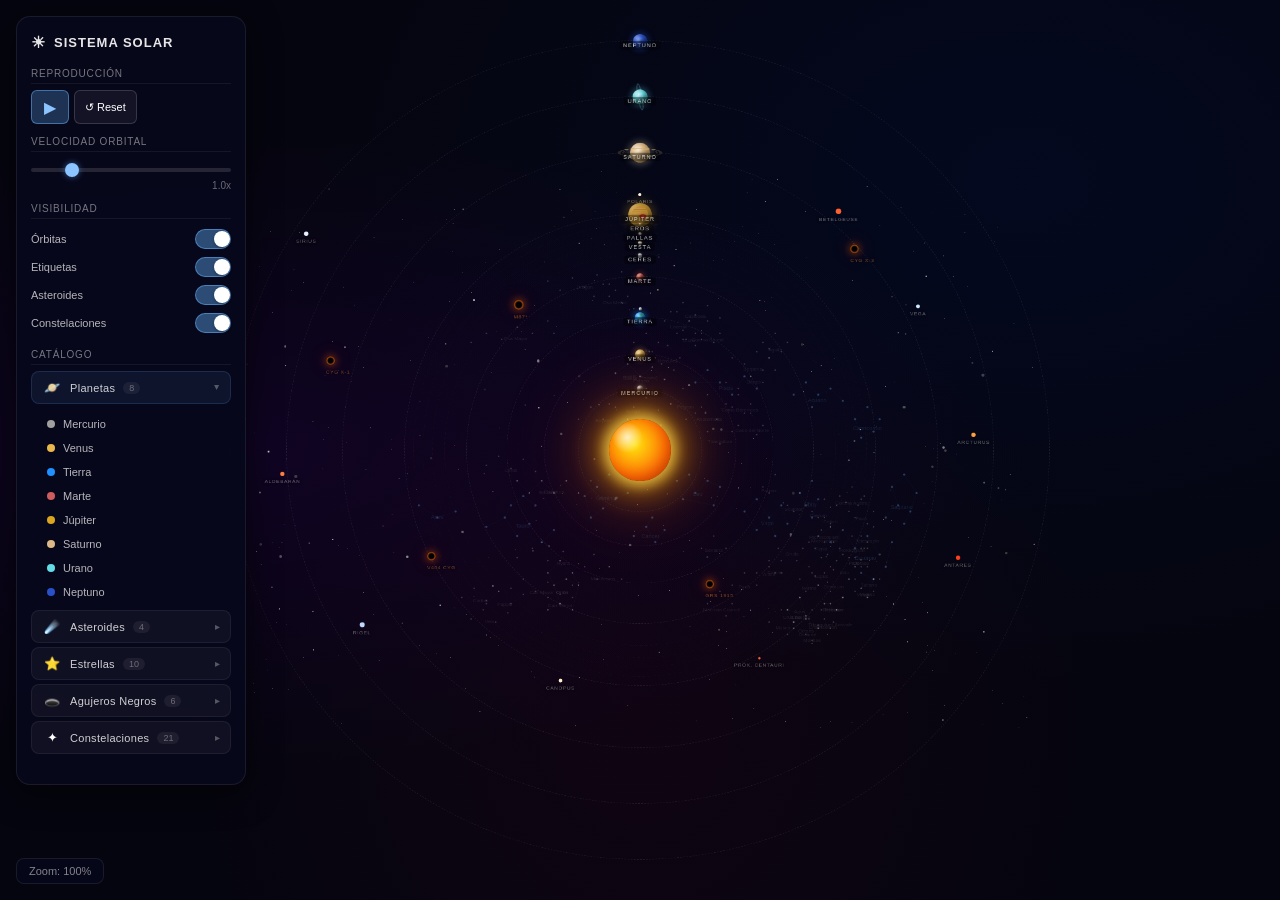
==== solar_system.html @ 1b29a34b "Cerrar menú al tocar el fondo del sistema solar en móvil" ====
<!DOCTYPE html>
<html lang="es">
<head>
<meta charset="UTF-8">
<meta name="viewport" content="width=device-width, initial-scale=1.0, maximum-scale=1.0, user-scalable=no">
<meta name="apple-mobile-web-app-capable" content="yes">
<meta name="apple-mobile-web-app-status-bar-style" content="black-translucent">
<meta name="theme-color" content="#05050f">
<link rel="manifest" href="manifest.json">
<link rel="icon" type="image/svg+xml" href="icon-192.svg">
<link rel="apple-touch-icon" href="icon-192.svg">
<title>Sistema Solar - Simulación Interactiva</title>
<style>
*{margin:0;padding:0;box-sizing:border-box;}
:root{--speed:1;--vh:1vh;}
html,body{width:100%;height:100%;background:#000;color:#fff;font-family:'Segoe UI',Tahoma,sans-serif;overflow:hidden;user-select:none;-webkit-user-select:none;-webkit-tap-highlight-color:transparent;}

/* ========== FONDO ========== */
#solar-system{
  position:relative;width:100vw;height:100vh;
  background:
    radial-gradient(ellipse at 20% 50%, rgba(40,0,80,0.3) 0%, transparent 50%),
    radial-gradient(ellipse at 80% 20%, rgba(0,20,80,0.25) 0%, transparent 50%),
    radial-gradient(ellipse at 50% 80%, rgba(80,0,40,0.15) 0%, transparent 50%),
    #05050f;
  overflow:hidden;
  transform-origin:center center;-webkit-transform-origin:center center;
  will-change:transform;-webkit-backface-visibility:hidden;backface-visibility:hidden;
  touch-action:none;
}
#solar-system .system-content{
  position:absolute;inset:0;
  transform-origin:center center;-webkit-transform-origin:center center;
  will-change:transform;
}

/* ========== ESTRELLAS ========== */
.star-container{position:absolute;width:100%;height:100%;overflow:hidden;z-index:0;}
.star{position:absolute;border-radius:50%;background:#fff;}
.star.twinkle{animation:twinkle linear infinite;}
@keyframes twinkle{0%,100%{opacity:0.3;}50%{opacity:1;}}

/* ========== CONSTELACIONES ========== */
#constellation-canvas{
  position:absolute;inset:0;width:100%;height:100%;z-index:2;
  pointer-events:none;
}
#constellation-canvas.hidden{display:none;}

/* ========== SOL 3D ========== */
.sun{
  position:absolute;width:100px;height:100px;border-radius:50%;z-index:10;
  left:calc(50% - 50px);top:calc(50% - 50px);
  background:
    radial-gradient(circle at 30% 30%, rgba(255,255,255,0.9) 0%, transparent 25%),
    radial-gradient(circle at 40% 40%, #fff700 0%, #ffaa00 30%, #ff6600 60%, #cc3300 85%, #801a00 100%);
  box-shadow:
    0 0 20px 8px rgba(255,220,80,0.7),
    0 0 50px 15px rgba(255,180,0,0.5),
    0 0 90px 30px rgba(255,120,0,0.3),
    0 0 140px 50px rgba(255,80,0,0.15),
    inset -8px -8px 20px rgba(180,50,0,0.4);
  animation:sun-pulse 4s ease-in-out infinite;
  contain:layout style paint;
}
.sun::before{
  content:'';position:absolute;inset:-20px;border-radius:50%;z-index:-1;
  background:radial-gradient(circle,rgba(255,200,50,0.25) 0%,transparent 65%);
  animation:corona 3s ease-in-out infinite alternate;
}
.sun::after{
  content:'';position:absolute;inset:-50px;border-radius:50%;z-index:-2;
  background:radial-gradient(circle,rgba(255,150,0,0.08) 0%,transparent 55%);
}
@keyframes sun-pulse{
  0%,100%{transform:scale(1);}
  50%{transform:scale(1.04);}
}
@keyframes corona{
  0%{transform:scale(1);opacity:0.7;}
  100%{transform:scale(1.25);opacity:0.3;}
}

/* ========== ÓRBITAS ========== */
.orbit{
  position:absolute;border-radius:50%;z-index:1;
  left:calc(50% - var(--radius));top:calc(50% - var(--radius));
  width:calc(var(--radius)*2);height:calc(var(--radius)*2);
  border:1px dashed rgba(255,255,255,0.1);
  animation:spin calc(var(--period) / var(--speed)) linear infinite;
  transform-origin:center center;
  will-change:transform;
  -webkit-transform-origin:center center;
}
.orbit:hover{border-color:rgba(255,255,255,0.25);}
.orbit.paused{animation-play-state:paused;}
@keyframes spin{from{transform:rotate(0deg);}to{transform:rotate(360deg);}}

/* ========== BASE PLANETA 3D ========== */
.planet{
  position:absolute;border-radius:50%;z-index:5;cursor:pointer;
  left:50%;top:calc(-1 * var(--size)/2);
  transform:translateX(-50%);
  will-change:transform;
  contain:layout style;
}
/* Brillo hover sin filter costoso */
.planet:hover{box-shadow:0 0 14px 5px var(--glow);transform:translateX(-50%) scale(1.25);}
.planet.selected{box-shadow:0 0 18px 7px var(--glow);transform:translateX(-50%) scale(1.35);}

/* Etiquetas */
.planet-label{
  position:absolute;z-index:6;pointer-events:none;
  left:50%;transform:translateX(-50%);
  top:calc(var(--size)/2 + 10px);
  font-size:9px;letter-spacing:1.5px;text-transform:uppercase;
  color:rgba(255,255,255,0.75);text-shadow:0 0 6px rgba(0,0,0,0.9);
  white-space:nowrap;
  padding:2px 6px;border-radius:4px;
  background:rgba(0,0,0,0.35);
}
.planet-label.hidden{display:none;}

/* ========== PLANETAS 3D - Iluminación desde el Sol (arriba-izquierda) ========== */

/* --- MERCURIO --- */
.mercury{
  --size:10px;--glow:rgba(180,180,180,0.6);
  width:10px;height:10px;
  background:
    radial-gradient(circle at 25% 25%, rgba(255,255,255,0.35) 0%, transparent 40%),
    radial-gradient(circle at 75% 75%, rgba(0,0,0,0.5) 0%, transparent 55%),
    radial-gradient(circle at 40% 35%, #c8c8c8, #909090 45%, #606060 80%, #3a3a3a);
  box-shadow:
    0 0 6px 2px rgba(180,180,180,0.25),
    inset -2px -2px 4px rgba(0,0,0,0.5),
    inset 1px 1px 2px rgba(255,255,255,0.15);
}

/* --- VENUS --- */
.venus{
  --size:16px;--glow:rgba(230,180,80,0.6);
  width:16px;height:16px;
  background:
    radial-gradient(circle at 25% 25%, rgba(255,255,255,0.3) 0%, transparent 35%),
    radial-gradient(circle at 75% 75%, rgba(0,0,0,0.45) 0%, transparent 50%),
    radial-gradient(circle at 40% 35%, #f0d890, #e0b050 40%, #c49232 75%, #8a6420);
  box-shadow:
    0 0 8px 3px rgba(230,180,80,0.25),
    inset -3px -3px 6px rgba(0,0,0,0.4),
    inset 1px 1px 3px rgba(255,255,255,0.2);
}

/* --- TIERRA --- */
.earth{
  --size:17px;--glow:rgba(30,144,255,0.6);
  width:17px;height:17px;
  background:
    radial-gradient(circle at 25% 25%, rgba(255,255,255,0.3) 0%, transparent 30%),
    radial-gradient(circle at 65% 20%, rgba(45,143,62,0.9) 0%, transparent 28%),
    radial-gradient(circle at 35% 65%, rgba(45,143,62,0.8) 0%, transparent 22%),
    radial-gradient(circle at 80% 55%, rgba(26,107,42,0.7) 0%, transparent 18%),
    radial-gradient(circle at 50% 40%, rgba(255,255,255,0.15) 0%, transparent 50%),
    radial-gradient(circle at 75% 75%, rgba(0,0,30,0.45) 0%, transparent 50%),
    radial-gradient(circle at 40% 35%, #5cc8ff, #1e90ff 40%, #0066cc 75%, #003366);
  box-shadow:
    0 0 10px 3px rgba(30,144,255,0.35),
    inset -3px -3px 6px rgba(0,0,0,0.4),
    inset 1px 1px 3px rgba(255,255,255,0.2);
}
/* Luna */
.earth .moon-orbit{
  position:absolute;width:30px;height:30px;
  left:calc(50% - 15px);top:calc(50% - 15px);
  animation:spin calc(2.5s / var(--speed)) linear infinite;
}
.earth .moon{
  position:absolute;width:5px;height:5px;border-radius:50%;
  background:
    radial-gradient(circle at 25% 25%, rgba(255,255,255,0.4) 0%, transparent 40%),
    radial-gradient(circle at 70% 70%, rgba(0,0,0,0.4) 0%, transparent 50%),
    radial-gradient(circle at 35% 35%, #e8e8e8, #b0b0b0 60%, #808080);
  left:50%;top:-2px;transform:translateX(-50%);
}

/* --- MARTE --- */
.mars{
  --size:12px;--glow:rgba(200,80,50,0.6);
  width:12px;height:12px;
  background:
    radial-gradient(circle at 25% 25%, rgba(255,255,255,0.25) 0%, transparent 35%),
    radial-gradient(circle at 55% 15%, rgba(255,255,255,0.3) 0%, transparent 12%),
    radial-gradient(circle at 75% 75%, rgba(0,0,0,0.5) 0%, transparent 50%),
    radial-gradient(circle at 40% 35%, #e88060, #cd5c5c 40%, #a04030 70%, #6b2a1a);
  box-shadow:
    0 0 8px 3px rgba(200,80,50,0.25),
    inset -2px -2px 5px rgba(0,0,0,0.5),
    inset 1px 1px 2px rgba(255,255,255,0.15);
}

/* --- JÚPITER --- */
.jupiter{
  --size:38px;--glow:rgba(218,165,32,0.6);
  width:38px;height:38px;
  overflow:hidden;
  background:
    radial-gradient(circle at 25% 25%, rgba(255,255,255,0.2) 0%, transparent 35%),
    radial-gradient(circle at 75% 75%, rgba(0,0,0,0.4) 0%, transparent 50%),
    #c49232;
  box-shadow:
    0 0 15px 5px rgba(218,165,32,0.25),
    inset -5px -5px 12px rgba(0,0,0,0.35),
    inset 2px 2px 4px rgba(255,255,255,0.1);
}
/* Bandas de Júpiter */
.jupiter::before{
  content:'';position:absolute;inset:0;border-radius:50%;
  background:repeating-linear-gradient(
    0deg,
    rgba(180,130,50,0.7) 0px, rgba(200,150,60,0.6) 3px,
    rgba(160,110,40,0.8) 3px, rgba(220,170,80,0.5) 6px,
    rgba(190,140,55,0.7) 6px, rgba(170,120,45,0.6) 9px,
    rgba(210,160,70,0.5) 9px, rgba(185,135,50,0.7) 12px
  );
  mask:radial-gradient(circle,black 48%,transparent 52%);
  -webkit-mask:radial-gradient(circle,black 48%,transparent 52%);
}
/* Gran mancha roja */
.jupiter::after{
  content:'';position:absolute;width:11px;height:7px;border-radius:50%;
  background:radial-gradient(ellipse,#d04030,#a02010 60%,#701510);
  bottom:13px;right:9px;opacity:0.85;
  box-shadow:0 0 3px 1px rgba(180,50,30,0.3);
}

/* --- SATURNO --- */
.saturn{
  --size:32px;--glow:rgba(245,222,179,0.5);
  width:32px;height:32px;
  overflow:visible;
  background:
    radial-gradient(circle at 25% 25%, rgba(255,255,255,0.25) 0%, transparent 35%),
    radial-gradient(circle at 75% 75%, rgba(0,0,0,0.35) 0%, transparent 45%),
    radial-gradient(circle at 40% 35%, #f5e6c8, #deb887 35%, #c4a265 70%, #8a7040);
  box-shadow:
    0 0 12px 4px rgba(245,222,179,0.25),
    inset -4px -4px 8px rgba(0,0,0,0.3),
    inset 1px 1px 3px rgba(255,255,255,0.15);
}
/* Anillos de Saturno - 3D */
.saturn-rings{
  position:absolute;z-index:4;pointer-events:none;
  left:50%;top:50%;
  width:64px;height:16px;
  transform:translate(-50%,-50%) rotateX(78deg);
}
.saturn-rings::before{
  content:'';position:absolute;border-radius:50%;border-style:solid;
  left:50%;top:50%;transform:translate(-50%,-50%);
  width:62px;height:62px;
  border-width:5px;
  border-color:rgba(200,170,110,0.55) rgba(200,170,110,0.2) rgba(200,170,110,0.55) rgba(200,170,110,0.2);
}
.saturn-rings::after{
  content:'';position:absolute;border-radius:50%;border-style:solid;
  left:50%;top:50%;transform:translate(-50%,-50%);
  width:52px;height:52px;
  border-width:3px;
  border-color:rgba(220,190,130,0.45) rgba(220,190,130,0.15) rgba(220,190,130,0.45) rgba(220,190,130,0.15);
}

/* --- URANO --- */
.uranus{
  --size:24px;--glow:rgba(100,220,230,0.5);
  width:24px;height:24px;
  background:
    radial-gradient(circle at 25% 25%, rgba(255,255,255,0.3) 0%, transparent 35%),
    radial-gradient(circle at 75% 75%, rgba(0,0,0,0.35) 0%, transparent 45%),
    radial-gradient(circle at 40% 35%, #c8f0f4, #64dce6 40%, #3aa8b0 75%, #1a7080);
  box-shadow:
    0 0 10px 4px rgba(100,220,230,0.25),
    inset -4px -4px 8px rgba(0,0,0,0.3),
    inset 1px 1px 3px rgba(255,255,255,0.2);
}
.uranus::before{
  content:'';position:absolute;
  width:40px;height:5px;border-radius:50%;
  left:50%;top:50%;transform:translate(-50%,-50%) rotateZ(80deg);
  border:2px solid rgba(150,230,240,0.25);
  pointer-events:none;
}

/* --- NEPTUNO --- */
.neptune{
  --size:23px;--glow:rgba(40,80,200,0.6);
  width:23px;height:23px;
  background:
    radial-gradient(circle at 25% 25%, rgba(255,255,255,0.25) 0%, transparent 30%),
    radial-gradient(circle at 60% 55%, rgba(20,20,60,0.3) 0%, transparent 20%),
    radial-gradient(circle at 75% 75%, rgba(0,0,0,0.4) 0%, transparent 45%),
    radial-gradient(circle at 40% 35%, #7090e8, #2850c8 40%, #1a3890 75%, #0a1850);
  box-shadow:
    0 0 10px 4px rgba(40,80,200,0.3),
    inset -4px -4px 8px rgba(0,0,0,0.35),
    inset 1px 1px 3px rgba(255,255,255,0.15);
}

/* ========== CINTURÓN DE ASTEROIDES ========== */
.asteroid-belt{position:absolute;width:100%;height:100%;z-index:0;overflow:hidden;}
.asteroid{
  position:absolute;border-radius:50%;background:#888;
  animation:asteroid-move linear infinite;
}
.asteroid.dark{background:#555;}
.asteroid.bright{background:#aaa;}
@keyframes asteroid-move{
  from{transform:translateX(0) rotate(0deg);}
  to{transform:translateX(100vw) rotate(360deg);}
}
.asteroid-belt.hidden{display:none;}

/* ========== ASTEROIDES FAMOSOS ========== */
.asteroid-orbit{border-style:dotted !important;border-color:rgba(255,200,100,0.06) !important;}
.famous-asteroid{
  position:absolute;border-radius:40% 60% 50% 50%;z-index:5;cursor:pointer;
  left:50%;top:calc(-1 * var(--size)/2);
  transform:translateX(-50%);
  will-change:transform;
  contain:layout style;
}
.famous-asteroid:hover{box-shadow:0 0 12px 4px var(--glow);transform:translateX(-50%) scale(1.4);}
.famous-asteroid.selected{box-shadow:0 0 16px 6px var(--glow);transform:translateX(-50%) scale(1.5);}

.ceres{--size:7px;--glow:rgba(180,180,180,0.5);width:7px;height:7px;background:radial-gradient(circle at 35% 35%,#d0d0d0,#909090 50%,#505050);box-shadow:0 0 4px 1px rgba(180,180,180,0.2);}
.vesta{--size:6px;--glow:rgba(200,180,140,0.5);width:6px;height:6px;background:radial-gradient(circle at 35% 35%,#e8dcc8,#b0a080 50%,#706040);box-shadow:0 0 4px 1px rgba(200,180,140,0.2);}
.pallas{--size:5px;--glow:rgba(170,160,140,0.5);width:5px;height:5px;background:radial-gradient(circle at 35% 35%,#c8c0b0,#908878 50%,#585048);box-shadow:0 0 4px 1px rgba(170,160,140,0.2);}
.eros{--size:4px;--glow:rgba(190,170,150,0.5);width:4px;height:4px;background:radial-gradient(circle at 35% 35%,#d8c8b0,#a09070 50%,#605038);box-shadow:0 0 3px 1px rgba(190,170,150,0.2);}

/* ========== ESTRELLAS FAMOSAS ========== */
.famous-star{
  position:absolute;z-index:3;cursor:pointer;
  display:flex;flex-direction:column;align-items:center;gap:4px;
  transform:translate(-50%,-50%);
  transition:filter 0.3s;
}
.famous-star.selected .star-dot{width:12px;height:12px;box-shadow:0 0 16px 6px currentColor;animation:none;}
.star-dot{
  width:6px;height:6px;border-radius:50%;
  animation:star-glow 3s ease-in-out infinite alternate;
}
.star-label{
  font-size:8px;letter-spacing:1px;text-transform:uppercase;
  color:rgba(255,255,255,0.4);white-space:nowrap;
  text-shadow:0 0 4px rgba(0,0,0,0.8);
  pointer-events:none;
}
.famous-star:hover .star-label{color:rgba(255,255,255,0.8);}
@keyframes star-glow{0%{box-shadow:0 0 4px 1px currentColor;}100%{box-shadow:0 0 10px 3px currentColor;}}

.sirius{background:#e8f0ff;color:#e8f0ff;width:7px;height:7px;}
.betelgeuse{background:#ff6030;color:#ff6030;width:9px;height:9px;}
.polaris{background:#fff8e0;color:#fff8e0;width:5px;height:5px;}
.vega{background:#d0e8ff;color:#d0e8ff;width:6px;height:6px;}
.rigel{background:#c0d8ff;color:#c0d8ff;width:8px;height:8px;}
.antares{background:#ff4020;color:#ff4020;width:7px;height:7px;}
.aldebaran{background:#ff8040;color:#ff8040;width:7px;height:7px;}
.proxima{background:#ff6040;color:#ff6040;width:4px;height:4px;}
.canopus{background:#fff0d0;color:#fff0d0;width:6px;height:6px;}
.arcturus{background:#ffa040;color:#ffa040;width:7px;height:7px;}

/* ========== AGUJEROS NEGROS ========== */
.blackhole-marker{
  position:absolute;z-index:4;cursor:pointer;
  transform:translate(-50%,-50%);
  transition:filter 0.3s;
}
.blackhole-marker.selected .blackhole-dot{box-shadow:0 0 24px 8px rgba(255,120,0,0.6),0 0 50px 15px rgba(255,80,0,0.3);animation:none;}
.blackhole-dot{
  width:14px;height:14px;border-radius:50%;
  background:radial-gradient(circle,#000 40%,rgba(255,120,0,0.6) 60%,rgba(255,60,0,0.2) 80%,transparent 100%);
  box-shadow:0 0 12px 3px rgba(255,100,0,0.3),0 0 30px 6px rgba(255,60,0,0.1);
  animation:accretion 4s linear infinite;
}
.blackhole-dot.sagittarius{width:18px;height:18px;}
.blackhole-dot.m87{width:16px;height:16px;}
@keyframes accretion{
  0%{box-shadow:0 0 12px 3px rgba(255,100,0,0.3),0 0 30px 6px rgba(255,60,0,0.1);}
  50%{box-shadow:0 0 18px 5px rgba(255,120,0,0.5),0 0 40px 10px rgba(255,80,0,0.2);}
  100%{box-shadow:0 0 12px 3px rgba(255,100,0,0.3),0 0 30px 6px rgba(255,60,0,0.1);}
}
.blackhole-label{
  font-size:8px;letter-spacing:1px;text-transform:uppercase;
  color:rgba(255,140,60,0.5);white-space:nowrap;margin-top:4px;
  text-shadow:0 0 4px rgba(0,0,0,0.9);pointer-events:none;
  text-align:center;
}
.blackhole-marker:hover .blackhole-label{color:rgba(255,160,80,0.9);}

/* ========== PANEL DE CONTROLES ========== */
#controls{
  position:fixed;top:16px;left:16px;z-index:100;
  background:rgba(8,8,28,0.95);
  border:1px solid rgba(255,255,255,0.08);
  border-radius:14px;padding:16px 14px;
  width:230px;
  box-shadow:0 8px 32px rgba(0,0,0,0.6);
  max-height:calc(100vh - 32px);
  overflow-y:auto;
  scrollbar-width:thin;scrollbar-color:rgba(255,255,255,0.12) transparent;
  -webkit-overflow-scrolling:touch;
}
#controls h2{
  font-size:13px;font-weight:600;margin-bottom:16px;
  letter-spacing:1px;text-transform:uppercase;
  color:rgba(255,255,255,0.9);
  display:flex;align-items:center;gap:8px;
}
#controls h2 span{font-size:16px;}
.ctrl-section{margin-bottom:12px;}
.ctrl-section > label{
  display:block;font-size:10px;color:rgba(255,255,255,0.45);
  text-transform:uppercase;letter-spacing:0.8px;margin-bottom:6px;
  padding-bottom:4px;border-bottom:1px solid rgba(255,255,255,0.06);
}
.btn-group{display:flex;gap:5px;flex-wrap:wrap;}
.btn{
  padding:6px 10px;border:1px solid rgba(255,255,255,0.15);
  background:rgba(255,255,255,0.05);color:#fff;border-radius:6px;
  font-size:11px;cursor:pointer;transition:background 0.2s, border-color 0.2s;
  font-family:inherit;
}
.btn:hover{background:rgba(255,255,255,0.15);border-color:rgba(255,255,255,0.3);}
.btn.active{background:rgba(100,180,255,0.25);border-color:rgba(100,180,255,0.5);color:#8cc4ff;}
.btn-play{font-size:16px;width:38px;height:34px;}
.toggle-row{display:flex;align-items:center;justify-content:space-between;padding:4px 0;}
.toggle-row span{font-size:11px;color:rgba(255,255,255,0.7);}
.toggle{
  position:relative;width:36px;height:20px;
  background:rgba(255,255,255,0.1);border-radius:10px;cursor:pointer;
  transition:background 0.3s;border:1px solid rgba(255,255,255,0.1);
}
.toggle.on{background:rgba(100,180,255,0.4);border-color:rgba(100,180,255,0.5);}
.toggle::after{
  content:'';position:absolute;width:16px;height:16px;border-radius:50%;
  background:#fff;top:1px;left:2px;transition:transform 0.3s;
  box-shadow:0 1px 3px rgba(0,0,0,0.3);
}
.toggle.on::after{transform:translateX(16px);}
input[type=range]{
  -webkit-appearance:none;width:100%;height:4px;
  background:rgba(255,255,255,0.12);border-radius:2px;outline:none;margin:6px 0;
}
input[type=range]::-webkit-slider-thumb{
  -webkit-appearance:none;width:14px;height:14px;border-radius:50%;
  background:#8cc4ff;cursor:pointer;box-shadow:0 0 6px rgba(100,180,255,0.5);
}
.speed-val{font-size:10px;color:rgba(255,255,255,0.4);text-align:right;margin-top:2px;}

/* Categorías colapsables */
.cat-header{
  display:flex;align-items:center;justify-content:space-between;
  padding:8px 10px;margin:2px 0;border-radius:8px;
  background:rgba(255,255,255,0.04);border:1px solid rgba(255,255,255,0.06);
  cursor:pointer;transition:background 0.2s;
  user-select:none;-webkit-user-select:none;
}
.cat-header:hover{background:rgba(255,255,255,0.08);}
.cat-header.open{background:rgba(100,180,255,0.08);border-color:rgba(100,180,255,0.15);}
.cat-header-left{display:flex;align-items:center;gap:8px;}
.cat-icon{font-size:13px;width:20px;text-align:center;}
.cat-name{font-size:11px;font-weight:500;color:rgba(255,255,255,0.8);letter-spacing:0.3px;}
.cat-count{
  font-size:9px;color:rgba(255,255,255,0.35);
  background:rgba(255,255,255,0.06);padding:1px 6px;border-radius:8px;
}
.cat-arrow{
  font-size:10px;color:rgba(255,255,255,0.3);
  transition:transform 0.25s;
}
.cat-header.open .cat-arrow{transform:rotate(90deg);}
.cat-list{
  max-height:0;overflow:hidden;transition:max-height 0.3s ease;
}
.cat-list.open{max-height:800px;}
.cat-list-inner{padding:6px 0 4px 8px;}
.cat-item{
  display:flex;align-items:center;gap:8px;
  padding:6px 8px;border-radius:6px;
  cursor:pointer;transition:background 0.15s;
  font-size:11px;color:rgba(255,255,255,0.7);
}
.cat-item:hover{background:rgba(255,255,255,0.08);color:rgba(255,255,255,0.95);}
.cat-item.focused{background:rgba(100,180,255,0.15);color:#8cc4ff;}
.cat-item-dot{
  width:8px;height:8px;border-radius:50%;flex-shrink:0;
}
.cat-item-name{flex:1;white-space:nowrap;overflow:hidden;text-overflow:ellipsis;}

/* ========== PANEL DE INFO ========== */
#info-panel{
  position:fixed;bottom:16px;right:16px;z-index:100;
  background:rgba(8,8,28,0.94);
  border:1px solid rgba(255,255,255,0.1);
  border-radius:12px;padding:20px;
  width:280px;
  box-shadow:0 8px 32px rgba(0,0,0,0.5);
  transform:translateY(120%);opacity:0;
  transition:transform 0.4s ease, opacity 0.4s ease;
  contain:layout style;
}
#info-panel.visible{transform:translateY(0);opacity:1;}
/* Drag handle para móvil */
.info-handle{
  display:none;width:40px;height:4px;border-radius:2px;
  background:rgba(255,255,255,0.25);margin:0 auto 12px;cursor:grab;
}
#info-panel .close-btn{
  position:absolute;top:10px;right:14px;background:none;border:none;
  color:rgba(255,255,255,0.5);font-size:18px;cursor:pointer;
  transition:color 0.2s;
}
#info-panel .close-btn:hover{color:#fff;}
#info-panel h3{
  font-size:18px;margin-bottom:4px;
  display:flex;align-items:center;gap:8px;
}
#info-panel .planet-dot{
  display:inline-block;width:12px;height:12px;border-radius:50%;
}
#info-panel .subtitle{font-size:11px;color:rgba(255,255,255,0.4);margin-bottom:14px;}
#info-panel .data-grid{display:grid;grid-template-columns:1fr 1fr;gap:8px 12px;}
#info-panel .data-item{
  background:rgba(255,255,255,0.05);border-radius:6px;padding:8px 10px;
}
#info-panel .data-item .data-label{
  font-size:9px;text-transform:uppercase;letter-spacing:0.5px;
  color:rgba(255,255,255,0.4);margin-bottom:2px;
}
#info-panel .data-item .data-value{
  font-size:13px;font-weight:600;color:rgba(255,255,255,0.9);
}
#info-panel .fun-fact{
  margin-top:12px;padding:10px;
  background:rgba(100,180,255,0.08);border-radius:8px;
  border-left:3px solid rgba(100,180,255,0.4);
  font-size:11px;line-height:1.5;color:rgba(255,255,255,0.7);
}
#info-panel .fun-fact strong{color:rgba(255,255,255,0.9);}

/* ========== ZOOM INDICATOR ========== */
#zoom-indicator{
  position:fixed;bottom:16px;left:16px;z-index:90;
  background:rgba(8,8,28,0.85);
  border:1px solid rgba(255,255,255,0.08);border-radius:8px;
  padding:6px 12px;font-size:11px;color:rgba(255,255,255,0.5);
}

/* ========== HAMBURGUESA ========== */
#menu-toggle{
  display:none;position:fixed;top:16px;left:16px;z-index:110;
  width:44px;height:44px;border-radius:10px;border:1px solid rgba(255,255,255,0.15);
  background:rgba(8,8,28,0.94);
  cursor:pointer;flex-direction:column;align-items:center;justify-content:center;gap:5px;
  box-shadow:0 4px 16px rgba(0,0,0,0.4);
}
#menu-toggle span{
  display:block;width:20px;height:2px;background:#fff;border-radius:2px;
  transition:transform 0.3s, opacity 0.3s;
}
#menu-toggle.open span:nth-child(1){transform:rotate(45deg) translate(5px,5px);}
#menu-toggle.open span:nth-child(2){opacity:0;}
#menu-toggle.open span:nth-child(3){transform:rotate(-45deg) translate(5px,-5px);}
#menu-overlay{
  display:none;position:fixed;inset:0;z-index:99;
  background:rgba(0,0,0,0.5);
}
#menu-overlay.visible{display:block;}

/* ========== RESPONSIVE ========== */
@supports(height:100dvh){
  #solar-system{height:100dvh;}
}
@media(max-width:768px){
  #menu-toggle{display:flex;}
  #controls{
    position:fixed;top:0;left:0;z-index:105;
    height:100vh;height:100dvh;max-height:none;
    width:270px;border-radius:0 14px 14px 0;
    padding:65px 14px 24px;
    background:rgba(8,8,28,0.97);
    border:1px solid rgba(255,255,255,0.1);border-right:none;
    overflow-y:auto;-webkit-overflow-scrolling:touch;
    touch-action:pan-y;overscroll-behavior:contain;
    transform:translateX(-110%);-webkit-transform:translateX(-110%);
    transition:transform 0.3s cubic-bezier(0.4,0,0.2,1);-webkit-transition:-webkit-transform 0.3s cubic-bezier(0.4,0,0.2,1);
    scrollbar-width:thin;scrollbar-color:rgba(255,255,255,0.12) transparent;
  }
  #controls.open{transform:translateX(0);-webkit-transform:translateX(0);}
  #controls h2{font-size:13px;margin-bottom:14px;}
  #controls h2 span{font-size:15px;}
  .ctrl-section{margin-bottom:12px;}
  .ctrl-section > label{font-size:9px;margin-bottom:4px;}
  .toggle-row{padding:4px 0;}
  .toggle{width:34px;height:19px;}
  .toggle::after{width:15px;height:15px;top:1px;left:1px;}
  .toggle.on::after{transform:translateX(15px);}
  .btn{padding:5px 9px;font-size:11px;}
  .btn-play{width:36px;height:32px;font-size:15px;}
  input[type=range]{height:3px;}
  input[type=range]::-webkit-slider-thumb{width:12px;height:12px;}
  .cat-header{padding:7px 9px;}
  .cat-item{padding:6px 8px;font-size:11px;}

  /* Panel info móvil */
  #info-panel{
    bottom:0;right:0;left:0;
    width:100%;border-radius:16px 16px 0 0;
    max-height:50vh;overflow-y:auto;
    padding:12px 16px calc(12px + env(safe-area-inset-bottom));
    transform:translateY(100%);
    scrollbar-width:thin;scrollbar-color:rgba(255,255,255,0.15) transparent;
    touch-action:pan-y;
  }
  #info-panel.visible{transform:translateY(0);}
  .info-handle{display:block;}
  #info-panel h3{font-size:18px;margin-bottom:2px;}
  #info-panel .subtitle{margin-bottom:10px;}
  #info-panel .data-grid{grid-template-columns:1fr 1fr 1fr;gap:6px 8px;}
  #info-panel .data-item{padding:8px 8px;}
  #info-panel .data-item .data-label{font-size:8px;}
  #info-panel .data-item .data-value{font-size:12px;}
  #info-panel .fun-fact{font-size:11px;margin-top:8px;padding:8px;}

  #zoom-indicator{
    bottom:8px;left:8px;
    font-size:9px;padding:4px 7px;
  }
}
@media(max-width:380px){
  #controls{width:230px;}
}
@supports(padding:env(safe-area-inset-bottom)){
  #info-panel{padding-bottom:calc(12px + env(safe-area-inset-bottom));}
}
</style>
</head>
<body>

<div id="solar-system">
<div class="system-content">
  <div class="sun"></div>
  <div class="orbit" style="--radius:100px;--period:4s;" data-planet="mercury">
    <div class="planet mercury" onclick="onPlanetClick('mercury')"></div>
    <span class="planet-label">Mercurio</span>
  </div>
  <div class="orbit" style="--radius:155px;--period:7s;" data-planet="venus">
    <div class="planet venus" onclick="onPlanetClick('venus')"></div>
    <span class="planet-label">Venus</span>
  </div>
  <div class="orbit" style="--radius:215px;--period:10s;" data-planet="earth">
    <div class="planet earth" onclick="onPlanetClick('earth')">
      <div class="moon-orbit"><div class="moon"></div></div>
    </div>
    <span class="planet-label">Tierra</span>
  </div>
  <div class="orbit" style="--radius:280px;--period:14s;" data-planet="mars">
    <div class="planet mars" onclick="onPlanetClick('mars')"></div>
    <span class="planet-label">Marte</span>
  </div>
  <div class="orbit" style="--radius:380px;--period:22s;" data-planet="jupiter">
    <div class="planet jupiter" onclick="onPlanetClick('jupiter')"></div>
    <span class="planet-label">Júpiter</span>
  </div>
  <div class="orbit" style="--radius:480px;--period:30s;" data-planet="saturn">
    <div class="planet saturn" onclick="onPlanetClick('saturn')">
      <div class="saturn-rings"></div>
    </div>
    <span class="planet-label">Saturno</span>
  </div>
  <div class="orbit" style="--radius:570px;--period:40s;" data-planet="uranus">
    <div class="planet uranus" onclick="onPlanetClick('uranus')"></div>
    <span class="planet-label">Urano</span>
  </div>
  <div class="orbit" style="--radius:660px;--period:50s;" data-planet="neptune">
    <div class="planet neptune" onclick="onPlanetClick('neptune')"></div>
    <span class="planet-label">Neptuno</span>
  </div>
  <!-- ASTEROIDES FAMOSOS -->
  <div class="orbit asteroid-orbit" style="--radius:315px;--period:16s;" data-planet="ceres">
    <div class="famous-asteroid ceres" onclick="onAsteroidClick('ceres')"></div>
    <span class="planet-label">Ceres</span>
  </div>
  <div class="orbit asteroid-orbit" style="--radius:335px;--period:19s;" data-planet="vesta">
    <div class="famous-asteroid vesta" onclick="onAsteroidClick('vesta')"></div>
    <span class="planet-label">Vesta</span>
  </div>
  <div class="orbit asteroid-orbit" style="--radius:350px;--period:21s;" data-planet="pallas">
    <div class="famous-asteroid pallas" onclick="onAsteroidClick('pallas')"></div>
    <span class="planet-label">Pallas</span>
  </div>
  <div class="orbit asteroid-orbit" style="--radius:365px;--period:24s;" data-planet="eros">
    <div class="famous-asteroid eros" onclick="onAsteroidClick('eros')"></div>
    <span class="planet-label">Eros</span>
  </div>
  <!-- ESTRELLAS FAMOSAS (fijas en fondo) -->
  <div class="famous-star" style="left:8%;top:12%;" onclick="onStarClick('sirius')">
    <div class="star-dot sirius"></div><span class="star-label">Sirius</span>
  </div>
  <div class="famous-star" style="left:75%;top:8%;" onclick="onStarClick('betelgeuse')">
    <div class="star-dot betelgeuse"></div><span class="star-label">Betelgeuse</span>
  </div>
  <div class="famous-star" style="left:50%;top:5%;" onclick="onStarClick('polaris')">
    <div class="star-dot polaris"></div><span class="star-label">Polaris</span>
  </div>
  <div class="famous-star" style="left:85%;top:25%;" onclick="onStarClick('vega')">
    <div class="star-dot vega"></div><span class="star-label">Vega</span>
  </div>
  <div class="famous-star" style="left:15%;top:82%;" onclick="onStarClick('rigel')">
    <div class="star-dot rigel"></div><span class="star-label">Rigel</span>
  </div>
  <div class="famous-star" style="left:90%;top:70%;" onclick="onStarClick('antares')">
    <div class="star-dot antares"></div><span class="star-label">Antares</span>
  </div>
  <div class="famous-star" style="left:5%;top:55%;" onclick="onStarClick('aldebaran')">
    <div class="star-dot aldebaran"></div><span class="star-label">Aldebarán</span>
  </div>
  <div class="famous-star" style="left:65%;top:88%;" onclick="onStarClick('proxima')">
    <div class="star-dot proxima"></div><span class="star-label">Próx. Centauri</span>
  </div>
  <div class="famous-star" style="left:40%;top:92%;" onclick="onStarClick('canopus')">
    <div class="star-dot canopus"></div><span class="star-label">Canopus</span>
  </div>
  <div class="famous-star" style="left:92%;top:48%;" onclick="onStarClick('arcturus')">
    <div class="star-dot arcturus"></div><span class="star-label">Arcturus</span>
  </div>
  <!-- AGUJEROS NEGROS -->
  <div class="blackhole-marker" style="left:50%;top:50%;transform:translate(-50%,-50%);" onclick="onBlackholeClick('sagittarius')">
    <div class="blackhole-dot sagittarius"></div><span class="blackhole-label">Sgr A*</span>
  </div>
  <div class="blackhole-marker" style="left:35%;top:25%;" onclick="onBlackholeClick('m87')">
    <div class="blackhole-dot m87"></div><span class="blackhole-label">M87*</span>
  </div>
  <div class="blackhole-marker" style="left:12%;top:35%;" onclick="onBlackholeClick('cygnus')">
    <div class="blackhole-dot"></div><span class="blackhole-label">Cyg X-1</span>
  </div>
  <div class="blackhole-marker" style="left:78%;top:15%;" onclick="onBlackholeClick('cygnusx3')">
    <div class="blackhole-dot"></div><span class="blackhole-label">Cyg X-3</span>
  </div>
  <div class="blackhole-marker" style="left:60%;top:75%;" onclick="onBlackholeClick('grs')">
    <div class="blackhole-dot"></div><span class="blackhole-label">GRS 1915</span>
  </div>
  <div class="blackhole-marker" style="left:25%;top:70%;" onclick="onBlackholeClick('v404')">
    <div class="blackhole-dot"></div><span class="blackhole-label">V404 Cyg</span>
  </div>
  <canvas id="constellation-canvas"></canvas>
  <div class="star-container"></div>
  <div class="asteroid-belt" id="asteroid-belt"></div>
</div>
</div>

<button id="menu-toggle" onclick="toggleMenu()" aria-label="Abrir menú">
  <span></span><span></span><span></span>
</button>
<div id="menu-overlay" onclick="toggleMenu()"></div>

<div id="controls">
  <h2><span>☀</span> Sistema Solar</h2>
  <div class="ctrl-section">
    <label>Reproducción</label>
    <div class="btn-group">
      <button class="btn btn-play active" id="btn-play" onclick="togglePlay()" title="Play / Pause">▶</button>
      <button class="btn" onclick="resetView()" title="Restablecer vista">↺ Reset</button>
    </div>
  </div>
  <div class="ctrl-section">
    <label>Velocidad orbital</label>
    <input type="range" id="speed-slider" min="0.1" max="5" step="0.1" value="1" oninput="changeSpeed(this.value)">
    <div class="speed-val" id="speed-val">1.0x</div>
  </div>
  <div class="ctrl-section">
    <label>Visibilidad</label>
    <div class="toggle-row"><span>Órbitas</span><div class="toggle on" id="toggle-orbits" onclick="toggleOption('orbits')"></div></div>
    <div class="toggle-row"><span>Etiquetas</span><div class="toggle on" id="toggle-labels" onclick="toggleOption('labels')"></div></div>
    <div class="toggle-row"><span>Asteroides</span><div class="toggle on" id="toggle-asteroids" onclick="toggleOption('asteroids')"></div></div>
    <div class="toggle-row"><span>Constelaciones</span><div class="toggle on" id="toggle-constellations" onclick="toggleOption('constellations')"></div></div>
  </div>
  <div class="ctrl-section">
    <label>Catálogo</label>
    <div class="cat-header open" onclick="toggleCat(this,'planets')">
      <div class="cat-header-left"><span class="cat-icon">🪐</span><span class="cat-name">Planetas</span><span class="cat-count">8</span></div>
      <span class="cat-arrow">▸</span>
    </div>
    <div class="cat-list open" id="cat-planets"><div class="cat-list-inner" id="planet-buttons"></div></div>

    <div class="cat-header" onclick="toggleCat(this,'asteroids')">
      <div class="cat-header-left"><span class="cat-icon">☄️</span><span class="cat-name">Asteroides</span><span class="cat-count">4</span></div>
      <span class="cat-arrow">▸</span>
    </div>
    <div class="cat-list" id="cat-asteroids"><div class="cat-list-inner" id="asteroid-buttons"></div></div>

    <div class="cat-header" onclick="toggleCat(this,'stars')">
      <div class="cat-header-left"><span class="cat-icon">⭐</span><span class="cat-name">Estrellas</span><span class="cat-count">10</span></div>
      <span class="cat-arrow">▸</span>
    </div>
    <div class="cat-list" id="cat-stars"><div class="cat-list-inner" id="star-buttons"></div></div>

    <div class="cat-header" onclick="toggleCat(this,'blackholes')">
      <div class="cat-header-left"><span class="cat-icon">🕳️</span><span class="cat-name">Agujeros Negros</span><span class="cat-count">6</span></div>
      <span class="cat-arrow">▸</span>
    </div>
    <div class="cat-list" id="cat-blackholes"><div class="cat-list-inner" id="blackhole-buttons"></div></div>

    <div class="cat-header" onclick="toggleCat(this,'constellations')">
      <div class="cat-header-left"><span class="cat-icon">✦</span><span class="cat-name">Constelaciones</span><span class="cat-count">21</span></div>
      <span class="cat-arrow">▸</span>
    </div>
    <div class="cat-list" id="cat-constellations"><div class="cat-list-inner" id="constellation-buttons"></div></div>
  </div>
</div>

<div id="info-panel">
  <div class="info-handle"></div>
  <button class="close-btn" onclick="closeInfo()">✕</button>
  <h3 id="info-name"><span class="planet-dot" id="info-dot"></span> <span id="info-title"></span></h3>
  <div class="subtitle" id="info-type"></div>
  <div class="data-grid" id="info-data"></div>
  <div class="fun-fact" id="info-fact"></div>
</div>

<div id="zoom-indicator">Zoom: 100%</div>

<script>
// ============ CACHE DE DOM ============
const $ = id => document.getElementById(id);
const els = {
  solarSystem: $('solar-system'),
  systemContent: document.querySelector('.system-content'),
  starContainer: document.querySelector('.star-container'),
  asteroidBelt: $('asteroid-belt'),
  btnPlay: $('btn-play'),
  speedVal: $('speed-val'),
  speedSlider: $('speed-slider'),
  zoomIndicator: $('zoom-indicator'),
  infoPanel: $('info-panel'),
  infoTitle: $('info-title'),
  infoDot: $('info-dot'),
  infoType: $('info-type'),
  infoData: $('info-data'),
  infoFact: $('info-fact'),
  controls: $('controls'),
  menuToggle: $('menu-toggle'),
  menuOverlay: $('menu-overlay'),
  planetButtons: $('planet-buttons')
};
const allOrbits = document.querySelectorAll('.orbit');
const allLabels = document.querySelectorAll('.planet-label');
const allPlanets = document.querySelectorAll('.planet');
const moonOrbits = document.querySelectorAll('.earth .moon-orbit');

// ============ DATOS ============
const planetData = {
  mercury:{name:'Mercurio',type:'Planeta rocoso',color:'#a0a0a0',diameter:'4,879 km',distance:'57.9 M km',period:'88 días',temp:'167°C',moons:'0',gravity:'3.7 m/s²',fact:'<strong>Dato curioso:</strong> Mercurio es el planeta más pequeño del sistema solar. Un día dura 59 días terrestres, pero un año solo 88 días.'},
  venus:{name:'Venus',type:'Planeta rocoso',color:'#e8b84d',diameter:'12,104 km',distance:'108.2 M km',period:'225 días',temp:'465°C',moons:'0',gravity:'8.87 m/s²',fact:'<strong>Dato curioso:</strong> Venus gira al revés y es el más caliente del sistema solar debido a su densa atmósfera de CO₂.'},
  earth:{name:'Tierra',type:'Planeta rocoso',color:'#1e90ff',diameter:'12,756 km',distance:'149.6 M km',period:'365.25 días',temp:'15°C',moons:'1',gravity:'9.81 m/s²',fact:'<strong>Dato curioso:</strong> La Tierra es el único planeta conocido con vida. Su superficie está cubierta un 71% por agua líquida.'},
  mars:{name:'Marte',type:'Planeta rocoso',color:'#cd5c5c',diameter:'6,792 km',distance:'227.9 M km',period:'687 días',temp:'-65°C',moons:'2',gravity:'3.72 m/s²',fact:'<strong>Dato curioso:</strong> Marte alberga el volcán más grande del sistema solar: el Monte Olimpo, con 21.9 km de altura.'},
  jupiter:{name:'Júpiter',type:'Gigante gaseoso',color:'#daa520',diameter:'142,984 km',distance:'778.6 M km',period:'11.86 años',temp:'-110°C',moons:'95',gravity:'24.79 m/s²',fact:'<strong>Dato curioso:</strong> Júpiter es tan masivo que podría contener todos los demás planetas juntos. Su Gran Mancha Roja lleva activa al menos 350 años.'},
  saturn:{name:'Saturno',type:'Gigante gaseoso',color:'#deb887',diameter:'120,536 km',distance:'1,433.5 M km',period:'29.46 años',temp:'-140°C',moons:'146',gravity:'10.44 m/s²',fact:'<strong>Dato curioso:</strong> Los anillos de Saturno están compuestos de hielo y roca. Es tan poco denso que flotaría en agua.'},
  uranus:{name:'Urano',type:'Gigante de hielo',color:'#64dce6',diameter:'51,118 km',distance:'2,872.5 M km',period:'84 años',temp:'-195°C',moons:'28',gravity:'8.87 m/s²',fact:'<strong>Dato curioso:</strong> Urano rota de lado con un eje inclinado 98°. Fue el primer planeta descubierto con telescopio en 1781.'},
  neptune:{name:'Neptuno',type:'Gigante de hielo',color:'#2850c8',diameter:'49,528 km',distance:'4,495.1 M km',period:'165 años',temp:'-200°C',moons:'16',gravity:'11.15 m/s²',fact:'<strong>Dato curioso:</strong> Neptuno tiene los vientos más rápidos del sistema solar, alcanzando 2,100 km/h.'}
};

const asteroidData = {
  ceres:{name:'Ceres',type:'Enana menor',color:'#b0b0b0',diameter:'939 km',distance:'414 M km (cinturón)',period:'4.6 años',temp:'-106°C',moons:'0',gravity:'0.28 m/s²',fact:'<strong>Dato curioso:</strong> Ceres es el objeto más grande del cinturón de asteroides y fue reclasificado como planeta enano en 2006. Contiene agua helada y podría tener un océano subsuperficial.'},
  vesta:{name:'Vesta',type:'Asteroide',color:'#c8b888',diameter:'525 km',distance:'353 M km (cinturón)',period:'3.6 años',temp:'-20°C',moons:'0',gravity:'0.25 m/s²',fact:'<strong>Dato curioso:</strong> Vesta es el segundo asteroide más grande del cinturón. Tiene un cráter de impacto gigante en su polo sur de 500 km de diámetro, tan profundo que expone el manto rocoso interior.'},
  pallas:{name:'Pallas',type:'Asteroide',color:'#a09888',diameter:'512 km',distance:'415 M km (cinturón)',period:'4.6 años',temp:'-150°C',moons:'0',gravity:'0.22 m/s²',fact:'<strong>Dato curioso:</strong> Pallas fue el segundo asteroide descubierto (1802) y tiene una órbita muy inclinada respecto al plano eclíptico, con 34° de inclinación.'},
  eros:{name:'Eros',type:'Asteroide NEA',color:'#b8a898',diameter:'16.8 km',distance:'1.66 M km (perihelio)',period:'1.76 años',temp:'-73°C',moons:'0',gravity:'0.005 m/s²',fact:'<strong>Dato curioso:</strong> Eros fue el primer asteroide visitado por una sonda espacial (NEAR Shoemaker, 2001). Tiene forma de cacahuete y es un asteroide Amor que se aproxima a la Tierra.'}
};

const starData = {
  sirius:{name:'Sirius (Sirio)',type:'Estrella binaria',color:'#e8f0ff',magnitude:'-1.46',constellation:'Can Mayor',distance:'8.6 años luz',temp:'9,940 K',luminosity:'25.4 L☉',fact:'<strong>Dato curioso:</strong> Sirius es la estrella más brillante del cielo nocturno. Su nombre proviene del griego "seirios" (ardiente). Acompañada por Sirio B, una enana blanca.'},
  betelgeuse:{name:'Betelgeuse',type:'Supergigante roja',color:'#ff6030',magnitude:'0.42',constellation:'Orión',distance:'700 años luz',temp:'3,500 K',luminosity:'126,000 L☉',fact:'<strong>Dato curioso:</strong> Betelgeuse es una de las estrellas más grandes visibles a simple vista. Si estuviera en el centro del sistema solar, su superficie se extendería más allá de la órbita de Júpiter.'},
  polaris:{name:'Polaris (Estrella del Norte)',type:'Cefeida',color:'#fff8e0',magnitude:'1.98',constellation:'Osa Menor',distance:'433 años luz',temp:'6,015 K',luminosity:'1,260 L☉',fact:'<strong>Dato curioso:</strong> Polaris ha sido utilizada para navegar durante siglos. Es una variable cefeida que pulsa con un período de 4 días, cambiando su brillo un 15%.'},
  vega:{name:'Vega',type:'Estrella de secuencia A',color:'#d0e8ff',magnitude:'0.03',constellation:'Lira',distance:'25 años luz',temp:'9,602 K',luminosity:'40.12 L☉',fact:'<strong>Dato curioso:</strong> Vega fue la primera estrella (después del Sol) en ser fotografiada (1850) y la primera en tener un espectro registrado. Era la estrella polar hacia el año 12,000 a.C.'},
  rigel:{name:'Rigel',type:'Supergigante azul',color:'#c0d8ff',magnitude:'0.13',constellation:'Orión',distance:'860 años luz',temp:'12,100 K',luminosity:'120,000 L☉',fact:'<strong>Dato curioso:</strong> Rigel es la estrella más brillante de Orión. Su nombre proviene del árabe "Rijl Jauzā al Yūsrá" (el pie del central). Es 120,000 veces más luminosa que el Sol.'},
  antares:{name:'Antares',type:'Supergigante roja',color:'#ff4020',magnitude:'1.06',constellation:'Escorpio',distance:'550 años luz',temp:'3,660 K',luminosity:'75,000 L☉',fact:'<strong>Dato curioso:</strong> Antares significa "rival de Marte" (Anti-Ares) por su color rojizo similar. Es tan grande que si reemplazara al Sol, engulliría hasta la órbita de Marte.'},
  aldebaran:{name:'Aldebarán',type:'Gigante naranja',color:'#ff8040',magnitude:'0.85',constellation:'Tauro',distance:'65 años luz',temp:'3,910 K',luminosity:'518 L☉',fact:'<strong>Dato curioso:</strong> Aldebarán significa "el seguidor" en árabe, porque parece seguir a las Pléyades. Es una gigante naranja que ha agotado su hidrógeno nuclear y se ha expandido.'},
  proxima:{name:'Próxima Centauri',type:'Enana roja',color:'#ff6040',magnitude:'11.13',constellation:'Centauro',distance:'4.24 años luz',temp:'3,042 K',luminosity:'0.0017 L☉',fact:'<strong>Dato curioso:</strong> Próxima Centauri es la estrella más cercana al Sol a 4.24 años luz. Tiene dos exoplanetas confirmados: Próxima b (en zona habitable) y Próxima d.'},
  canopus:{name:'Canopus',type:'Supergigante',color:'#fff0d0',magnitude:'-0.74',constellation:'Quilla',distance:'310 años luz',temp:'7,400 K',luminosity:'10,700 L☉',fact:'<strong>Dato curioso:</strong> Canopus es la segunda estrella más brillante del cielo. Los navegantes la usaban como referencia. Su nombre proviene de un héroe mitológico griego.'},
  arcturus:{name:'Arcturus',type:'Gigante naranja',color:'#ffa040',magnitude:'-0.05',constellation:'Boyero',distance:'37 años luz',temp:'4,286 K',luminosity:'170 L☉',fact:'<strong>Dato curioso:</strong> Arcturus es la estrella más brillante del hemisferio norte. Se acerca al Sol a 5 km/s y en unos 4,000 años será la estrella más brillante del cielo.'}
};

const blackholeData = {
  sagittarius:{name:'Sagittarius A*',type:'Agujero negro supermasivo',color:'#ff8000',mass:'4 millones de masas solares',distance:'26,000 años luz',constellation:'Sagitario',radius:'12 millones de km',temp:'>1,000,000,000 K (acreción)',velocity:'230 km/s (órbita galáctica)',fact:'<strong>Dato curioso:</strong> Sagittarius A* es el agujero negro supermasivo en el centro de la Vía Láctea. En 2022, el Event Horizon Telescope capturó la primera imagen de su sombra, confirmando las predicciones de la Relatividad General.'},
  m87:{name:'M87*',type:'Agujero negro supermasivo',color:'#ff6600',mass:'6,500 millones de masas solares',distance:'55 millones de años luz',constellation:'Virgo',radius:'19,000 millones de km',temp:'>1,000,000,000 K (acreción)',velocity:'Circular (inestable)',fact:'<strong>Dato curioso:</strong> M87* fue el primer agujero negro en ser fotografiado directamente por el Event Horizon Telescope en 2019. Su imagen reveló un anillo brillante de gas a miles de millones de grados alrededor de la sombra central.'},
  cygnus:{name:'Cygnus X-1',type:'Agujero negro estelar',color:'#4488ff',mass:'21 masas solares',distance:'6,070 años luz',constellation:'Cisne',radius:'~30 km (horizonte)',temp:'>1,00,000,000 K (acreción)',velocity:'1,350 km/s (rotación)',fact:'<strong>Dato curioso:</strong> Cygnus X-1 fue el primer candidato a agujero negro identificado (1964). Es una fuente de rayos X potente en una binaria de rayos X, absorbiendo materia de su compañera azul supergigante HDE 226868.'},
  ross:{name:'Ross 154',type:'Agujero negro estelar candidato',color:'#ff4444',mass:'~7 masas solares (estimada)',distance:'9.8 años luz',constellation:'Sagitario',radius:'~20 km',temp:'Desconocida',velocity:'118 km/s (movimiento propio)',fact:'<strong>Dato curioso:</strong> Ross 154 (V1216 Sgr) es una enana roja cercana que muestra variabilidad irregular. Aunque no es un agujero negro confirmado, su estudio ayuda a comprender los remanentes estelares compactos cercanos al Sol.'},
  cygnusx3:{name:'Cyg X-3',type:'Microquasar / agujero negro',color:'#aa66ff',mass:'~7-23 masas solares',distance:'30,000 años luz',constellation:'Cisne',radius:'~30 km',temp:'>10,000,000 K',velocity:'Relativístico (jets)',fact:'<strong>Dato curioso:</strong> Cygnus X-3 es un microquasar que emite jets relativísticos. Fue uno de los primeros objetos galácticos detectados en ondas de radio y rayos gamma, y fue candidate a explosionar como gamma-ray burst.'},
  grs:{name:'GRS 1915+105',type:'Microquasar',color:'#ff8844',mass:'~14 masas solares',distance:'35,000 años luz',constellation:'Sagitario',radius:'~30 km',temp:'>100,000,000 K',velocity:'>95% velocidad de la luz (jets)',fact:'<strong>Dato curioso:</strong> GRS 1915+105 fue el primer objeto galáctico observado expulsando material a velocidades superiores al 95% de la velocidad de la luz. Sus erupciones de rayos X son las más energéticas conocidas en la Vía Láctea.'},
  v404:{name:'V404 Cygni',type:'Agujero negro estelar',color:'#66aaff',mass:'9 masas solares',distance:'7,800 años luz',constellation:'Cisne',radius:'~27 km',temp:'>10,000,000 K (acreción)',velocity:'300 km/s (orbital)',fact:'<strong>Dato curioso:</strong> V404 Cygni contuvo el primer agujero negro confirmado con una compañera estelar visible (1989). Sus erupciones en 2015 mostraron variaciones de rayos X cada 8 horas, revelando la dinámica del disco de acreción.'}
};

const constellationInfo = {
  'Orión':{color:'#4488ff',type:'Constelación equinoccial',stars:'7 principales',bestMonth:'Enero',area:'594 grados²',fact:'<strong>Dato curioso:</strong> Orión es reconocible mundialmente. Contiene las estrellas Betelgeuse y Rigel, y la Nebulosa de Orión (M42), una de las regiones de formación estelar más cercanas.'},
  'Tauro':{color:'#ff8040',type:'Constelación zodiacal',stars:'7 principales',bestMonth:'Enero',area:'797 grados²',fact:'<strong>Dato curioso:</strong> Tauro alberga las Pléyades (M45), un cúmulo estelar abierto visible a simple vista con más de 1,000 estrellas. Aldebarán es su estrella más brillante.'},
  'Géminis':{color:'#88aaff',type:'Constelación zodiacal',stars:'8 principales',bestMonth:'Febrero',area:'514 grados²',fact:'<strong>Dato curioso:</strong> Géminis alberga los Gemínidas, una de las lluvias de meteoros más activas del año, con hasta 150 meteoros por hora en diciembre.'},
  'Escorpio':{color:'#ff4040',type:'Constelación zodiacal',stars:'18 principales',bestMonth:'Julio',area:'497 grados²',fact:'<strong>Dato curioso:</strong> Escorpio contiene Antares, una supergigante roja que rivaliza en color con Marte. El escorpión mitológico fue enviado para cazar a Orión.'},
  'Cáncer':{color:'#88ccff',type:'Constelación zodiacal',stars:'5 principales',bestMonth:'Febrero',area:'506 grados²',fact:'<strong>Dato curioso:</strong> Cáncer es la constelación zodiacal más débil pero alberga el Cúmulo del Pesebre (M44), visible a simple vista como una mancha borrosa.'},
  'Leo':{color:'#ffcc44',type:'Constelación zodiacal',stars:'9 principales',bestMonth:'Abril',area:'947 grados²',fact:'<strong>Dato curioso:</strong> Leo es fácilmente identificable por su forma de león. Contiene el Cúmulo de Leo (M96) y el Cuásar 3C 273, el primero en ser identificado.'},
  'Libra':{color:'#aa88ff',type:'Constelación zodiacal',stars:'4 principales',bestMonth:'Junio',area:'538 grados²',fact:'<strong>Dato curioso:</strong> Libra es la única constelación zodiacal que representa un objeto inanimado (una balanza). Sus estrellas Zubeneschamali y Zubenelgenubi significan "el norte/sur del pinza" en árabe.'},
  'Sagitario':{color:'#ffaa44',type:'Constelación zodiacal',stars:'8 principales',bestMonth:'Agosto',area:'867 grados²',fact:'<strong>Dato curioso:</strong> Sagitario apunta al centro de la Vía Láctea. El Agujero Negro Supermasivo Sagittarius A* se encuentra en su dirección, a 26,000 años luz.'},
  'Acuario':{color:'#44ccff',type:'Constelación zodiacal',stars:'10 principales',bestMonth:'Octubre',area:'980 grados²',fact:'<strong>Dato curioso:</strong> Acuario es la segunda constelación más grande del cielo. Contiene los Acuáridos, una lluvia de meteoros asociada con el cometa Halley.'},
  'Piscis':{color:'#6688ff',type:'Constelación zodiacal',stars:'7 principales',bestMonth:'Noviembre',area:'889 grados²',fact:'<strong>Dato curioso:</strong> Piscis representa dos peces atados por una cuerda. Es una constelación grande pero débil, difícil de ver desde ciudades contaminadas.'},
  'Capricornio':{color:'#ccaa66',type:'Constelación zodiacal',stars:'6 principales',bestMonth:'Septiembre',area:'414 grados²',fact:'<strong>Dato curioso:</strong> Capricornio es una de las constelaciones más antiguas. Los babilonios la registraron alrededor del 1000 a.C. Representa una cabra marina mitológica.'},
  'Virgo':{color:'#aaccff',type:'Constelación zodiacal',stars:'9 principales',bestMonth:'Mayo',area:'1,294 grados²',fact:'<strong>Dato curioso:</strong> Virgo es la segunda constelación más grande del cielo y contiene el Cúmulo de Virgo, un gigantesco grupo de más de 2,000 galaxias.'},
  'Aries':{color:'#ff8866',type:'Constelación zodiacal',stars:'4 principales',bestMonth:'Diciembre',area:'441 grados²',fact:'<strong>Dato curioso:</strong> Aries fue catalogada por Ptolomeo en el siglo II. Su estrella Hamal tiene un planeta extrasolar confirmado, HD 196885 b.'},
  'Osa Mayor':{color:'#6688ff',type:'Constelación del norte',stars:'7 principales (Cucharón)',bestMonth:'Abril',area:'1,280 grados²',fact:'<strong>Dato curioso:</strong> La Osa Mayor contiene el Cucharón, uno de los asterismos más reconocibles. Las dos estrellas del borde del cucharón (Dubhe y Merak) apuntan a Polaris.'},
  'Osa Menor':{color:'#6699ff',type:'Constelación circumpolar',stars:'7 principales',bestMonth:'Junio',area:'256 grados²',fact:'<strong>Dato curioso:</strong> La Osa Menor contiene a Polaris, la estrella del norte, que ha servido de guía a navegantes durante milenios. Es circumpolar en todo el hemisferio norte.'},
  'Casiopea':{color:'#cc88ff',type:'Constelación circumpolar',stars:'5 principales (W)',bestMonth:'Noviembre',area:'598 grados²',fact:'<strong>Dato curioso:</strong> Casiopea forma una W (o M) distinctive en el cielo. Contiene la Nebulosa del Cangrejo (M1), el primer objeto catalogado como "nebulosa".'},
  'Centauro':{color:'#ffcc66',type:'Constelación del sur',stars:'11 principales',bestMonth:'Junio',area:'1,060 grados²',fact:'<strong>Dato curioso:</strong> Centauro alberga Próxima Centauri, la estrella más cercana al Sol, y Alpha Centauri, el sistema estelar más cercano.'},
  'Cruz del Sur':{color:'#ff4444',type:'Constelación del sur',stars:'5 principales',bestMonth:'Mayo',area:'68 grados²',fact:'<strong>Dato curioso:</strong> La Cruz del Sur es la constelación más pequeña del cielo pero una de las más reconocidas. Aparece en las banderas de Australia, Brasil y Nueva Zelanda.'},
  'Lira':{color:'#4488ff',type:'Constelación del norte',stars:'5 principales',bestMonth:'Agosto',area:'286 grados²',fact:'<strong>Dato curioso:</strong> Lira contiene a Vega, una de las estrellas más brillantes del cielo y punto del Triángulo de Verano. El Nebulosa del Anillo (M57) está entre sus estrellas.'},
  'Cisne':{color:'#44aaff',type:'Constelación del norte',stars:'5 principales (Cruz del Norte)',bestMonth:'Septiembre',area:'804 grados²',fact:'<strong>Dato curioso:</strong> Cisne forma la Cruz del Norte junto con Cefeo y Lira. Contiene Albireo, una de las estrellas binarias más coloridas del cielo.'},
  'Águila':{color:'#44ccff',type:'Constelación del ecuador',stars:'5 principales',bestMonth:'Agosto',area:'652 grados²',fact:'<strong>Dato curioso:</strong> Águila contiene a Altair, una de las estrellas más cercanas al Sol (16.7 años luz) y punto del Triángulo de Verano.'}
};

// ============ GENERAR ESTRELLAS (reducido en móvil) ============
const isMobile = window.innerWidth <= 768;
const starCount = isMobile ? 150 : 350;
const starFrag = document.createDocumentFragment();
for (let i = 0; i < starCount; i++) {
  const s = document.createElement('span');
  s.className = 'star';
  const size = Math.random() < 0.7 ? 1 : (Math.random() < 0.85 ? 1.5 : 2.5);
  const colors = ['#fff','#fff','#fff','#dde8ff','#fff5cc','#ffeedd'];
  s.style.cssText = `left:${Math.random()*100}%;top:${Math.random()*100}%;width:${size}px;height:${size}px;background:${colors[Math.floor(Math.random()*colors.length)]};opacity:${0.2+Math.random()*0.6};`;
  if (Math.random() < 0.35) {
    s.classList.add('twinkle');
    s.style.animationDuration = `${2+Math.random()*5}s`;
    s.style.animationDelay = `${Math.random()*5}s`;
  }
  starFrag.appendChild(s);
}
els.starContainer.appendChild(starFrag);

// ============ GENERAR ASTEROIDES (reducido en móvil) ============
const asteroidCount = isMobile ? 25 : 50;
const astFrag = document.createDocumentFragment();
for (let i = 0; i < asteroidCount; i++) {
  const a = document.createElement('div');
  const cls = ['','dark','bright'];
  a.className = `asteroid ${cls[Math.floor(Math.random()*3)]}`;
  const size = 2 + Math.random() * 3;
  a.style.cssText = `left:${Math.random()*100}%;top:${30+Math.random()*40}%;width:${size}px;height:${size}px;animation-duration:${15+Math.random()*30}s;animation-delay:${-Math.random()*30}s;opacity:${0.3+Math.random()*0.5};`;
  astFrag.appendChild(a);
}
els.asteroidBelt.appendChild(astFrag);

// ============ BOTONES POR CATEGORÍA ============
function createItem(container, name, key, clickFn, color) {
  const item = document.createElement('div');
  item.className = 'cat-item';
  item.dataset.key = key;
  item.onclick = (e) => { e.stopPropagation(); clickFn(key); };
  item.innerHTML = `<span class="cat-item-dot" style="background:${color || '#fff'}"></span><span class="cat-item-name">${name}</span>`;
  container.appendChild(item);
}

// Planetas
const planetKeys = ['mercury','venus','earth','mars','jupiter','saturn','uranus','neptune'];
const planetNames = ['Mercurio','Venus','Tierra','Marte','Júpiter','Saturno','Urano','Neptuno'];
const planetColors = ['#a0a0a0','#e8b84d','#1e90ff','#cd5c5c','#daa520','#deb887','#64dce6','#2850c8'];
const pBtns = $('planet-buttons');
planetKeys.forEach((k, i) => createItem(pBtns, planetNames[i], k, onPlanetClick, planetColors[i]));

// Asteroides
const asteroidKeys = ['ceres','vesta','pallas','eros'];
const asteroidNames = ['Ceres','Vesta','Pallas','Eros'];
const asteroidColors = ['#b0b0b0','#c8b888','#a09888','#b8a898'];
const aBtns = $('asteroid-buttons');
asteroidKeys.forEach((k, i) => createItem(aBtns, asteroidNames[i], k, onAsteroidClick, asteroidColors[i]));

// Estrellas
const starKeys = ['sirius','betelgeuse','polaris','vega','rigel','antares','aldebaran','proxima','canopus','arcturus'];
const starNames = ['Sirio','Betelgeuse','Polaris','Vega','Rigel','Antares','Aldebarán','Próx. Centauri','Canopus','Arcturus'];
const starColors = ['#e8f0ff','#ff6030','#fff8e0','#d0e8ff','#c0d8ff','#ff4020','#ff8040','#ff6040','#fff0d0','#ffa040'];
const sBtns = $('star-buttons');
starKeys.forEach((k, i) => createItem(sBtns, starNames[i], k, onStarClick, starColors[i]));

// Agujeros negros
const bhKeys = ['sagittarius','m87','cygnus','cygnusx3','grs','v404'];
const bhNames = ['Sgr A*','M87*','Cyg X-1','Cyg X-3','GRS 1915','V404 Cyg'];
const bhColors = ['#ff8000','#ff6600','#4488ff','#aa66ff','#ff8844','#66aaff'];
const bBtns = $('blackhole-buttons');
bhKeys.forEach((k, i) => createItem(bBtns, bhNames[i], k, onBlackholeClick, bhColors[i]));

// Constelaciones
const constKeys = Object.keys(constellationInfo);
const cBtns = $('constellation-buttons');
constKeys.forEach(k => createItem(cBtns, k, k, onConstellationClick, constellationInfo[k].color || '#6688ff'));

// ============ ESTADO ============
let isPlaying = true;
let currentSpeed = 1;
let currentZoom = 1;
let currentFollowing = null;
let followRaf = null;
const options = { orbits: true, labels: true, asteroids: true, constellations: true };

// ============ CATEGORÍAS COLAPSABLES ============
function toggleCat(header, catId) {
  const list = $('cat-' + catId);
  const isOpen = list.classList.contains('open');
  list.classList.toggle('open');
  header.classList.toggle('open');
}

// ============ CONTROLES ============
function togglePlay() {
  isPlaying = !isPlaying;
  els.btnPlay.textContent = isPlaying ? '▶' : '⏸';
  els.btnPlay.classList.toggle('active', isPlaying);
  allOrbits.forEach(o => o.classList.toggle('paused', !isPlaying));
  moonOrbits.forEach(m => m.style.animationPlayState = isPlaying ? 'running' : 'paused');
}

function changeSpeed(val) {
  currentSpeed = parseFloat(val);
  els.speedVal.textContent = currentSpeed.toFixed(1) + 'x';
  allOrbits.forEach(o => {
    const base = o.style.getPropertyValue('--period');
    o.style.animationDuration = `calc(${base} / ${currentSpeed})`;
  });
  moonOrbits.forEach(m => m.style.animationDuration = `calc(2.5s / ${currentSpeed})`);
}

function toggleOption(opt) {
  options[opt] = !options[opt];
  $(`toggle-${opt}`).classList.toggle('on', options[opt]);
  if (opt === 'orbits') allOrbits.forEach(o => o.style.borderColor = options.orbits ? 'rgba(255,255,255,0.1)' : 'transparent');
  if (opt === 'labels') allLabels.forEach(l => l.classList.toggle('hidden', !options.labels));
  if (opt === 'asteroids') els.asteroidBelt.classList.toggle('hidden', !options.asteroids);
  if (opt === 'constellations') {
    const cCanvas = $('constellation-canvas');
    cCanvas.classList.toggle('hidden', !options.constellations);
    if (options.constellations) drawConstellations();
  }
}

// ============ SEGUIMIENTO ============
const ZOOM_FOLLOW = isMobile ? 1.8 : 2.2;
let currentCategory = null;

function onPlanetClick(key) {
  if (currentFollowing === key) { stopFollowing(); return; }
  startFollowing(key, 'planet');
  // Zoom inicial inmediato
  const orbit = document.querySelector(`[data-planet="${key}"]`);
  if (orbit) {
    const rect = orbit.getBoundingClientRect();
    const offsetX = (rect.left + rect.width / 2) - window.innerWidth / 2;
    const offsetY = (rect.top + rect.height / 2) - window.innerHeight / 2;
    els.solarSystem.style.transition = 'transform 0.4s ease';
    els.solarSystem.style.transform = `scale(${ZOOM_FOLLOW}) translate(${-offsetX / ZOOM_FOLLOW}px, ${-offsetY / ZOOM_FOLLOW}px)`;
    currentZoom = ZOOM_FOLLOW;
    els.zoomIndicator.textContent = `Zoom: ${Math.round(ZOOM_FOLLOW * 100)}%`;
    setTimeout(() => { els.solarSystem.style.transition = ''; }, 450);
  }
}

function onAsteroidClick(key) {
  if (currentFollowing === key) { stopFollowing(); return; }
  startFollowing(key, 'asteroid');
  const orbit = document.querySelector(`[data-planet="${key}"]`);
  if (orbit) {
    const rect = orbit.getBoundingClientRect();
    const offsetX = (rect.left + rect.width / 2) - window.innerWidth / 2;
    const offsetY = (rect.top + rect.height / 2) - window.innerHeight / 2;
    els.solarSystem.style.transition = 'transform 0.4s ease';
    els.solarSystem.style.transform = `scale(${ZOOM_FOLLOW}) translate(${-offsetX / ZOOM_FOLLOW}px, ${-offsetY / ZOOM_FOLLOW}px)`;
    currentZoom = ZOOM_FOLLOW;
    els.zoomIndicator.textContent = `Zoom: ${Math.round(ZOOM_FOLLOW * 100)}%`;
    setTimeout(() => { els.solarSystem.style.transition = ''; }, 450);
  }
}

function onStarClick(key) {
  if (currentFollowing === key) { stopFollowing(); return; }
  showInfo(key, 'star');
  currentFollowing = key;
  currentCategory = 'star';
  highlightBtn(key);
  const starEl = document.querySelector(`.famous-star[onclick*="${key}"]`);
  if (starEl) {
    const prevTransform = els.solarSystem.style.transform;
    els.solarSystem.style.transform = 'none';
    const rect = starEl.getBoundingClientRect();
    els.solarSystem.style.transform = prevTransform;
    const offsetX = (rect.left + rect.width / 2) - window.innerWidth / 2;
    const offsetY = (rect.top + rect.height / 2) - window.innerHeight / 2;
    els.solarSystem.style.transition = 'transform 0.5s ease';
    els.solarSystem.style.transform = `scale(${ZOOM_FOLLOW}) translate(${-offsetX / ZOOM_FOLLOW}px, ${-offsetY / ZOOM_FOLLOW}px)`;
    currentZoom = ZOOM_FOLLOW;
    els.zoomIndicator.textContent = `Zoom: ${Math.round(ZOOM_FOLLOW * 100)}%`;
    setTimeout(() => { els.solarSystem.style.transition = ''; }, 550);
  }
}

function onBlackholeClick(key) {
  if (currentFollowing === key) { stopFollowing(); return; }
  showInfo(key, 'blackhole');
  currentFollowing = key;
  currentCategory = 'blackhole';
  highlightBtn(key);
  const bhEl = document.querySelector(`.blackhole-marker[onclick*="${key}"]`);
  if (bhEl) {
    const prevTransform = els.solarSystem.style.transform;
    els.solarSystem.style.transform = 'none';
    const rect = bhEl.getBoundingClientRect();
    els.solarSystem.style.transform = prevTransform;
    const offsetX = (rect.left + rect.width / 2) - window.innerWidth / 2;
    const offsetY = (rect.top + rect.height / 2) - window.innerHeight / 2;
    els.solarSystem.style.transition = 'transform 0.5s ease';
    els.solarSystem.style.transform = `scale(${ZOOM_FOLLOW}) translate(${-offsetX / ZOOM_FOLLOW}px, ${-offsetY / ZOOM_FOLLOW}px)`;
    currentZoom = ZOOM_FOLLOW;
    els.zoomIndicator.textContent = `Zoom: ${Math.round(ZOOM_FOLLOW * 100)}%`;
    setTimeout(() => { els.solarSystem.style.transition = ''; }, 550);
  }
}

function onConstellationClick(name) {
  if (currentFollowing === name) { stopFollowing(); return; }
  showInfo(name, 'constellation');
  currentFollowing = name;
  currentCategory = 'constellation';
  highlightBtn(name);
  const c = constellations.find(x => x.name === name);
  if (c && c.stars.length) {
    const avgX = c.stars.reduce((s, p) => s + p[0], 0) / c.stars.length;
    const avgY = c.stars.reduce((s, p) => s + p[1], 0) / c.stars.length;
    const w = window.innerWidth;
    const h = window.innerHeight;
    const spread = Math.min(w, h) * 0.55;
    const screenX = w / 2 + avgX * spread;
    const screenY = h / 2 + avgY * spread;
    const offsetX = screenX - w / 2;
    const offsetY = screenY - h / 2;
    els.solarSystem.style.transition = 'transform 0.5s ease';
    els.solarSystem.style.transform = `scale(${ZOOM_FOLLOW}) translate(${-offsetX / ZOOM_FOLLOW}px, ${-offsetY / ZOOM_FOLLOW}px)`;
    currentZoom = ZOOM_FOLLOW;
    els.zoomIndicator.textContent = `Zoom: ${Math.round(ZOOM_FOLLOW * 100)}%`;
    setTimeout(() => { els.solarSystem.style.transition = ''; }, 550);
  }
}

function startFollowing(key, category) {
  currentFollowing = key;
  currentCategory = category || (planetKeys.includes(key) ? 'planet' : (asteroidKeys.includes(key) ? 'asteroid' : null));
  showInfo(key, currentCategory);
  highlightBtn(key);
  if (currentCategory === 'planet' || currentCategory === 'asteroid') {
    if (!followRaf) trackPlanetLoop();
  }
}

function highlightBtn(key) {
  document.querySelectorAll('.cat-item').forEach(b => b.classList.remove('focused'));
  const item = document.querySelector(`.cat-item[data-key="${key}"]`);
  if (item) {
    item.classList.add('focused');
    // Auto-expand the parent section if collapsed
    const list = item.closest('.cat-list');
    if (list && !list.classList.contains('open')) {
      list.classList.add('open');
      list.previousElementSibling?.classList.add('open');
    }
  }
}

function stopFollowing() {
  currentFollowing = null;
  currentCategory = null;
  if (followRaf) { cancelAnimationFrame(followRaf); followRaf = null; }
  document.querySelectorAll('.cat-item').forEach(b => b.classList.remove('focused'));
  document.querySelectorAll('.famous-asteroid,.planet,.famous-star,.blackhole-marker').forEach(p => p.classList.remove('selected'));
  els.solarSystem.style.transition = 'transform 0.6s cubic-bezier(0.4,0,0.2,1)';
  els.solarSystem.style.transform = 'scale(1) translate(0px, 0px)';
  currentZoom = 1;
  els.zoomIndicator.textContent = 'Zoom: 100%';
  closeInfo();
  setTimeout(() => { els.solarSystem.style.transition = ''; }, 650);
}

function trackPlanetLoop() {
  if (!currentFollowing) return;
  const orbit = document.querySelector(`[data-planet="${currentFollowing}"]`);
  if (!orbit) { followRaf = null; return; }

  const rect = orbit.getBoundingClientRect();
  const offsetX = (rect.left + rect.width / 2) - window.innerWidth / 2;
  const offsetY = (rect.top + rect.height / 2) - window.innerHeight / 2;
  const tx = -offsetX / ZOOM_FOLLOW;
  const ty = -offsetY / ZOOM_FOLLOW;

  els.solarSystem.style.transition = '';
  els.solarSystem.style.transform = `scale(${ZOOM_FOLLOW}) translate(${tx}px, ${ty}px)`;
  currentZoom = ZOOM_FOLLOW;
  els.zoomIndicator.textContent = `Zoom: ${Math.round(ZOOM_FOLLOW * 100)}%`;
  followRaf = requestAnimationFrame(trackPlanetLoop);
}

function resetView() {
  stopFollowing();
  els.speedSlider.value = 1;
  changeSpeed(1);
  if (!isPlaying) togglePlay();
}

// ============ ZOOM OPTIMIZADO CON RAF ============
let zoomRaf = null;
function applyZoom(scale, tx, ty) {
  currentZoom = scale;
  if (zoomRaf) cancelAnimationFrame(zoomRaf);
  zoomRaf = requestAnimationFrame(() => {
    els.solarSystem.style.transform = `scale(${scale}) translate(${tx || 0}px, ${ty || 0}px)`;
    els.zoomIndicator.textContent = `Zoom: ${Math.round(scale*100)}%`;
  });
}

// Throttled wheel zoom
let wheelRaf = null;
document.addEventListener('wheel', (e) => {
  if (e.target.closest('#controls') || e.target.closest('#info-panel')) return;
  e.preventDefault();
  if (currentFollowing) stopFollowing();
  if (wheelRaf) return;
  wheelRaf = requestAnimationFrame(() => {
    const delta = e.deltaY > 0 ? -0.1 : 0.1;
    currentZoom = Math.max(0.3, Math.min(3, currentZoom + delta));
    applyZoom(currentZoom);
    wheelRaf = null;
  });
}, { passive: false });

// Throttled pinch-to-zoom
let initialPinchDistance = null;
let pinchStartZoom = 1;
let pinchRaf = null;

document.addEventListener('touchstart', (e) => {
  if (e.touches.length === 2) {
    if (currentFollowing) stopFollowing();
    initialPinchDistance = Math.hypot(
      e.touches[0].clientX - e.touches[1].clientX,
      e.touches[0].clientY - e.touches[1].clientY
    );
    pinchStartZoom = currentZoom;
  }
}, { passive: true });

document.addEventListener('touchmove', (e) => {
  if (e.touches.length === 2 && initialPinchDistance !== null) {
    if (e.target.closest('#controls') || e.target.closest('#info-panel')) return;
    e.preventDefault();
    if (pinchRaf) return;
    pinchRaf = requestAnimationFrame(() => {
      const dist = Math.hypot(
        e.touches[0].clientX - e.touches[1].clientX,
        e.touches[0].clientY - e.touches[1].clientY
      );
      currentZoom = Math.max(0.3, Math.min(3, pinchStartZoom * (dist / initialPinchDistance)));
      applyZoom(currentZoom);
      pinchRaf = null;
    });
  }
}, { passive: false });

document.addEventListener('touchend', () => {
  initialPinchDistance = null;
  pinchRaf = null;
}, { passive: true });

// ============ SWIPE-TO-CLOSE INFO PANEL (móvil) ============
let infoTouchStartY = 0;
let infoSwiping = false;
const infoPanel = els.infoPanel;
const infoHandle = infoPanel.querySelector('.info-handle');

infoHandle.addEventListener('touchstart', (e) => {
  infoTouchStartY = e.touches[0].clientY;
  infoSwiping = true;
  infoPanel.style.transition = 'none';
}, { passive: true });

infoPanel.addEventListener('touchmove', (e) => {
  if (!infoSwiping) return;
  const dy = e.touches[0].clientY - infoTouchStartY;
  if (dy > 0) {
    infoPanel.style.transform = `translateY(${dy}px)`;
  }
}, { passive: true });

infoPanel.addEventListener('touchend', (e) => {
  if (!infoSwiping) return;
  infoSwiping = false;
  infoPanel.style.transition = '';
  const dy = e.changedTouches[0].clientY - infoTouchStartY;
  if (dy > 80) {
    closeInfo();
  } else {
    infoPanel.style.transform = '';
    infoPanel.classList.add('visible');
  }
}, { passive: true });

// ============ PANEL DE INFO ============
function showInfo(key, category) {
  let d, fields;
  if (category === 'asteroid' || (!category && asteroidData[key])) {
    d = asteroidData[key];
    fields = [['Diámetro',d.diameter],['Distancia',d.distance],['Período',d.period],['Temp.',d.temp],['Lunas',d.moons],['Gravedad',d.gravity]];
  } else if (category === 'star' || (!category && starData[key])) {
    d = starData[key];
    fields = [['Magnitud',d.magnitude],['Constelación',d.constellation],['Distancia',d.distance],['Temperatura',d.temp],['Luminosidad',d.luminosity],['Tipo',d.type]];
  } else if (category === 'blackhole' || (!category && blackholeData[key])) {
    d = blackholeData[key];
    fields = [['Masa',d.mass],['Distancia',d.distance],['Constelación',d.constellation],['Radio',d.radius],['Temp.',d.temp],['Velocidad',d.velocity]];
  } else if (category === 'constellation' || (!category && constellationInfo[key])) {
    d = constellationInfo[key];
    d.name = key;
    fields = [['Tipo',d.type],['Estrellas',d.stars],['Mejor mes',d.bestMonth],['Área',d.area],['Color',d.color || '#fff'],['—','—']];
  } else {
    d = planetData[key];
    if (!d) return;
    fields = [['Diámetro',d.diameter],['Distancia',d.distance],['Período',d.period],['Temp.',d.temp],['Lunas',d.moons],['Gravedad',d.gravity]];
  }
  if (!d) return;

  document.querySelectorAll('.famous-asteroid,.planet,.famous-star,.blackhole-marker').forEach(p => p.classList.remove('selected'));

  let el;
  if (category === 'blackhole') {
    el = document.querySelector(`.blackhole-marker[onclick*="${key}"]`);
  } else if (category === 'star') {
    el = document.querySelector(`.famous-star[onclick*="${key}"]`);
  } else if (category === 'constellation') {
    el = null;
  } else {
    el = document.querySelector(`.planet.${key}`) || document.querySelector(`.famous-asteroid.${key}`);
  }
  if (el) el.classList.add('selected');

  els.infoTitle.textContent = d.name;
  els.infoDot.style.background = d.color || '#fff';
  els.infoType.textContent = d.type || '';
  els.infoData.innerHTML = fields.map(([l,v]) => `<div class="data-item"><div class="data-label">${l}</div><div class="data-value">${v}</div></div>`).join('');
  els.infoFact.innerHTML = d.fact || '';
  els.infoPanel.classList.add('visible');
}

function closeInfo() {
  els.infoPanel.classList.remove('visible');
  els.infoPanel.style.transform = '';
  document.querySelectorAll('.famous-asteroid,.planet,.famous-star,.blackhole-marker').forEach(p => p.classList.remove('selected'));
}

// ============ TOGGLE MENÚ MÓVIL ============
function toggleMenu() {
  const isOpen = els.controls.classList.toggle('open');
  els.menuToggle.classList.toggle('open', isOpen);
  els.menuOverlay.classList.toggle('visible', isOpen);
}

// ============ CLICK FUERA ============
els.solarSystem.addEventListener('click', (e) => {
  if (window.innerWidth <= 768 && els.controls.classList.contains('open')) toggleMenu();
  if (e.target.id === 'solar-system' || e.target.classList.contains('star')) {
    if (currentFollowing) stopFollowing();
    else closeInfo();
  }
});

// ============ ESCALADO RESPONSIVE (debounced) ============
let resizeTimer;
function applyResponsiveScale() {
  const w = window.innerWidth;
  const h = window.innerHeight;
  const minDim = Math.min(w, h);
  let scale = minDim / 1450;
  scale = Math.max(0.25, Math.min(1, scale));
  els.systemContent.style.transform = `scale(${scale})`;
}
applyResponsiveScale();

// ============ CONSTELACIONES (88 constelaciones IAU) ============
const constellations = [
  // ZODIACO (12)
  {name:'Aries',stars:[[-.72,.18],[-.66,.22],[-.60,.20]],lines:[[0,1],[1,2]]},
  {name:'Tauro',stars:[[-.50,.25],[-.44,.22],[-.40,.28],[-.36,.24],[-.32,.30],[-.28,.26],[-.42,.18],[-.38,.15],[-.34,.18]],lines:[[0,1],[1,2],[2,3],[3,4],[4,5],[1,6],[6,7],[7,8]]},
  {name:'Géminis',stars:[[-.18,.15],[-.14,.12],[-.16,.22],[-.12,.19],[-.10,.08],[-.06,.06],[-.08,.16],[-.04,.14]],lines:[[0,1],[0,2],[2,3],[1,4],[4,5],[3,6],[6,7]]},
  {name:'Cáncer',stars:[[-.02,.28],[.02,.25],[.05,.30],[.08,.26],[.04,.22]],lines:[[0,1],[1,2],[2,3],[1,4]]},
  {name:'Leo',stars:[[.12,.10],[.16,.08],[.18,.14],[.22,.10],[.26,.12],[.24,.18],[.14,.16]],lines:[[0,1],[1,2],[2,3],[3,4],[4,5],[5,6],[6,0]]},
  {name:'Virgo',stars:[[.34,.20],[.38,.16],[.42,.22],[.46,.18],[.44,.28],[.38,.26],[.48,.24]],lines:[[0,1],[1,2],[2,3],[2,4],[0,5],[3,6]]},
  {name:'Libra',stars:[[.52,.14],[.56,.10],[.54,.18],[.58,.16],[.56,.22]],lines:[[0,1],[0,2],[2,3],[3,4]]},
  {name:'Escorpio',stars:[[.62,.30],[.66,.26],[.70,.32],[.74,.28],[.78,.34],[.82,.30],[.80,.38],[.76,.42],[.72,.40]],lines:[[0,1],[1,2],[2,3],[3,4],[4,5],[5,6],[6,7],[7,8]]},
  {name:'Sagitario',stars:[[.82,.12],[.86,.08],[.90,.14],[.88,.20],[.84,.18],[.80,.22],[.86,.24]],lines:[[0,1],[1,2],[2,3],[0,4],[4,5],[3,6]]},
  {name:'Capricornio',stars:[[.70,-.10],[.74,-.14],[.78,-.10],[.76,-.06],[.72,-.04]],lines:[[0,1],[1,2],[2,3],[3,4],[4,0]]},
  {name:'Acuario',stars:[[.50,-.18],[.54,-.22],[.58,-.18],[.56,-.14],[.62,-.20],[.66,-.16]],lines:[[0,1],[1,2],[2,3],[2,4],[4,5]]},
  {name:'Piscis',stars:[[.26,-.22],[.30,-.18],[.34,-.24],[.38,-.20],[.22,-.26],[.18,-.22]],lines:[[0,1],[1,2],[2,3],[4,5],[5,0]]},
  // HEMISFERIO NORTE
  {name:'Osa Mayor',stars:[[-.55,-.35],[-.50,-.38],[-.45,-.36],[-.40,-.40],[-.35,-.38],[-.30,-.42],[-.28,-.38]],lines:[[0,1],[1,2],[2,3],[3,4],[4,5],[5,6],[6,3]]},
  {name:'Osa Menor',stars:[[-.15,-.50],[-.12,-.54],[-.10,-.50],[-.08,-.52],[-.06,-.48],[-.04,-.50],[-.02,-.46]],lines:[[0,1],[1,2],[2,3],[3,4],[4,5],[5,6]]},
  {name:'Orión',stars:[[-.30,.40],[-.26,.36],[-.22,.40],[-.28,.44],[-.24,.42],[-.20,.44],[-.26,.50],[-.30,.52],[-.22,.52]],lines:[[0,1],[1,2],[0,3],[2,5],[3,4],[4,5],[3,6],[5,8],[6,7]]},
  {name:'Casiopea',stars:[[.10,-.45],[.14,-.48],[.18,-.44],[.22,-.47],[.26,-.43]],lines:[[0,1],[1,2],[2,3],[3,4]]},
  {name:'Centauro',stars:[[.60,.40],[.64,.36],[.68,.42],[.66,.48],[.62,.46],[.58,.44]],lines:[[0,1],[1,2],[2,3],[3,4],[4,5],[5,0]]},
  {name:'Cruz del Sur',stars:[[.48,.52],[.52,.48],[.54,.54],[.50,.56]],lines:[[0,1],[1,2],[2,3],[3,0],[0,2]]},
  {name:'Dragón',stars:[[-.30,-.55],[-.26,-.52],[-.22,-.56],[-.18,-.53],[-.14,-.57],[-.10,-.54],[-.06,-.58]],lines:[[0,1],[1,2],[2,3],[3,4],[4,5],[5,6]]},
  {name:'Hércules',stars:[[.05,-.30],[.09,-.34],[.13,-.30],[.11,-.26],[.07,-.28],[.03,-.32],[.15,-.36]],lines:[[0,1],[1,2],[2,3],[3,4],[4,5],[5,0],[2,6]]},
  {name:'Perseo',stars:[[-.08,-.25],[-.04,-.28],[.00,-.24],[.04,-.27],[.08,-.23],[.02,-.20]],lines:[[0,1],[1,2],[2,3],[3,4],[2,5]]},
  {name:'Auriga',stars:[[-.10,-.15],[-.06,-.18],[-.02,-.14],[.02,-.17],[.06,-.13],[-.04,-.10]],lines:[[0,1],[1,2],[2,3],[3,4],[4,5],[5,0]]},
  {name:'Serpens',stars:[[.30,-.30],[.34,-.28],[.38,-.32],[.42,-.30],[.40,-.26],[.36,-.24]],lines:[[0,1],[1,2],[2,3],[3,4],[4,5]]},
  {name:'Ofiuco',stars:[[.28,-.22],[.32,-.20],[.36,-.24],[.40,-.22],[.44,-.26],[.42,-.30]],lines:[[0,1],[1,2],[2,3],[3,4],[4,5]]},
  {name:'Lira',stars:[[-.02,-.35],[.02,-.38],[.06,-.35],[.04,-.32],[.00,-.32]],lines:[[0,1],[1,2],[2,3],[3,4],[4,0]]},
  {name:'Cisne',stars:[[.12,-.38],[.16,-.42],[.20,-.38],[.18,-.34],[.14,-.36]],lines:[[0,1],[1,2],[2,3],[3,4],[4,0]]},
  {name:'Águila',stars:[[.40,-.35],[.44,-.38],[.48,-.35],[.46,-.32],[.42,-.33]],lines:[[0,1],[1,2],[2,3],[3,4],[4,0]]},
  {name:'Pegaso',stars:[[.10,-.15],[.18,-.12],[.22,-.18],[.14,-.20],[.10,-.15]],lines:[[0,1],[1,2],[2,3],[3,0]]},
  {name:'Andrómeda',stars:[[.15,-.10],[.20,-.14],[.25,-.10],[.30,-.14]],lines:[[0,1],[1,2],[2,3]]},
  {name:'柏修斯 (Perseo)',stars:[[-.08,-.25],[-.04,-.28],[.00,-.24],[.04,-.27],[.08,-.23]],lines:[[0,1],[1,2],[2,3],[3,4]]},
  {name:'Hydra',stars:[[-.40,.35],[-.35,.32],[-.30,.36],[-.25,.33],[-.20,.37],[-.15,.34],[-.10,.38]],lines:[[0,1],[1,2],[2,3],[3,4],[4,5],[5,6]]},
  {name:'Boyero',stars:[[-.20,-.10],[-.16,-.14],[-.12,-.10],[-.08,-.14],[-.04,-.10]],lines:[[0,1],[1,2],[2,3],[3,4]]},
  {name:'Can Mayor',stars:[[-.42,.45],[-.38,.42],[-.34,.46],[-.30,.43],[-.26,.47],[-.22,.44]],lines:[[0,1],[1,2],[2,3],[3,4],[4,5]]},
  {name:'Can Menor',stars:[[-.30,.48],[-.26,.50],[-.22,.48]],lines:[[0,1],[1,2]]},
  {name:'Monoceros',stars:[[-.18,.38],[-.14,.42],[-.10,.38],[-.06,.42]],lines:[[0,1],[1,2],[2,3]]},
  {name:'Puppis',stars:[[-.50,.50],[-.46,.46],[-.42,.50],[-.38,.47]],lines:[[0,1],[1,2],[2,3]]},
  {name:'Vela',stars:[[-.55,.55],[-.51,.52],[-.47,.56],[-.43,.53]],lines:[[0,1],[1,2],[2,3]]},
  {name:'Carina',stars:[[-.58,.48],[-.54,.45],[-.50,.49],[-.46,.46]],lines:[[0,1],[1,2],[2,3]]},
  {name:'Reticulo',stars:[[.62,.50],[.66,.48],[.64,.52],[.60,.50]],lines:[[0,1],[1,2],[2,3],[3,0]]},
  {name:'Triangulum',stars:[[.22,-.06],[.26,-.02],[.30,-.06]],lines:[[0,1],[1,2],[2,0]]},
  {name:'Lacerta',stars:[[.08,-.42],[.12,-.45],[.16,-.42],[.14,-.39]],lines:[[0,1],[1,2],[2,3]]},
  {name:'Fenix',stars:[[.55,.30],[.59,.26],[.63,.30],[.61,.34],[.57,.32]],lines:[[0,1],[1,2],[2,3],[3,4],[4,0]]},
  {name:'Grulla',stars:[[.45,.32],[.49,.28],[.53,.32],[.51,.36]],lines:[[0,1],[1,2],[2,3]]},
  {name:'Pavo',stars:[[.68,.20],[.72,.16],[.76,.20],[.74,.24],[.70,.22]],lines:[[0,1],[1,2],[2,3],[3,4]]},
  {name:'Indo',stars:[[.62,.38],[.66,.34],[.70,.38],[.68,.42]],lines:[[0,1],[1,2],[2,3]]},
  {name:'Tucana',stars:[[.70,.42],[.74,.38],[.78,.42],[.76,.46]],lines:[[0,1],[1,2],[2,3]]},
  {name:'Octante',stars:[[.50,.58],[.54,.55],[.58,.58],[.56,.62]],lines:[[0,1],[1,2],[2,3]]},
  {name:'Cetus',stars:[[-.50,.05],[-.46,.02],[-.42,.06],[-.38,.03],[-.34,.07]],lines:[[0,1],[1,2],[2,3],[3,4]]},
  {name:'Eridano',stars:[[-.40,.10],[-.36,.14],[-.32,.10],[-.28,.14],[-.24,.10],[-.20,.14]],lines:[[0,1],[1,2],[2,3],[3,4],[4,5]]},
  {name:'Orion',stars:[[-.30,.40],[-.26,.36],[-.22,.40],[-.28,.44],[-.24,.42],[-.20,.44],[-.26,.50],[-.30,.52],[-.22,.52]],lines:[[0,1],[1,2],[0,3],[2,5],[3,4],[4,5],[3,6],[5,8],[6,7]]},
  {name:'Lupus',stars:[[.55,.38],[.59,.35],[.63,.39],[.61,.43],[.57,.41]],lines:[[0,1],[1,2],[2,3],[3,4]]},
  {name:'Norma',stars:[[.52,.42],[.56,.40],[.58,.44],[.54,.46]],lines:[[0,1],[1,2],[2,3]]},
  {name:'Circino',stars:[[.42,.38],[.46,.36],[.44,.40]],lines:[[0,1],[1,2],[2,0]]},
  {name:'Telescopio',stars:[[.72,.28],[.76,.25],[.74,.30]],lines:[[0,1],[1,2]]},
  {name:'Microscopio',stars:[[.58,.28],[.62,.25],[.60,.30]],lines:[[0,1],[1,2]]},
  {name:'Corona Austral',stars:[[.65,.15],[.69,.12],[.73,.15],[.71,.18],[.67,.17]],lines:[[0,1],[1,2],[2,3],[3,4]]},
  {name:'Corona Boreal',stars:[[.18,-.38],[.22,-.42],[.26,-.38],[.24,-.35],[.20,-.36]],lines:[[0,1],[1,2],[2,3],[3,4]]},
  {name:'Coma Berenices',stars:[[.28,-.15],[.32,-.18],[.36,-.15],[.34,-.12]],lines:[[0,1],[1,2],[2,3]]},
  {name:'Cabo del Norte',stars:[[.32,-.08],[.36,-.12],[.40,-.08],[.38,-.05]],lines:[[0,1],[1,2],[2,3]]},
  {name:'Sextans',stars:[[.20,.32],[.24,.28],[.28,.32]],lines:[[0,1],[1,2]]},
  {name:'Antlia',stars:[[.38,.40],[.42,.36],[.46,.40]],lines:[[0,1],[1,2]]},
  {name:'Pyxis',stars:[[.30,.44],[.34,.40],[.38,.44]],lines:[[0,1],[1,2]]},
  {name:'Machina Council',stars:[[.22,.50],[.26,.46],[.30,.50],[.28,.54]],lines:[[0,1],[1,2],[2,3]]},
  {name:'Horologium',stars:[[.65,.32],[.69,.28],[.73,.32]],lines:[[0,1],[1,2]]},
  {name:'Octans',stars:[[.50,.58],[.54,.55],[.58,.58]],lines:[[0,1],[1,2]]},
  {name:'Musca',stars:[[.42,.56],[.46,.52],[.50,.56],[.48,.60]],lines:[[0,1],[1,2],[2,3]]},
  {name:'Chamaeleon',stars:[[.55,.55],[.59,.52],[.63,.56],[.61,.60]],lines:[[0,1],[1,2],[2,3]]},
  {name:'Apus',stars:[[.48,.52],[.52,.48],[.56,.52]],lines:[[0,1],[1,2]]},
  {name:'Volans',stars:[[.72,.45],[.76,.42],[.74,.48],[.70,.46]],lines:[[0,1],[1,2],[2,3]]},
  {name:'Pictor',stars:[[.68,.35],[.72,.32],[.70,.38]],lines:[[0,1],[1,2]]},
  {name:'Celum',stars:[[.60,.22],[.64,.18],[.62,.24]],lines:[[0,1],[1,2]]},
  {name:'Sculptor',stars:[[.48,.18],[.52,.14],[.50,.20]],lines:[[0,1],[1,2]]},
  {name:'Fornax',stars:[[.40,.12],[.44,.08],[.42,.14]],lines:[[0,1],[1,2]]},
  {name:'Eridanus',stars:[[-.40,.10],[-.36,.14],[-.32,.10],[-.28,.14],[-.24,.10],[-.20,.14],[-.16,.10]],lines:[[0,1],[1,2],[2,3],[3,4],[4,5],[5,6]]},
  {name:'Caelum',stars:[[.56,.20],[.60,.16],[.58,.22]],lines:[[0,1],[1,2]]},
  {name:'Reticulum',stars:[[.62,.50],[.66,.48],[.64,.52],[.60,.50]],lines:[[0,1],[1,2],[2,3],[3,0]]},
  {name:'Dorado',stars:[[.70,.35],[.74,.32],[.72,.38]],lines:[[0,1],[1,2]]},
  {name:'Mensae',stars:[[.54,.60],[.58,.57],[.56,.63]],lines:[[0,1],[1,2]]},
  {name:'Volans',stars:[[.72,.45],[.76,.42],[.74,.48]],lines:[[0,1],[1,2]]},
  {name:'Microscopium',stars:[[.58,.28],[.62,.25]],lines:[[0,1]]},
  {name:'Triangulum Australe',stars:[[.60,.55],[.64,.52],[.62,.58]],lines:[[0,1],[1,2],[2,0]]},
  {name:'Crux',stars:[[.48,.52],[.52,.48],[.54,.54],[.50,.56]],lines:[[0,1],[1,2],[2,3],[3,0],[0,2]]},
];

// ============ RENDERIZAR CONSTELACIONES ============
const constellationCanvas = $('constellation-canvas');
const cCtx = constellationCanvas.getContext('2d');

function drawConstellations() {
  const w = window.innerWidth;
  const h = window.innerHeight;
  constellationCanvas.width = w;
  constellationCanvas.height = h;
  cCtx.clearRect(0, 0, w, h);
  const cx = w / 2;
  const cy = h / 2;
  const spread = Math.min(w, h) * 0.55;

  const zodiacNames = ['Aries','Tauro','Géminis','Cáncer','Leo','Virgo','Libra','Escorpio','Sagitario','Capricornio','Acuario','Piscis'];

  constellations.forEach(c => {
    const isZodiac = zodiacNames.includes(c.name);
    const pts = c.stars.map(([x, y]) => [cx + x * spread, cy + y * spread]);

    cCtx.strokeStyle = isZodiac ? 'rgba(100,160,220,0.10)' : 'rgba(255,255,255,0.05)';
    cCtx.lineWidth = isZodiac ? 0.6 : 0.4;
    cCtx.beginPath();
    c.lines.forEach(([a, b]) => {
      if (pts[a] && pts[b]) {
        cCtx.moveTo(pts[a][0], pts[a][1]);
        cCtx.lineTo(pts[b][0], pts[b][1]);
      }
    });
    cCtx.stroke();

    pts.forEach(([x, y]) => {
      cCtx.fillStyle = isZodiac ? 'rgba(100,160,220,0.35)' : 'rgba(255,255,255,0.2)';
      cCtx.beginPath();
      cCtx.arc(x, y, isZodiac ? 1.8 : 1.2, 0, Math.PI * 2);
      cCtx.fill();
    });

    const avgX = pts.reduce((s, p) => s + p[0], 0) / pts.length;
    const avgY = pts.reduce((s, p) => s + p[1], 0) / pts.length;
    cCtx.font = `${isZodiac ? '9' : '8'}px 'Segoe UI', sans-serif`;
    cCtx.fillStyle = isZodiac ? 'rgba(100,160,220,0.18)' : 'rgba(255,255,255,0.10)';
    cCtx.textAlign = 'center';
    cCtx.fillText(c.name, avgX, avgY + 12);
  });
}

drawConstellations();
window.addEventListener('resize', () => {
  clearTimeout(resizeTimer);
  resizeTimer = setTimeout(() => {
    applyResponsiveScale();
    if (options.constellations) drawConstellations();
  }, 100);
});

// ============ TECLADO ============
document.addEventListener('keydown', (e) => {
  if (e.key === 'Escape') {
    if (window.innerWidth <= 768 && els.controls.classList.contains('open')) toggleMenu();
    if (currentFollowing) stopFollowing();
    closeInfo();
  }
});

// ============ SAFARI VIEWPORT HEIGHT FIX ============
function setVH() {
  document.documentElement.style.setProperty('--vh', `${window.innerHeight * 0.01}px`);
}
setVH();
window.addEventListener('resize', setVH);

// ============ SERVICE WORKER ============
if ('serviceWorker' in navigator) {
  navigator.serviceWorker.register('sw.js').catch(() => {});
}
</script>
</body>
</html>
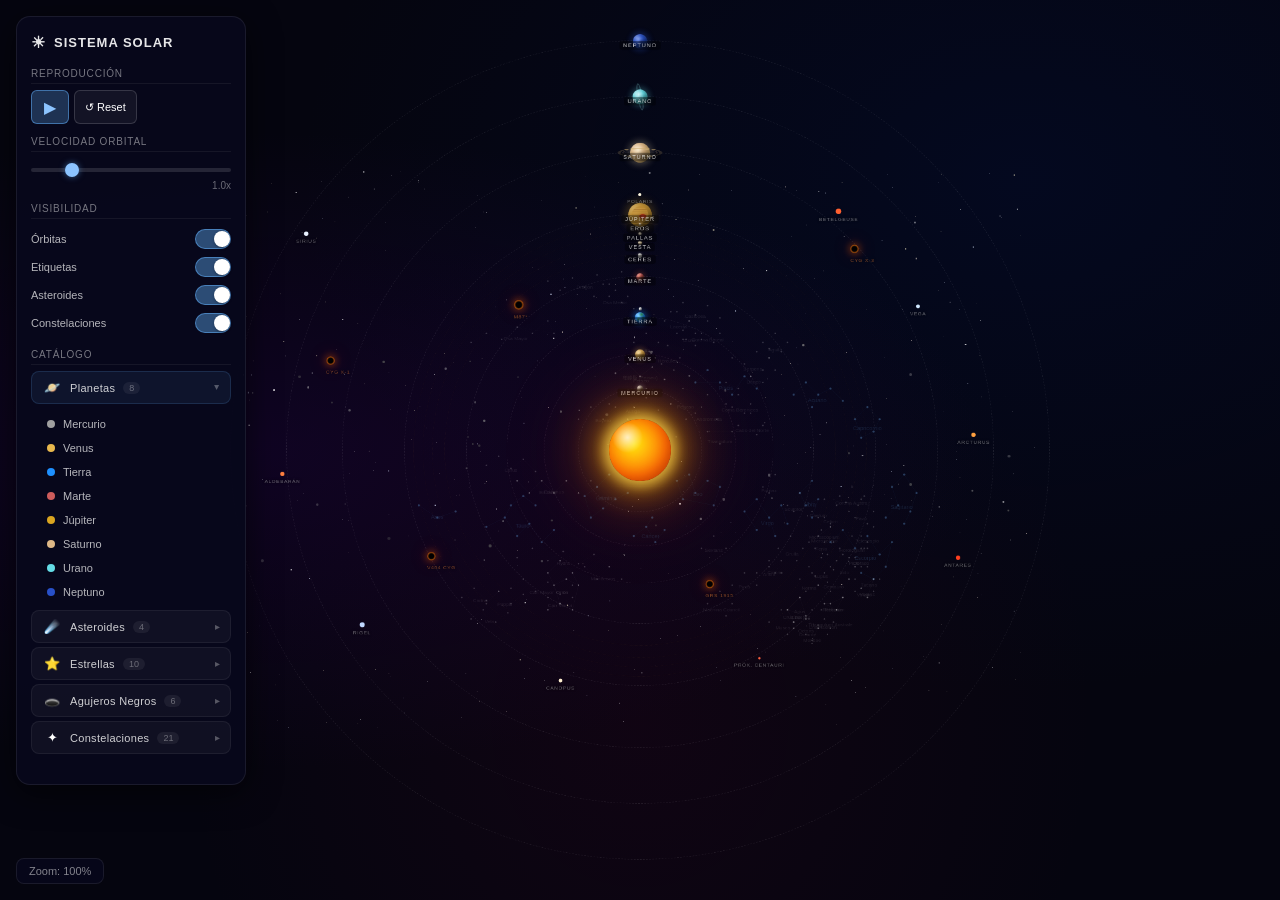
==== commit 4702a065: "Forzar vista escritorio en móvil: panel visible siempre, escalado 170px, sin hamburguesa" ====
--- a/solar_system.html
+++ b/solar_system.html
@@ -555,89 +555,64 @@
   padding:6px 12px;font-size:11px;color:rgba(255,255,255,0.5);
 }
 
-/* ========== HAMBURGUESA ========== */
-#menu-toggle{
-  display:none;position:fixed;top:16px;left:16px;z-index:110;
-  width:44px;height:44px;border-radius:10px;border:1px solid rgba(255,255,255,0.15);
-  background:rgba(8,8,28,0.94);
-  cursor:pointer;flex-direction:column;align-items:center;justify-content:center;gap:5px;
-  box-shadow:0 4px 16px rgba(0,0,0,0.4);
-}
-#menu-toggle span{
-  display:block;width:20px;height:2px;background:#fff;border-radius:2px;
-  transition:transform 0.3s, opacity 0.3s;
-}
-#menu-toggle.open span:nth-child(1){transform:rotate(45deg) translate(5px,5px);}
-#menu-toggle.open span:nth-child(2){opacity:0;}
-#menu-toggle.open span:nth-child(3){transform:rotate(-45deg) translate(5px,-5px);}
-#menu-overlay{
-  display:none;position:fixed;inset:0;z-index:99;
-  background:rgba(0,0,0,0.5);
-}
-#menu-overlay.visible{display:block;}
-
-/* ========== RESPONSIVE ========== */
+/* ========== HAMBURGUESA (oculta siempre en móvil) ========== */
+#menu-toggle,#menu-overlay{display:none!important;}
+
+/* ========== RESPONSIVE: VISTA ESCRITORIO FORZADA ========== */
 @supports(height:100dvh){
   #solar-system{height:100dvh;}
 }
 @media(max-width:768px){
-  #menu-toggle{display:flex;}
   #controls{
-    position:fixed;top:0;left:0;z-index:105;
-    height:100vh;height:100dvh;max-height:none;
-    width:270px;border-radius:0 14px 14px 0;
-    padding:65px 14px 24px;
-    background:rgba(8,8,28,0.97);
-    border:1px solid rgba(255,255,255,0.1);border-right:none;
+    top:8px;left:8px;width:170px;padding:10px 8px;
+    max-height:calc(100vh - 16px);
     overflow-y:auto;-webkit-overflow-scrolling:touch;
-    touch-action:pan-y;overscroll-behavior:contain;
-    transform:translateX(-110%);-webkit-transform:translateX(-110%);
-    transition:transform 0.3s cubic-bezier(0.4,0,0.2,1);-webkit-transition:-webkit-transform 0.3s cubic-bezier(0.4,0,0.2,1);
-    scrollbar-width:thin;scrollbar-color:rgba(255,255,255,0.12) transparent;
-  }
-  #controls.open{transform:translateX(0);-webkit-transform:translateX(0);}
-  #controls h2{font-size:13px;margin-bottom:14px;}
-  #controls h2 span{font-size:15px;}
-  .ctrl-section{margin-bottom:12px;}
-  .ctrl-section > label{font-size:9px;margin-bottom:4px;}
-  .toggle-row{padding:4px 0;}
-  .toggle{width:34px;height:19px;}
-  .toggle::after{width:15px;height:15px;top:1px;left:1px;}
-  .toggle.on::after{transform:translateX(15px);}
-  .btn{padding:5px 9px;font-size:11px;}
-  .btn-play{width:36px;height:32px;font-size:15px;}
-  input[type=range]{height:3px;}
-  input[type=range]::-webkit-slider-thumb{width:12px;height:12px;}
-  .cat-header{padding:7px 9px;}
-  .cat-item{padding:6px 8px;font-size:11px;}
-
-  /* Panel info móvil */
-  #info-panel{
-    bottom:0;right:0;left:0;
-    width:100%;border-radius:16px 16px 0 0;
-    max-height:50vh;overflow-y:auto;
-    padding:12px 16px calc(12px + env(safe-area-inset-bottom));
-    transform:translateY(100%);
-    scrollbar-width:thin;scrollbar-color:rgba(255,255,255,0.15) transparent;
     touch-action:pan-y;
   }
+  #controls h2{font-size:11px;margin-bottom:10px;}
+  #controls h2 span{font-size:13px;}
+  .ctrl-section{margin-bottom:8px;}
+  .ctrl-section > label{font-size:8px;margin-bottom:3px;padding-bottom:3px;}
+  .btn-group{gap:4px;}
+  .btn{padding:4px 6px;font-size:9px;border-radius:4px;}
+  .btn-play{width:28px;height:24px;font-size:12px;}
+  .toggle-row{padding:2px 0;gap:6px;}
+  .toggle-row span{font-size:9px;}
+  .toggle{width:28px;height:16px;border-radius:8px;}
+  .toggle::after{width:12px;height:12px;top:1px;left:1px;}
+  .toggle.on::after{transform:translateX(12px);}
+  .cat-header{padding:5px 6px;margin:1px 0;border-radius:5px;}
+  .cat-header-left{gap:5px;}
+  .cat-icon{font-size:10px;width:16px;}
+  .cat-name{font-size:9px;}
+  .cat-count{font-size:7px;padding:1px 4px;}
+  .cat-arrow{font-size:8px;}
+  .cat-list.open{max-height:600px;}
+  .cat-list-inner{padding:4px 0 2px 4px;}
+  .cat-item{padding:4px 5px;border-radius:4px;font-size:9px;gap:5px;}
+  .cat-item-dot{width:5px;height:5px;}
+  input[type=range]{height:2px;margin:3px 0;}
+  input[type=range]::-webkit-slider-thumb{width:10px;height:10px;}
+  .speed-val{font-size:8px;}
+  #zoom-indicator{bottom:4px;left:4px;font-size:8px;padding:3px 5px;}
+  .star-container{pointer-events:none;}
+
+  /* Panel info móvil (adaptado) */
+  #info-panel{bottom:0;right:0;left:0;width:100%;border-radius:14px 14px 0 0;max-height:45vh;padding:10px 14px calc(10px + env(safe-area-inset-bottom));transform:translateY(100%);overflow-y:auto;touch-action:pan-y;}
   #info-panel.visible{transform:translateY(0);}
   .info-handle{display:block;}
-  #info-panel h3{font-size:18px;margin-bottom:2px;}
-  #info-panel .subtitle{margin-bottom:10px;}
-  #info-panel .data-grid{grid-template-columns:1fr 1fr 1fr;gap:6px 8px;}
-  #info-panel .data-item{padding:8px 8px;}
-  #info-panel .data-item .data-label{font-size:8px;}
-  #info-panel .data-item .data-value{font-size:12px;}
-  #info-panel .fun-fact{font-size:11px;margin-top:8px;padding:8px;}
-
-  #zoom-indicator{
-    bottom:8px;left:8px;
-    font-size:9px;padding:4px 7px;
-  }
+  #info-panel h3{font-size:16px;margin-bottom:2px;}
+  #info-panel .subtitle{font-size:11px;margin-bottom:8px;}
+  #info-panel .data-grid{grid-template-columns:1fr 1fr;gap:5px;}
+  #info-panel .data-item{padding:5px;}
+  #info-panel .data-item .data-label{font-size:7px;}
+  #info-panel .data-item .data-value{font-size:11px;}
+  #info-panel .fun-fact{font-size:10px;margin-top:6px;padding:6px;}
 }
 @media(max-width:380px){
-  #controls{width:230px;}
+  #controls{width:150px;padding:8px 6px;}
+  #controls h2{font-size:10px;}
+  .cat-name,.cat-item{font-size:8px;}
 }
 @supports(padding:env(safe-area-inset-bottom)){
   #info-panel{padding-bottom:calc(12px + env(safe-area-inset-bottom));}
@@ -758,10 +733,10 @@
 </div>
 </div>
 
-<button id="menu-toggle" onclick="toggleMenu()" aria-label="Abrir menú">
+<button id="menu-toggle" aria-label="Abrir menú" style="display:none!important">
   <span></span><span></span><span></span>
 </button>
-<div id="menu-overlay" onclick="toggleMenu()"></div>
+<div id="menu-overlay" style="display:none!important"></div>
 
 <div id="controls">
   <h2><span>☀</span> Sistema Solar</h2>
@@ -848,8 +823,6 @@
   infoData: $('info-data'),
   infoFact: $('info-fact'),
   controls: $('controls'),
-  menuToggle: $('menu-toggle'),
-  menuOverlay: $('menu-overlay'),
   planetButtons: $('planet-buttons')
 };
 const allOrbits = document.querySelectorAll('.orbit');
@@ -1363,16 +1336,8 @@
   document.querySelectorAll('.famous-asteroid,.planet,.famous-star,.blackhole-marker').forEach(p => p.classList.remove('selected'));
 }
 
-// ============ TOGGLE MENÚ MÓVIL ============
-function toggleMenu() {
-  const isOpen = els.controls.classList.toggle('open');
-  els.menuToggle.classList.toggle('open', isOpen);
-  els.menuOverlay.classList.toggle('visible', isOpen);
-}
-
 // ============ CLICK FUERA ============
 els.solarSystem.addEventListener('click', (e) => {
-  if (window.innerWidth <= 768 && els.controls.classList.contains('open')) toggleMenu();
   if (e.target.id === 'solar-system' || e.target.classList.contains('star')) {
     if (currentFollowing) stopFollowing();
     else closeInfo();
@@ -1538,7 +1503,6 @@
 // ============ TECLADO ============
 document.addEventListener('keydown', (e) => {
   if (e.key === 'Escape') {
-    if (window.innerWidth <= 768 && els.controls.classList.contains('open')) toggleMenu();
     if (currentFollowing) stopFollowing();
     closeInfo();
   }
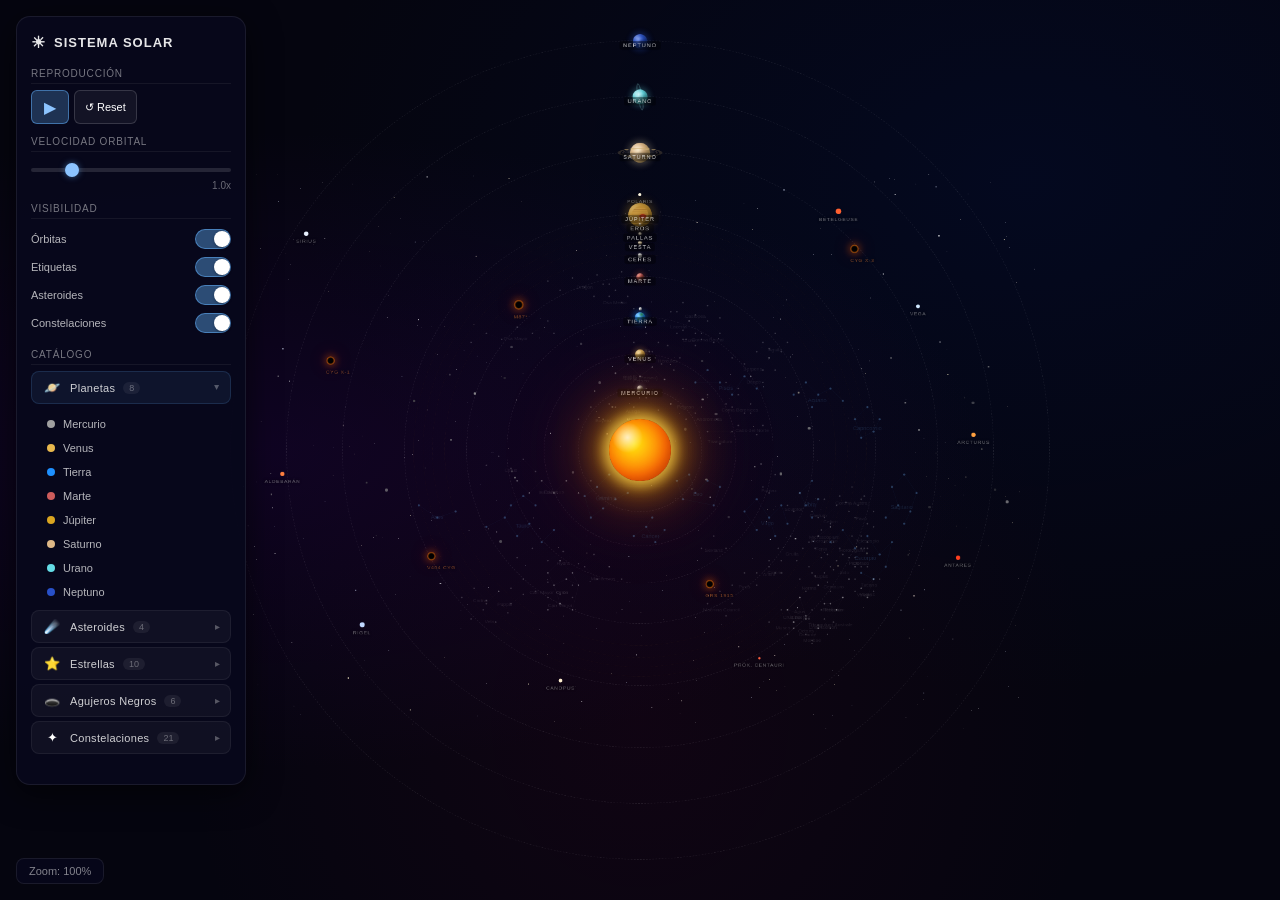
==== commit 2d7ccb0b: "Panel más compacto en móvil: 120px ancho, 7-9px fuentes, elementos reducidos" ====
--- a/solar_system.html
+++ b/solar_system.html
@@ -564,55 +564,63 @@
 }
 @media(max-width:768px){
   #controls{
-    top:8px;left:8px;width:170px;padding:10px 8px;
-    max-height:calc(100vh - 16px);
+    top:6px;left:6px;width:120px;padding:6px 5px;
+    max-height:calc(100vh - 12px);border-radius:8px;
     overflow-y:auto;-webkit-overflow-scrolling:touch;
     touch-action:pan-y;
   }
-  #controls h2{font-size:11px;margin-bottom:10px;}
-  #controls h2 span{font-size:13px;}
-  .ctrl-section{margin-bottom:8px;}
-  .ctrl-section > label{font-size:8px;margin-bottom:3px;padding-bottom:3px;}
-  .btn-group{gap:4px;}
-  .btn{padding:4px 6px;font-size:9px;border-radius:4px;}
-  .btn-play{width:28px;height:24px;font-size:12px;}
-  .toggle-row{padding:2px 0;gap:6px;}
-  .toggle-row span{font-size:9px;}
-  .toggle{width:28px;height:16px;border-radius:8px;}
-  .toggle::after{width:12px;height:12px;top:1px;left:1px;}
-  .toggle.on::after{transform:translateX(12px);}
-  .cat-header{padding:5px 6px;margin:1px 0;border-radius:5px;}
-  .cat-header-left{gap:5px;}
-  .cat-icon{font-size:10px;width:16px;}
-  .cat-name{font-size:9px;}
-  .cat-count{font-size:7px;padding:1px 4px;}
-  .cat-arrow{font-size:8px;}
-  .cat-list.open{max-height:600px;}
-  .cat-list-inner{padding:4px 0 2px 4px;}
-  .cat-item{padding:4px 5px;border-radius:4px;font-size:9px;gap:5px;}
-  .cat-item-dot{width:5px;height:5px;}
-  input[type=range]{height:2px;margin:3px 0;}
-  input[type=range]::-webkit-slider-thumb{width:10px;height:10px;}
-  .speed-val{font-size:8px;}
-  #zoom-indicator{bottom:4px;left:4px;font-size:8px;padding:3px 5px;}
+  #controls h2{font-size:9px;margin-bottom:6px;gap:4px;}
+  #controls h2 span{font-size:10px;}
+  .ctrl-section{margin-bottom:5px;}
+  .ctrl-section > label{font-size:7px;margin-bottom:2px;padding-bottom:2px;}
+  .btn-group{gap:3px;}
+  .btn{padding:3px 4px;font-size:8px;border-radius:3px;}
+  .btn-play{width:22px;height:18px;font-size:10px;}
+  .toggle-row{padding:1px 0;gap:4px;}
+  .toggle-row span{font-size:7px;}
+  .toggle{width:22px;height:12px;border-radius:6px;border-width:1px;}
+  .toggle::after{width:9px;height:9px;top:1px;left:1px;}
+  .toggle.on::after{transform:translateX(9px);}
+  .cat-header{padding:3px 4px;margin:1px 0;border-radius:4px;}
+  .cat-header-left{gap:3px;}
+  .cat-icon{font-size:8px;width:12px;}
+  .cat-name{font-size:7px;}
+  .cat-count{font-size:6px;padding:0 3px;border-radius:5px;}
+  .cat-arrow{font-size:7px;}
+  .cat-list.open{max-height:400px;}
+  .cat-list-inner{padding:2px 0 2px 2px;}
+  .cat-item{padding:3px 3px;border-radius:3px;font-size:7px;gap:3px;}
+  .cat-item-dot{width:4px;height:4px;}
+  input[type=range]{height:2px;margin:2px 0;}
+  input[type=range]::-webkit-slider-thumb{width:8px;height:8px;}
+  .speed-val{font-size:6px;margin-top:1px;}
+  #zoom-indicator{bottom:4px;left:4px;font-size:7px;padding:2px 4px;border-radius:4px;}
   .star-container{pointer-events:none;}
 
   /* Panel info móvil (adaptado) */
-  #info-panel{bottom:0;right:0;left:0;width:100%;border-radius:14px 14px 0 0;max-height:45vh;padding:10px 14px calc(10px + env(safe-area-inset-bottom));transform:translateY(100%);overflow-y:auto;touch-action:pan-y;}
+  #info-panel{bottom:0;right:0;left:0;width:100%;border-radius:12px 12px 0 0;max-height:40vh;padding:8px 10px calc(8px + env(safe-area-inset-bottom));transform:translateY(100%);overflow-y:auto;touch-action:pan-y;}
   #info-panel.visible{transform:translateY(0);}
-  .info-handle{display:block;}
-  #info-panel h3{font-size:16px;margin-bottom:2px;}
-  #info-panel .subtitle{font-size:11px;margin-bottom:8px;}
-  #info-panel .data-grid{grid-template-columns:1fr 1fr;gap:5px;}
-  #info-panel .data-item{padding:5px;}
+  .info-handle{display:block;height:3px;width:28px;margin-bottom:6px;}
+  #info-panel h3{font-size:13px;margin-bottom:1px;}
+  #info-panel .subtitle{font-size:10px;margin-bottom:5px;}
+  #info-panel .data-grid{grid-template-columns:1fr 1fr;gap:3px;}
+  #info-panel .data-item{padding:4px;}
   #info-panel .data-item .data-label{font-size:7px;}
-  #info-panel .data-item .data-value{font-size:11px;}
-  #info-panel .fun-fact{font-size:10px;margin-top:6px;padding:6px;}
+  #info-panel .data-item .data-value{font-size:10px;}
+  #info-panel .fun-fact{font-size:9px;margin-top:4px;padding:5px;}
 }
 @media(max-width:380px){
-  #controls{width:150px;padding:8px 6px;}
-  #controls h2{font-size:10px;}
-  .cat-name,.cat-item{font-size:8px;}
+  #controls{width:100px;padding:5px 4px;left:4px;top:4px;}
+  #controls h2{font-size:8px;margin-bottom:4px;}
+  .ctrl-section{margin-bottom:4px;}
+  .btn{padding:2px 3px;font-size:7px;}
+  .cat-name,.cat-item{font-size:7px;}
+  .cat-item{padding:2px 2px;}
+  .toggle-row span{font-size:6px;}
+  .toggle{width:20px;height:11px;}
+  .toggle::after{width:8px;height:8px;}
+  .toggle.on::after{transform:translateX(8px);}
+  .cat-icon{font-size:7px;width:10px;}
 }
 @supports(padding:env(safe-area-inset-bottom)){
   #info-panel{padding-bottom:calc(12px + env(safe-area-inset-bottom));}
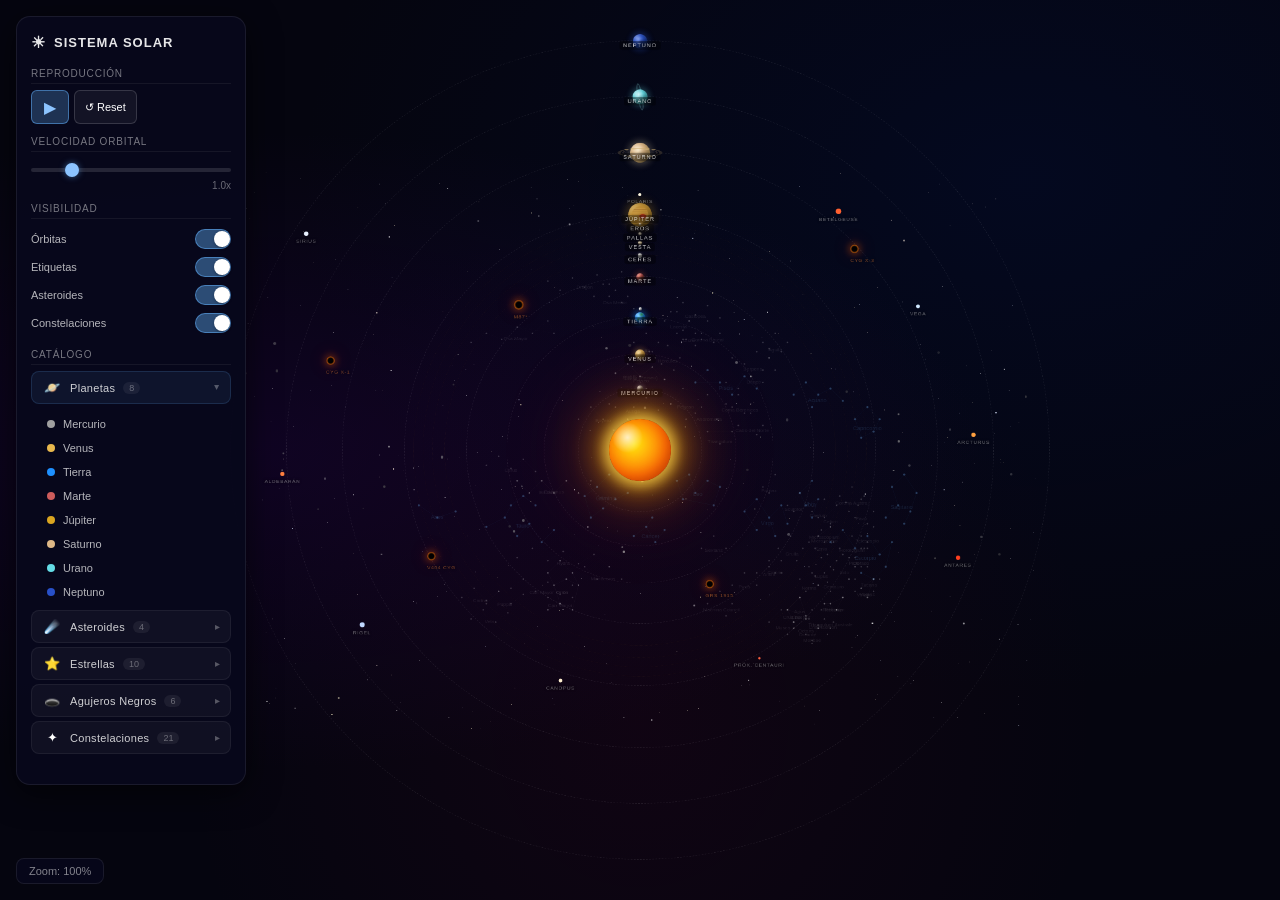
==== commit 8ab2976a: "Panel ultra-compacto móvil: 100px ancho, fuentes 6-7px, elementos minimales" ====
--- a/solar_system.html
+++ b/solar_system.html
@@ -564,37 +564,37 @@
 }
 @media(max-width:768px){
   #controls{
-    top:6px;left:6px;width:120px;padding:6px 5px;
-    max-height:calc(100vh - 12px);border-radius:8px;
+    top:4px;left:4px;width:100px;padding:4px 3px;
+    max-height:calc(100vh - 8px);border-radius:6px;
     overflow-y:auto;-webkit-overflow-scrolling:touch;
     touch-action:pan-y;
   }
-  #controls h2{font-size:9px;margin-bottom:6px;gap:4px;}
-  #controls h2 span{font-size:10px;}
-  .ctrl-section{margin-bottom:5px;}
-  .ctrl-section > label{font-size:7px;margin-bottom:2px;padding-bottom:2px;}
-  .btn-group{gap:3px;}
-  .btn{padding:3px 4px;font-size:8px;border-radius:3px;}
-  .btn-play{width:22px;height:18px;font-size:10px;}
-  .toggle-row{padding:1px 0;gap:4px;}
-  .toggle-row span{font-size:7px;}
-  .toggle{width:22px;height:12px;border-radius:6px;border-width:1px;}
-  .toggle::after{width:9px;height:9px;top:1px;left:1px;}
-  .toggle.on::after{transform:translateX(9px);}
-  .cat-header{padding:3px 4px;margin:1px 0;border-radius:4px;}
-  .cat-header-left{gap:3px;}
-  .cat-icon{font-size:8px;width:12px;}
-  .cat-name{font-size:7px;}
-  .cat-count{font-size:6px;padding:0 3px;border-radius:5px;}
-  .cat-arrow{font-size:7px;}
-  .cat-list.open{max-height:400px;}
-  .cat-list-inner{padding:2px 0 2px 2px;}
-  .cat-item{padding:3px 3px;border-radius:3px;font-size:7px;gap:3px;}
-  .cat-item-dot{width:4px;height:4px;}
-  input[type=range]{height:2px;margin:2px 0;}
-  input[type=range]::-webkit-slider-thumb{width:8px;height:8px;}
-  .speed-val{font-size:6px;margin-top:1px;}
-  #zoom-indicator{bottom:4px;left:4px;font-size:7px;padding:2px 4px;border-radius:4px;}
+  #controls h2{font-size:7px;margin-bottom:4px;gap:2px;white-space:nowrap;}
+  #controls h2 span{font-size:8px;}
+  .ctrl-section{margin-bottom:3px;}
+  .ctrl-section > label{font-size:6px;margin-bottom:1px;padding-bottom:1px;}
+  .btn-group{gap:2px;}
+  .btn{padding:2px 3px;font-size:7px;border-radius:2px;}
+  .btn-play{width:18px;height:14px;font-size:8px;}
+  .toggle-row{padding:1px 0;gap:2px;}
+  .toggle-row span{font-size:6px;}
+  .toggle{width:18px;height:10px;border-radius:5px;border-width:1px;}
+  .toggle::after{width:7px;height:7px;top:1px;left:1px;}
+  .toggle.on::after{transform:translateX(7px);}
+  input[type=range]{height:2px;margin:1px 0;}
+  input[type=range]::-webkit-slider-thumb{width:6px;height:6px;}
+  .speed-val{font-size:6px;margin-top:0;}
+  .cat-header{padding:2px 3px;margin:0;border-radius:3px;}
+  .cat-header-left{gap:2px;}
+  .cat-icon{font-size:7px;width:10px;}
+  .cat-name{font-size:6px;}
+  .cat-count{font-size:5px;padding:0 2px;border-radius:4px;}
+  .cat-arrow{font-size:6px;}
+  .cat-list.open{max-height:300px;}
+  .cat-list-inner{padding:1px 0 1px 2px;}
+  .cat-item{padding:2px 2px;border-radius:2px;font-size:6px;gap:2px;}
+  .cat-item-dot{width:3px;height:3px;}
+  #zoom-indicator{bottom:3px;left:3px;font-size:6px;padding:1px 3px;border-radius:3px;}
   .star-container{pointer-events:none;}
 
   /* Panel info móvil (adaptado) */
@@ -610,17 +610,22 @@
   #info-panel .fun-fact{font-size:9px;margin-top:4px;padding:5px;}
 }
 @media(max-width:380px){
-  #controls{width:100px;padding:5px 4px;left:4px;top:4px;}
-  #controls h2{font-size:8px;margin-bottom:4px;}
-  .ctrl-section{margin-bottom:4px;}
-  .btn{padding:2px 3px;font-size:7px;}
-  .cat-name,.cat-item{font-size:7px;}
-  .cat-item{padding:2px 2px;}
-  .toggle-row span{font-size:6px;}
-  .toggle{width:20px;height:11px;}
-  .toggle::after{width:8px;height:8px;}
-  .toggle.on::after{transform:translateX(8px);}
-  .cat-icon{font-size:7px;width:10px;}
+  #controls{width:80px;padding:3px 2px;left:3px;top:3px;}
+  #controls h2{font-size:6px;margin-bottom:3px;}
+  .ctrl-section{margin-bottom:2px;}
+  .ctrl-section > label{font-size:5px;}
+  .btn{padding:1px 2px;font-size:6px;}
+  .btn-play{width:15px;height:12px;font-size:7px;}
+  .cat-name,.cat-item{font-size:6px;}
+  .cat-item{padding:1px 2px;}
+  .toggle-row span{font-size:5px;}
+  .toggle{width:16px;height:9px;}
+  .toggle::after{width:6px;height:6px;}
+  .toggle.on::after{transform:translateX(6px);}
+  .cat-icon{font-size:6px;width:8px;}
+  .cat-item-dot{width:2px;height:2px;}
+  input[type=range]::-webkit-slider-thumb{width:5px;height:5px;}
+  #zoom-indicator{font-size:5px;}
 }
 @supports(padding:env(safe-area-inset-bottom)){
   #info-panel{padding-bottom:calc(12px + env(safe-area-inset-bottom));}
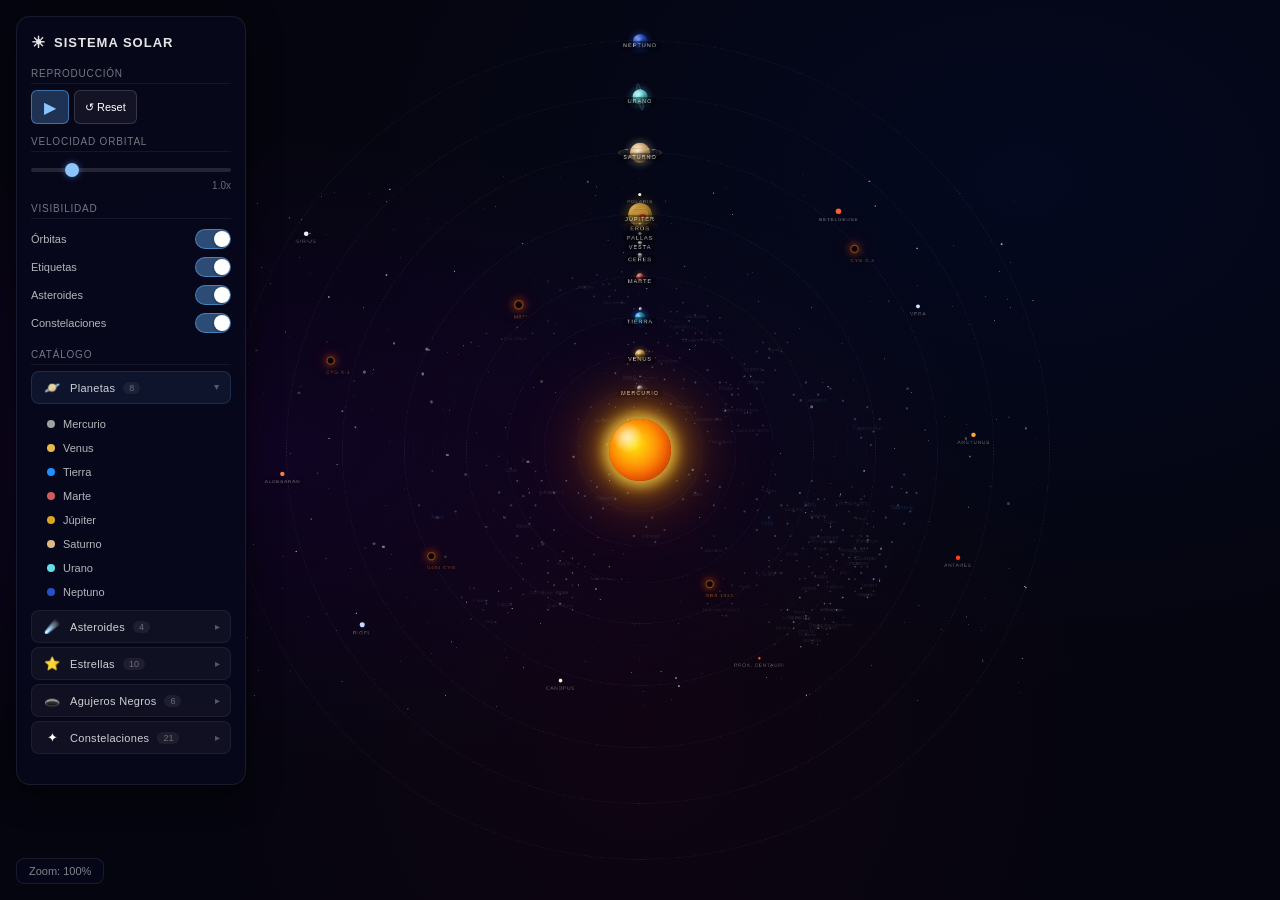
==== commit e835e690: "Panel ultra-minimal móvil: 80px ancho, fuentes 5-6px, padding mínimo" ====
--- a/solar_system.html
+++ b/solar_system.html
@@ -564,67 +564,68 @@
 }
 @media(max-width:768px){
   #controls{
-    top:4px;left:4px;width:100px;padding:4px 3px;
-    max-height:calc(100vh - 8px);border-radius:6px;
-    overflow-y:auto;-webkit-overflow-scrolling:touch;
+    top:4px;left:4px;width:80px;padding:3px 3px;
+    max-height:calc(100vh - 8px);border-radius:5px;
+    overflow-x:hidden;overflow-y:auto;-webkit-overflow-scrolling:touch;
     touch-action:pan-y;
   }
-  #controls h2{font-size:7px;margin-bottom:4px;gap:2px;white-space:nowrap;}
-  #controls h2 span{font-size:8px;}
-  .ctrl-section{margin-bottom:3px;}
-  .ctrl-section > label{font-size:6px;margin-bottom:1px;padding-bottom:1px;}
+  #controls h2{font-size:6px;margin-bottom:3px;gap:2px;white-space:nowrap;overflow:hidden;text-overflow:ellipsis;}
+  #controls h2 span{font-size:7px;}
+  .ctrl-section{margin-bottom:2px;}
+  .ctrl-section > label{font-size:5px;margin-bottom:1px;padding-bottom:1px;}
   .btn-group{gap:2px;}
-  .btn{padding:2px 3px;font-size:7px;border-radius:2px;}
-  .btn-play{width:18px;height:14px;font-size:8px;}
+  .btn{padding:1px 2px;font-size:6px;border-radius:2px;}
+  .btn-play{width:16px;height:12px;font-size:7px;}
   .toggle-row{padding:1px 0;gap:2px;}
-  .toggle-row span{font-size:6px;}
-  .toggle{width:18px;height:10px;border-radius:5px;border-width:1px;}
-  .toggle::after{width:7px;height:7px;top:1px;left:1px;}
-  .toggle.on::after{transform:translateX(7px);}
-  input[type=range]{height:2px;margin:1px 0;}
-  input[type=range]::-webkit-slider-thumb{width:6px;height:6px;}
-  .speed-val{font-size:6px;margin-top:0;}
-  .cat-header{padding:2px 3px;margin:0;border-radius:3px;}
+  .toggle-row span{font-size:5px;}
+  .toggle{width:16px;height:9px;border-radius:4px;border-width:1px;}
+  .toggle::after{width:6px;height:6px;top:1px;left:1px;}
+  .toggle.on::after{transform:translateX(6px);}
+  input[type=range]{height:1px;margin:1px 0;}
+  input[type=range]::-webkit-slider-thumb{width:5px;height:5px;}
+  .speed-val{font-size:5px;margin-top:0;}
+  .cat-header{padding:2px 2px;margin:0;border-radius:2px;}
   .cat-header-left{gap:2px;}
-  .cat-icon{font-size:7px;width:10px;}
-  .cat-name{font-size:6px;}
-  .cat-count{font-size:5px;padding:0 2px;border-radius:4px;}
-  .cat-arrow{font-size:6px;}
-  .cat-list.open{max-height:300px;}
-  .cat-list-inner{padding:1px 0 1px 2px;}
-  .cat-item{padding:2px 2px;border-radius:2px;font-size:6px;gap:2px;}
-  .cat-item-dot{width:3px;height:3px;}
-  #zoom-indicator{bottom:3px;left:3px;font-size:6px;padding:1px 3px;border-radius:3px;}
+  .cat-icon{font-size:6px;width:8px;}
+  .cat-name{font-size:5px;}
+  .cat-count{font-size:5px;padding:0 1px;border-radius:3px;}
+  .cat-arrow{font-size:5px;}
+  .cat-list.open{max-height:200px;}
+  .cat-list-inner{padding:1px 0;}
+  .cat-item{padding:1px 2px;border-radius:2px;font-size:5px;gap:1px;}
+  .cat-item-dot{width:2px;height:2px;}
+  #zoom-indicator{bottom:2px;left:2px;font-size:5px;padding:1px 2px;border-radius:2px;}
   .star-container{pointer-events:none;}
 
   /* Panel info móvil (adaptado) */
-  #info-panel{bottom:0;right:0;left:0;width:100%;border-radius:12px 12px 0 0;max-height:40vh;padding:8px 10px calc(8px + env(safe-area-inset-bottom));transform:translateY(100%);overflow-y:auto;touch-action:pan-y;}
+  #info-panel{bottom:0;right:0;left:0;width:100%;border-radius:10px 10px 0 0;max-height:35vh;padding:6px 8px calc(6px + env(safe-area-inset-bottom));transform:translateY(100%);overflow-y:auto;touch-action:pan-y;}
   #info-panel.visible{transform:translateY(0);}
-  .info-handle{display:block;height:3px;width:28px;margin-bottom:6px;}
-  #info-panel h3{font-size:13px;margin-bottom:1px;}
-  #info-panel .subtitle{font-size:10px;margin-bottom:5px;}
-  #info-panel .data-grid{grid-template-columns:1fr 1fr;gap:3px;}
-  #info-panel .data-item{padding:4px;}
-  #info-panel .data-item .data-label{font-size:7px;}
-  #info-panel .data-item .data-value{font-size:10px;}
-  #info-panel .fun-fact{font-size:9px;margin-top:4px;padding:5px;}
+  .info-handle{display:block;height:2px;width:22px;margin-bottom:4px;border-radius:2px;}
+  #info-panel h3{font-size:11px;margin-bottom:1px;}
+  #info-panel .subtitle{font-size:9px;margin-bottom:4px;}
+  #info-panel .data-grid{grid-template-columns:1fr 1fr;gap:2px;}
+  #info-panel .data-item{padding:3px;}
+  #info-panel .data-item .data-label{font-size:6px;}
+  #info-panel .data-item .data-value{font-size:9px;}
+  #info-panel .fun-fact{font-size:8px;margin-top:3px;padding:4px;}
 }
 @media(max-width:380px){
-  #controls{width:80px;padding:3px 2px;left:3px;top:3px;}
-  #controls h2{font-size:6px;margin-bottom:3px;}
-  .ctrl-section{margin-bottom:2px;}
+  #controls{width:65px;padding:2px 2px;left:2px;top:2px;border-radius:4px;}
+  #controls h2{font-size:5px;margin-bottom:2px;}
+  .ctrl-section{margin-bottom:1px;}
   .ctrl-section > label{font-size:5px;}
-  .btn{padding:1px 2px;font-size:6px;}
-  .btn-play{width:15px;height:12px;font-size:7px;}
-  .cat-name,.cat-item{font-size:6px;}
-  .cat-item{padding:1px 2px;}
+  .btn{padding:1px 1px;font-size:5px;}
+  .btn-play{width:13px;height:10px;font-size:6px;}
+  .cat-name,.cat-item{font-size:5px;}
   .toggle-row span{font-size:5px;}
-  .toggle{width:16px;height:9px;}
-  .toggle::after{width:6px;height:6px;}
-  .toggle.on::after{transform:translateX(6px);}
-  .cat-icon{font-size:6px;width:8px;}
+  .toggle{width:14px;height:7px;}
+  .toggle::after{width:5px;height:5px;}
+  .toggle.on::after{transform:translateX(5px);}
+  .cat-icon{font-size:5px;width:6px;}
   .cat-item-dot{width:2px;height:2px;}
-  input[type=range]::-webkit-slider-thumb{width:5px;height:5px;}
+  .cat-count{font-size:4px;}
+  input[type=range]{margin:0;}
+  input[type=range]::-webkit-slider-thumb{width:4px;height:4px;}
   #zoom-indicator{font-size:5px;}
 }
 @supports(padding:env(safe-area-inset-bottom)){
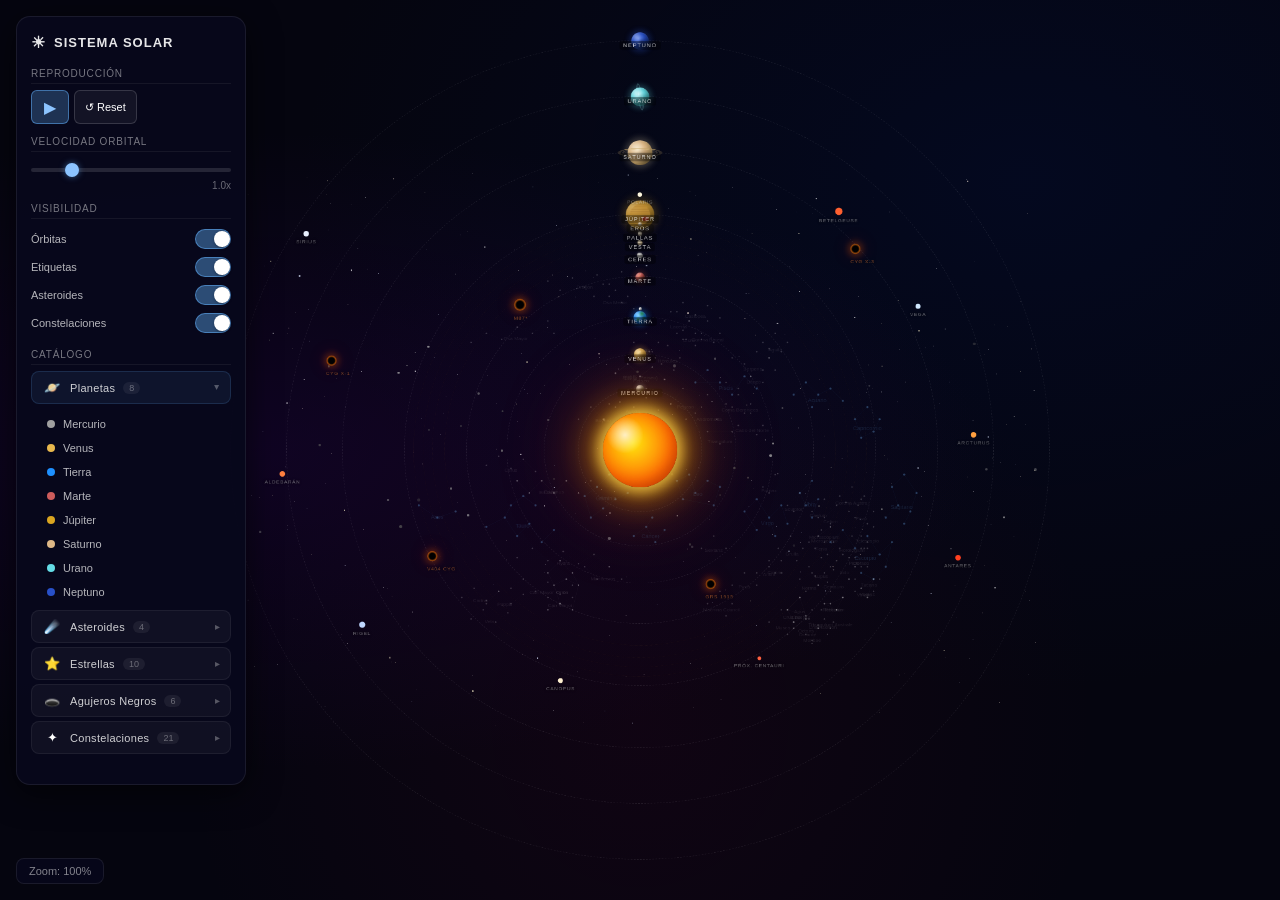
==== commit c8e77721: "Aumenta tamaño planetas (~25%) y todos los elementos visuales (estrellas, asteroides, agujeros negro" ====
--- a/solar_system.html
+++ b/solar_system.html
@@ -49,8 +49,8 @@
 
 /* ========== SOL 3D ========== */
 .sun{
-  position:absolute;width:100px;height:100px;border-radius:50%;z-index:10;
-  left:calc(50% - 50px);top:calc(50% - 50px);
+  position:absolute;width:120px;height:120px;border-radius:50%;z-index:10;
+  left:calc(50% - 60px);top:calc(50% - 60px);
   background:
     radial-gradient(circle at 30% 30%, rgba(255,255,255,0.9) 0%, transparent 25%),
     radial-gradient(circle at 40% 40%, #fff700 0%, #ffaa00 30%, #ff6600 60%, #cc3300 85%, #801a00 100%);
@@ -125,8 +125,8 @@
 
 /* --- MERCURIO --- */
 .mercury{
-  --size:10px;--glow:rgba(180,180,180,0.6);
-  width:10px;height:10px;
+  --size:13px;--glow:rgba(180,180,180,0.6);
+  width:13px;height:13px;
   background:
     radial-gradient(circle at 25% 25%, rgba(255,255,255,0.35) 0%, transparent 40%),
     radial-gradient(circle at 75% 75%, rgba(0,0,0,0.5) 0%, transparent 55%),
@@ -139,8 +139,8 @@
 
 /* --- VENUS --- */
 .venus{
-  --size:16px;--glow:rgba(230,180,80,0.6);
-  width:16px;height:16px;
+  --size:20px;--glow:rgba(230,180,80,0.6);
+  width:20px;height:20px;
   background:
     radial-gradient(circle at 25% 25%, rgba(255,255,255,0.3) 0%, transparent 35%),
     radial-gradient(circle at 75% 75%, rgba(0,0,0,0.45) 0%, transparent 50%),
@@ -153,8 +153,8 @@
 
 /* --- TIERRA --- */
 .earth{
-  --size:17px;--glow:rgba(30,144,255,0.6);
-  width:17px;height:17px;
+  --size:21px;--glow:rgba(30,144,255,0.6);
+  width:21px;height:21px;
   background:
     radial-gradient(circle at 25% 25%, rgba(255,255,255,0.3) 0%, transparent 30%),
     radial-gradient(circle at 65% 20%, rgba(45,143,62,0.9) 0%, transparent 28%),
@@ -185,8 +185,8 @@
 
 /* --- MARTE --- */
 .mars{
-  --size:12px;--glow:rgba(200,80,50,0.6);
-  width:12px;height:12px;
+  --size:15px;--glow:rgba(200,80,50,0.6);
+  width:15px;height:15px;
   background:
     radial-gradient(circle at 25% 25%, rgba(255,255,255,0.25) 0%, transparent 35%),
     radial-gradient(circle at 55% 15%, rgba(255,255,255,0.3) 0%, transparent 12%),
@@ -200,8 +200,8 @@
 
 /* --- JÚPITER --- */
 .jupiter{
-  --size:38px;--glow:rgba(218,165,32,0.6);
-  width:38px;height:38px;
+  --size:46px;--glow:rgba(218,165,32,0.6);
+  width:46px;height:46px;
   overflow:hidden;
   background:
     radial-gradient(circle at 25% 25%, rgba(255,255,255,0.2) 0%, transparent 35%),
@@ -235,8 +235,8 @@
 
 /* --- SATURNO --- */
 .saturn{
-  --size:32px;--glow:rgba(245,222,179,0.5);
-  width:32px;height:32px;
+  --size:40px;--glow:rgba(245,222,179,0.5);
+  width:40px;height:40px;
   overflow:visible;
   background:
     radial-gradient(circle at 25% 25%, rgba(255,255,255,0.25) 0%, transparent 35%),
@@ -271,8 +271,8 @@
 
 /* --- URANO --- */
 .uranus{
-  --size:24px;--glow:rgba(100,220,230,0.5);
-  width:24px;height:24px;
+  --size:30px;--glow:rgba(100,220,230,0.5);
+  width:30px;height:30px;
   background:
     radial-gradient(circle at 25% 25%, rgba(255,255,255,0.3) 0%, transparent 35%),
     radial-gradient(circle at 75% 75%, rgba(0,0,0,0.35) 0%, transparent 45%),
@@ -292,8 +292,8 @@
 
 /* --- NEPTUNO --- */
 .neptune{
-  --size:23px;--glow:rgba(40,80,200,0.6);
-  width:23px;height:23px;
+  --size:28px;--glow:rgba(40,80,200,0.6);
+  width:28px;height:28px;
   background:
     radial-gradient(circle at 25% 25%, rgba(255,255,255,0.25) 0%, transparent 30%),
     radial-gradient(circle at 60% 55%, rgba(20,20,60,0.3) 0%, transparent 20%),
@@ -331,10 +331,10 @@
 .famous-asteroid:hover{box-shadow:0 0 12px 4px var(--glow);transform:translateX(-50%) scale(1.4);}
 .famous-asteroid.selected{box-shadow:0 0 16px 6px var(--glow);transform:translateX(-50%) scale(1.5);}
 
-.ceres{--size:7px;--glow:rgba(180,180,180,0.5);width:7px;height:7px;background:radial-gradient(circle at 35% 35%,#d0d0d0,#909090 50%,#505050);box-shadow:0 0 4px 1px rgba(180,180,180,0.2);}
-.vesta{--size:6px;--glow:rgba(200,180,140,0.5);width:6px;height:6px;background:radial-gradient(circle at 35% 35%,#e8dcc8,#b0a080 50%,#706040);box-shadow:0 0 4px 1px rgba(200,180,140,0.2);}
-.pallas{--size:5px;--glow:rgba(170,160,140,0.5);width:5px;height:5px;background:radial-gradient(circle at 35% 35%,#c8c0b0,#908878 50%,#585048);box-shadow:0 0 4px 1px rgba(170,160,140,0.2);}
-.eros{--size:4px;--glow:rgba(190,170,150,0.5);width:4px;height:4px;background:radial-gradient(circle at 35% 35%,#d8c8b0,#a09070 50%,#605038);box-shadow:0 0 3px 1px rgba(190,170,150,0.2);}
+.ceres{--size:9px;--glow:rgba(180,180,180,0.5);width:9px;height:9px;background:radial-gradient(circle at 35% 35%,#d0d0d0,#909090 50%,#505050);box-shadow:0 0 4px 1px rgba(180,180,180,0.2);}
+.vesta{--size:8px;--glow:rgba(200,180,140,0.5);width:8px;height:8px;background:radial-gradient(circle at 35% 35%,#e8dcc8,#b0a080 50%,#706040);box-shadow:0 0 4px 1px rgba(200,180,140,0.2);}
+.pallas{--size:7px;--glow:rgba(170,160,140,0.5);width:7px;height:7px;background:radial-gradient(circle at 35% 35%,#c8c0b0,#908878 50%,#585048);box-shadow:0 0 4px 1px rgba(170,160,140,0.2);}
+.eros{--size:6px;--glow:rgba(190,170,150,0.5);width:6px;height:6px;background:radial-gradient(circle at 35% 35%,#d8c8b0,#a09070 50%,#605038);box-shadow:0 0 3px 1px rgba(190,170,150,0.2);}
 
 /* ========== ESTRELLAS FAMOSAS ========== */
 .famous-star{
@@ -343,9 +343,9 @@
   transform:translate(-50%,-50%);
   transition:filter 0.3s;
 }
-.famous-star.selected .star-dot{width:12px;height:12px;box-shadow:0 0 16px 6px currentColor;animation:none;}
+.famous-star.selected .star-dot{width:15px;height:15px;box-shadow:0 0 16px 6px currentColor;animation:none;}
 .star-dot{
-  width:6px;height:6px;border-radius:50%;
+  width:8px;height:8px;border-radius:50%;
   animation:star-glow 3s ease-in-out infinite alternate;
 }
 .star-label{
@@ -357,16 +357,16 @@
 .famous-star:hover .star-label{color:rgba(255,255,255,0.8);}
 @keyframes star-glow{0%{box-shadow:0 0 4px 1px currentColor;}100%{box-shadow:0 0 10px 3px currentColor;}}
 
-.sirius{background:#e8f0ff;color:#e8f0ff;width:7px;height:7px;}
-.betelgeuse{background:#ff6030;color:#ff6030;width:9px;height:9px;}
-.polaris{background:#fff8e0;color:#fff8e0;width:5px;height:5px;}
-.vega{background:#d0e8ff;color:#d0e8ff;width:6px;height:6px;}
-.rigel{background:#c0d8ff;color:#c0d8ff;width:8px;height:8px;}
-.antares{background:#ff4020;color:#ff4020;width:7px;height:7px;}
-.aldebaran{background:#ff8040;color:#ff8040;width:7px;height:7px;}
-.proxima{background:#ff6040;color:#ff6040;width:4px;height:4px;}
-.canopus{background:#fff0d0;color:#fff0d0;width:6px;height:6px;}
-.arcturus{background:#ffa040;color:#ffa040;width:7px;height:7px;}
+.sirius{background:#e8f0ff;color:#e8f0ff;width:9px;height:9px;}
+.betelgeuse{background:#ff6030;color:#ff6030;width:12px;height:12px;}
+.polaris{background:#fff8e0;color:#fff8e0;width:7px;height:7px;}
+.vega{background:#d0e8ff;color:#d0e8ff;width:8px;height:8px;}
+.rigel{background:#c0d8ff;color:#c0d8ff;width:10px;height:10px;}
+.antares{background:#ff4020;color:#ff4020;width:9px;height:9px;}
+.aldebaran{background:#ff8040;color:#ff8040;width:9px;height:9px;}
+.proxima{background:#ff6040;color:#ff6040;width:6px;height:6px;}
+.canopus{background:#fff0d0;color:#fff0d0;width:8px;height:8px;}
+.arcturus{background:#ffa040;color:#ffa040;width:9px;height:9px;}
 
 /* ========== AGUJEROS NEGROS ========== */
 .blackhole-marker{
@@ -376,13 +376,13 @@
 }
 .blackhole-marker.selected .blackhole-dot{box-shadow:0 0 24px 8px rgba(255,120,0,0.6),0 0 50px 15px rgba(255,80,0,0.3);animation:none;}
 .blackhole-dot{
-  width:14px;height:14px;border-radius:50%;
+  width:17px;height:17px;border-radius:50%;
   background:radial-gradient(circle,#000 40%,rgba(255,120,0,0.6) 60%,rgba(255,60,0,0.2) 80%,transparent 100%);
   box-shadow:0 0 12px 3px rgba(255,100,0,0.3),0 0 30px 6px rgba(255,60,0,0.1);
   animation:accretion 4s linear infinite;
 }
-.blackhole-dot.sagittarius{width:18px;height:18px;}
-.blackhole-dot.m87{width:16px;height:16px;}
+.blackhole-dot.sagittarius{width:22px;height:22px;}
+.blackhole-dot.m87{width:20px;height:20px;}
 @keyframes accretion{
   0%{box-shadow:0 0 12px 3px rgba(255,100,0,0.3),0 0 30px 6px rgba(255,60,0,0.1);}
   50%{box-shadow:0 0 18px 5px rgba(255,120,0,0.5),0 0 40px 10px rgba(255,80,0,0.2);}
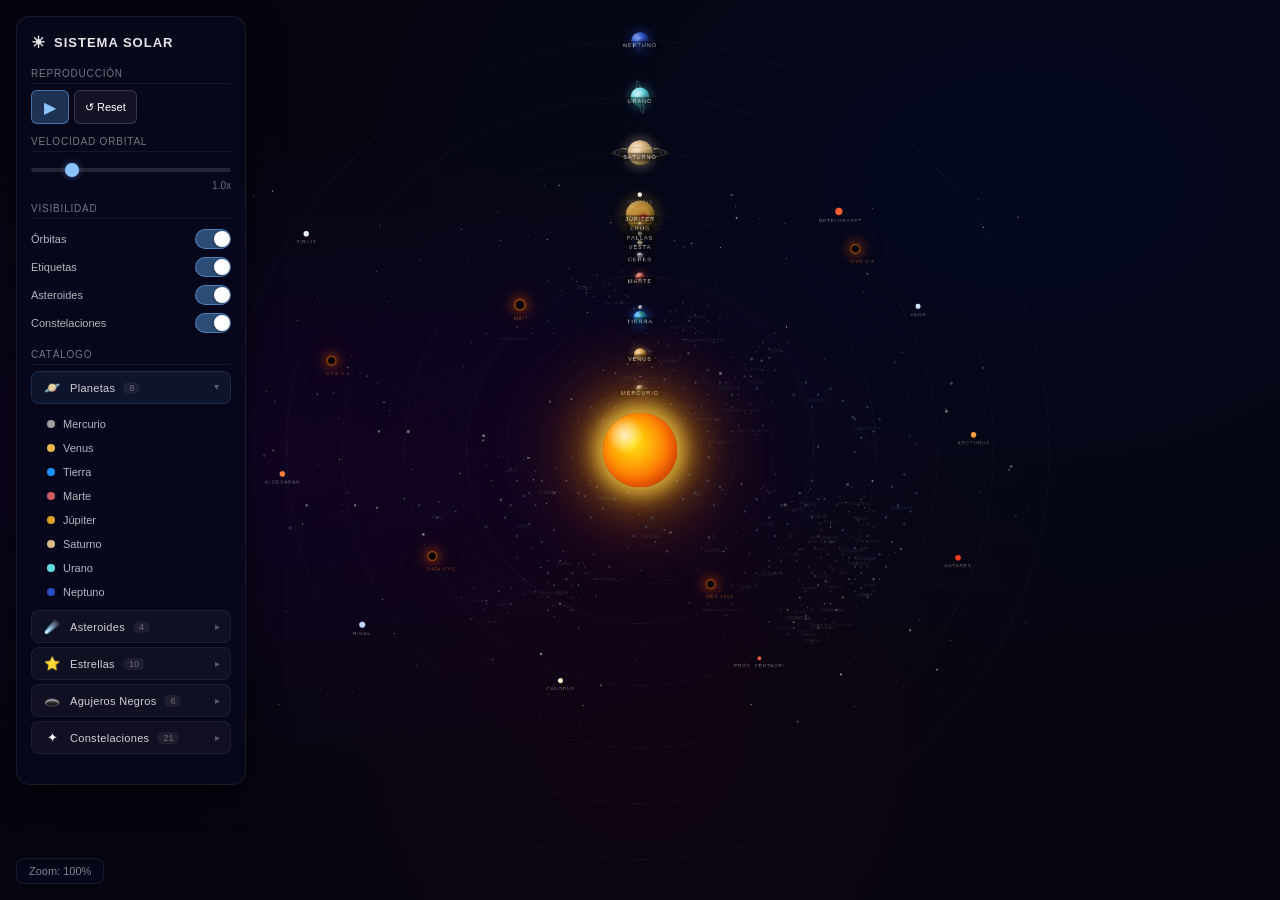
==== commit 6b74df59: "Ajusta proporciones visuales: anillos Saturno, mancha Júpiter, órbita lunar, sombras y glows escalad" ====
--- a/solar_system.html
+++ b/solar_system.html
@@ -55,21 +55,21 @@
     radial-gradient(circle at 30% 30%, rgba(255,255,255,0.9) 0%, transparent 25%),
     radial-gradient(circle at 40% 40%, #fff700 0%, #ffaa00 30%, #ff6600 60%, #cc3300 85%, #801a00 100%);
   box-shadow:
-    0 0 20px 8px rgba(255,220,80,0.7),
-    0 0 50px 15px rgba(255,180,0,0.5),
-    0 0 90px 30px rgba(255,120,0,0.3),
-    0 0 140px 50px rgba(255,80,0,0.15),
+    0 0 30px 12px rgba(255,220,80,0.7),
+    0 0 70px 20px rgba(255,180,0,0.5),
+    0 0 120px 40px rgba(255,120,0,0.3),
+    0 0 180px 60px rgba(255,80,0,0.15),
     inset -8px -8px 20px rgba(180,50,0,0.4);
   animation:sun-pulse 4s ease-in-out infinite;
   contain:layout style paint;
 }
 .sun::before{
-  content:'';position:absolute;inset:-20px;border-radius:50%;z-index:-1;
+  content:'';position:absolute;inset:-25px;border-radius:50%;z-index:-1;
   background:radial-gradient(circle,rgba(255,200,50,0.25) 0%,transparent 65%);
   animation:corona 3s ease-in-out infinite alternate;
 }
 .sun::after{
-  content:'';position:absolute;inset:-50px;border-radius:50%;z-index:-2;
+  content:'';position:absolute;inset:-60px;border-radius:50%;z-index:-2;
   background:radial-gradient(circle,rgba(255,150,0,0.08) 0%,transparent 55%);
 }
 @keyframes sun-pulse{
@@ -102,11 +102,9 @@
   left:50%;top:calc(-1 * var(--size)/2);
   transform:translateX(-50%);
   will-change:transform;
-  contain:layout style;
-}
-/* Brillo hover sin filter costoso */
-.planet:hover{box-shadow:0 0 14px 5px var(--glow);transform:translateX(-50%) scale(1.25);}
-.planet.selected{box-shadow:0 0 18px 7px var(--glow);transform:translateX(-50%) scale(1.35);}
+}
+.planet:hover{box-shadow:0 0 20px 8px var(--glow);transform:translateX(-50%) scale(1.25);}
+.planet.selected{box-shadow:0 0 26px 11px var(--glow);transform:translateX(-50%) scale(1.35);}
 
 /* Etiquetas */
 .planet-label{
@@ -132,8 +130,8 @@
     radial-gradient(circle at 75% 75%, rgba(0,0,0,0.5) 0%, transparent 55%),
     radial-gradient(circle at 40% 35%, #c8c8c8, #909090 45%, #606060 80%, #3a3a3a);
   box-shadow:
-    0 0 6px 2px rgba(180,180,180,0.25),
-    inset -2px -2px 4px rgba(0,0,0,0.5),
+    0 0 8px 3px rgba(180,180,180,0.25),
+    inset -3px -3px 5px rgba(0,0,0,0.5),
     inset 1px 1px 2px rgba(255,255,255,0.15);
 }
 
@@ -146,7 +144,7 @@
     radial-gradient(circle at 75% 75%, rgba(0,0,0,0.45) 0%, transparent 50%),
     radial-gradient(circle at 40% 35%, #f0d890, #e0b050 40%, #c49232 75%, #8a6420);
   box-shadow:
-    0 0 8px 3px rgba(230,180,80,0.25),
+    0 0 10px 4px rgba(230,180,80,0.25),
     inset -3px -3px 6px rgba(0,0,0,0.4),
     inset 1px 1px 3px rgba(255,255,255,0.2);
 }
@@ -164,18 +162,18 @@
     radial-gradient(circle at 75% 75%, rgba(0,0,30,0.45) 0%, transparent 50%),
     radial-gradient(circle at 40% 35%, #5cc8ff, #1e90ff 40%, #0066cc 75%, #003366);
   box-shadow:
-    0 0 10px 3px rgba(30,144,255,0.35),
+    0 0 13px 5px rgba(30,144,255,0.35),
     inset -3px -3px 6px rgba(0,0,0,0.4),
     inset 1px 1px 3px rgba(255,255,255,0.2);
 }
 /* Luna */
 .earth .moon-orbit{
-  position:absolute;width:30px;height:30px;
-  left:calc(50% - 15px);top:calc(50% - 15px);
+  position:absolute;width:36px;height:36px;
+  left:calc(50% - 18px);top:calc(50% - 18px);
   animation:spin calc(2.5s / var(--speed)) linear infinite;
 }
 .earth .moon{
-  position:absolute;width:5px;height:5px;border-radius:50%;
+  position:absolute;width:6px;height:6px;border-radius:50%;
   background:
     radial-gradient(circle at 25% 25%, rgba(255,255,255,0.4) 0%, transparent 40%),
     radial-gradient(circle at 70% 70%, rgba(0,0,0,0.4) 0%, transparent 50%),
@@ -193,7 +191,7 @@
     radial-gradient(circle at 75% 75%, rgba(0,0,0,0.5) 0%, transparent 50%),
     radial-gradient(circle at 40% 35%, #e88060, #cd5c5c 40%, #a04030 70%, #6b2a1a);
   box-shadow:
-    0 0 8px 3px rgba(200,80,50,0.25),
+    0 0 10px 4px rgba(200,80,50,0.25),
     inset -2px -2px 5px rgba(0,0,0,0.5),
     inset 1px 1px 2px rgba(255,255,255,0.15);
 }
@@ -207,10 +205,10 @@
     radial-gradient(circle at 25% 25%, rgba(255,255,255,0.2) 0%, transparent 35%),
     radial-gradient(circle at 75% 75%, rgba(0,0,0,0.4) 0%, transparent 50%),
     #c49232;
-  box-shadow:
-    0 0 15px 5px rgba(218,165,32,0.25),
-    inset -5px -5px 12px rgba(0,0,0,0.35),
-    inset 2px 2px 4px rgba(255,255,255,0.1);
+   box-shadow:
+     0 0 20px 7px rgba(218,165,32,0.25),
+     inset -6px -6px 14px rgba(0,0,0,0.35),
+     inset 2px 2px 5px rgba(255,255,255,0.1);
 }
 /* Bandas de Júpiter */
 .jupiter::before{
@@ -227,10 +225,10 @@
 }
 /* Gran mancha roja */
 .jupiter::after{
-  content:'';position:absolute;width:11px;height:7px;border-radius:50%;
+  content:'';position:absolute;width:13px;height:8px;border-radius:50%;
   background:radial-gradient(ellipse,#d04030,#a02010 60%,#701510);
-  bottom:13px;right:9px;opacity:0.85;
-  box-shadow:0 0 3px 1px rgba(180,50,30,0.3);
+  bottom:16px;right:11px;opacity:0.85;
+  box-shadow:0 0 4px 2px rgba(180,50,30,0.35);
 }
 
 /* --- SATURNO --- */
@@ -243,29 +241,29 @@
     radial-gradient(circle at 75% 75%, rgba(0,0,0,0.35) 0%, transparent 45%),
     radial-gradient(circle at 40% 35%, #f5e6c8, #deb887 35%, #c4a265 70%, #8a7040);
   box-shadow:
-    0 0 12px 4px rgba(245,222,179,0.25),
-    inset -4px -4px 8px rgba(0,0,0,0.3),
+    0 0 16px 6px rgba(245,222,179,0.25),
+    inset -5px -5px 10px rgba(0,0,0,0.3),
     inset 1px 1px 3px rgba(255,255,255,0.15);
 }
 /* Anillos de Saturno - 3D */
 .saturn-rings{
   position:absolute;z-index:4;pointer-events:none;
   left:50%;top:50%;
-  width:64px;height:16px;
+  width:80px;height:20px;
   transform:translate(-50%,-50%) rotateX(78deg);
 }
 .saturn-rings::before{
   content:'';position:absolute;border-radius:50%;border-style:solid;
   left:50%;top:50%;transform:translate(-50%,-50%);
-  width:62px;height:62px;
-  border-width:5px;
+  width:78px;height:78px;
+  border-width:6px;
   border-color:rgba(200,170,110,0.55) rgba(200,170,110,0.2) rgba(200,170,110,0.55) rgba(200,170,110,0.2);
 }
 .saturn-rings::after{
   content:'';position:absolute;border-radius:50%;border-style:solid;
   left:50%;top:50%;transform:translate(-50%,-50%);
-  width:52px;height:52px;
-  border-width:3px;
+  width:65px;height:65px;
+  border-width:4px;
   border-color:rgba(220,190,130,0.45) rgba(220,190,130,0.15) rgba(220,190,130,0.45) rgba(220,190,130,0.15);
 }
 
@@ -278,13 +276,13 @@
     radial-gradient(circle at 75% 75%, rgba(0,0,0,0.35) 0%, transparent 45%),
     radial-gradient(circle at 40% 35%, #c8f0f4, #64dce6 40%, #3aa8b0 75%, #1a7080);
   box-shadow:
-    0 0 10px 4px rgba(100,220,230,0.25),
-    inset -4px -4px 8px rgba(0,0,0,0.3),
+    0 0 14px 5px rgba(100,220,230,0.25),
+    inset -5px -5px 10px rgba(0,0,0,0.3),
     inset 1px 1px 3px rgba(255,255,255,0.2);
 }
 .uranus::before{
   content:'';position:absolute;
-  width:40px;height:5px;border-radius:50%;
+  width:50px;height:6px;border-radius:50%;
   left:50%;top:50%;transform:translate(-50%,-50%) rotateZ(80deg);
   border:2px solid rgba(150,230,240,0.25);
   pointer-events:none;
@@ -300,8 +298,8 @@
     radial-gradient(circle at 75% 75%, rgba(0,0,0,0.4) 0%, transparent 45%),
     radial-gradient(circle at 40% 35%, #7090e8, #2850c8 40%, #1a3890 75%, #0a1850);
   box-shadow:
-    0 0 10px 4px rgba(40,80,200,0.3),
-    inset -4px -4px 8px rgba(0,0,0,0.35),
+    0 0 14px 5px rgba(40,80,200,0.3),
+    inset -5px -5px 10px rgba(0,0,0,0.35),
     inset 1px 1px 3px rgba(255,255,255,0.15);
 }
 
@@ -326,15 +324,14 @@
   left:50%;top:calc(-1 * var(--size)/2);
   transform:translateX(-50%);
   will-change:transform;
-  contain:layout style;
-}
-.famous-asteroid:hover{box-shadow:0 0 12px 4px var(--glow);transform:translateX(-50%) scale(1.4);}
-.famous-asteroid.selected{box-shadow:0 0 16px 6px var(--glow);transform:translateX(-50%) scale(1.5);}
-
-.ceres{--size:9px;--glow:rgba(180,180,180,0.5);width:9px;height:9px;background:radial-gradient(circle at 35% 35%,#d0d0d0,#909090 50%,#505050);box-shadow:0 0 4px 1px rgba(180,180,180,0.2);}
-.vesta{--size:8px;--glow:rgba(200,180,140,0.5);width:8px;height:8px;background:radial-gradient(circle at 35% 35%,#e8dcc8,#b0a080 50%,#706040);box-shadow:0 0 4px 1px rgba(200,180,140,0.2);}
+}
+.famous-asteroid:hover{box-shadow:0 0 16px 6px var(--glow);transform:translateX(-50%) scale(1.4);}
+.famous-asteroid.selected{box-shadow:0 0 22px 9px var(--glow);transform:translateX(-50%) scale(1.5);}
+
+.ceres{--size:9px;--glow:rgba(180,180,180,0.5);width:9px;height:9px;background:radial-gradient(circle at 35% 35%,#d0d0d0,#909090 50%,#505050);box-shadow:0 0 5px 2px rgba(180,180,180,0.2);}
+.vesta{--size:8px;--glow:rgba(200,180,140,0.5);width:8px;height:8px;background:radial-gradient(circle at 35% 35%,#e8dcc8,#b0a080 50%,#706040);box-shadow:0 0 5px 2px rgba(200,180,140,0.2);}
 .pallas{--size:7px;--glow:rgba(170,160,140,0.5);width:7px;height:7px;background:radial-gradient(circle at 35% 35%,#c8c0b0,#908878 50%,#585048);box-shadow:0 0 4px 1px rgba(170,160,140,0.2);}
-.eros{--size:6px;--glow:rgba(190,170,150,0.5);width:6px;height:6px;background:radial-gradient(circle at 35% 35%,#d8c8b0,#a09070 50%,#605038);box-shadow:0 0 3px 1px rgba(190,170,150,0.2);}
+.eros{--size:6px;--glow:rgba(190,170,150,0.5);width:6px;height:6px;background:radial-gradient(circle at 35% 35%,#d8c8b0,#a09070 50%,#605038);box-shadow:0 0 4px 1px rgba(190,170,150,0.2);}
 
 /* ========== ESTRELLAS FAMOSAS ========== */
 .famous-star{
@@ -343,7 +340,7 @@
   transform:translate(-50%,-50%);
   transition:filter 0.3s;
 }
-.famous-star.selected .star-dot{width:15px;height:15px;box-shadow:0 0 16px 6px currentColor;animation:none;}
+.famous-star.selected .star-dot{width:15px;height:15px;box-shadow:0 0 24px 10px currentColor;animation:none;}
 .star-dot{
   width:8px;height:8px;border-radius:50%;
   animation:star-glow 3s ease-in-out infinite alternate;
@@ -355,7 +352,7 @@
   pointer-events:none;
 }
 .famous-star:hover .star-label{color:rgba(255,255,255,0.8);}
-@keyframes star-glow{0%{box-shadow:0 0 4px 1px currentColor;}100%{box-shadow:0 0 10px 3px currentColor;}}
+@keyframes star-glow{0%{box-shadow:0 0 6px 2px currentColor;}100%{box-shadow:0 0 14px 5px currentColor;}}
 
 .sirius{background:#e8f0ff;color:#e8f0ff;width:9px;height:9px;}
 .betelgeuse{background:#ff6030;color:#ff6030;width:12px;height:12px;}
@@ -374,19 +371,19 @@
   transform:translate(-50%,-50%);
   transition:filter 0.3s;
 }
-.blackhole-marker.selected .blackhole-dot{box-shadow:0 0 24px 8px rgba(255,120,0,0.6),0 0 50px 15px rgba(255,80,0,0.3);animation:none;}
+.blackhole-marker.selected .blackhole-dot{box-shadow:0 0 32px 12px rgba(255,120,0,0.6),0 0 60px 20px rgba(255,80,0,0.3);animation:none;}
 .blackhole-dot{
   width:17px;height:17px;border-radius:50%;
   background:radial-gradient(circle,#000 40%,rgba(255,120,0,0.6) 60%,rgba(255,60,0,0.2) 80%,transparent 100%);
-  box-shadow:0 0 12px 3px rgba(255,100,0,0.3),0 0 30px 6px rgba(255,60,0,0.1);
+  box-shadow:0 0 16px 5px rgba(255,100,0,0.3),0 0 40px 10px rgba(255,60,0,0.1);
   animation:accretion 4s linear infinite;
 }
 .blackhole-dot.sagittarius{width:22px;height:22px;}
 .blackhole-dot.m87{width:20px;height:20px;}
 @keyframes accretion{
-  0%{box-shadow:0 0 12px 3px rgba(255,100,0,0.3),0 0 30px 6px rgba(255,60,0,0.1);}
-  50%{box-shadow:0 0 18px 5px rgba(255,120,0,0.5),0 0 40px 10px rgba(255,80,0,0.2);}
-  100%{box-shadow:0 0 12px 3px rgba(255,100,0,0.3),0 0 30px 6px rgba(255,60,0,0.1);}
+  0%{box-shadow:0 0 16px 5px rgba(255,100,0,0.3),0 0 40px 10px rgba(255,60,0,0.1);}
+  50%{box-shadow:0 0 24px 8px rgba(255,120,0,0.5),0 0 55px 15px rgba(255,80,0,0.2);}
+  100%{box-shadow:0 0 16px 5px rgba(255,100,0,0.3),0 0 40px 10px rgba(255,60,0,0.1);}
 }
 .blackhole-label{
   font-size:8px;letter-spacing:1px;text-transform:uppercase;
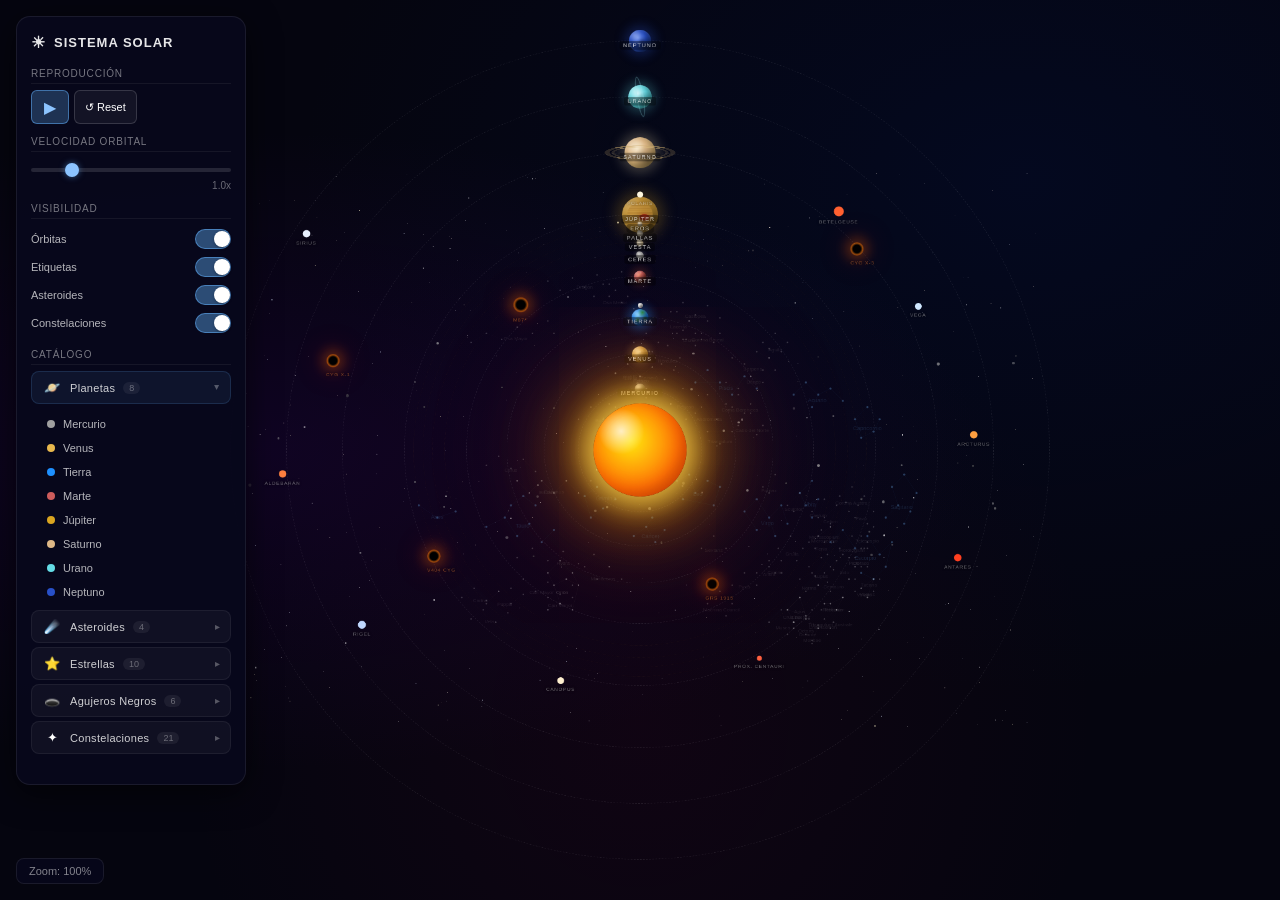
==== commit 5905cd1a: "Agranda todos los elementos otro ~25%: Sol 150px, planetas, asteroides, estrellas, agujeros negros, " ====
--- a/solar_system.html
+++ b/solar_system.html
@@ -49,32 +49,32 @@
 
 /* ========== SOL 3D ========== */
 .sun{
-  position:absolute;width:120px;height:120px;border-radius:50%;z-index:10;
-  left:calc(50% - 60px);top:calc(50% - 60px);
+  position:absolute;width:150px;height:150px;border-radius:50%;z-index:10;
+  left:calc(50% - 75px);top:calc(50% - 75px);
   background:
     radial-gradient(circle at 30% 30%, rgba(255,255,255,0.9) 0%, transparent 25%),
     radial-gradient(circle at 40% 40%, #fff700 0%, #ffaa00 30%, #ff6600 60%, #cc3300 85%, #801a00 100%);
   box-shadow:
-    0 0 30px 12px rgba(255,220,80,0.7),
-    0 0 70px 20px rgba(255,180,0,0.5),
-    0 0 120px 40px rgba(255,120,0,0.3),
-    0 0 180px 60px rgba(255,80,0,0.15),
-    inset -8px -8px 20px rgba(180,50,0,0.4);
+    0 0 40px 15px rgba(255,220,80,0.7),
+    0 0 90px 30px rgba(255,180,0,0.5),
+    0 0 150px 50px rgba(255,120,0,0.3),
+    0 0 220px 80px rgba(255,80,0,0.15),
+    inset -10px -10px 25px rgba(180,50,0,0.4);
   animation:sun-pulse 4s ease-in-out infinite;
   contain:layout style paint;
 }
 .sun::before{
-  content:'';position:absolute;inset:-25px;border-radius:50%;z-index:-1;
+  content:'';position:absolute;inset:-30px;border-radius:50%;z-index:-1;
   background:radial-gradient(circle,rgba(255,200,50,0.25) 0%,transparent 65%);
   animation:corona 3s ease-in-out infinite alternate;
 }
 .sun::after{
-  content:'';position:absolute;inset:-60px;border-radius:50%;z-index:-2;
+  content:'';position:absolute;inset:-75px;border-radius:50%;z-index:-2;
   background:radial-gradient(circle,rgba(255,150,0,0.08) 0%,transparent 55%);
 }
 @keyframes sun-pulse{
   0%,100%{transform:scale(1);}
-  50%{transform:scale(1.04);}
+  50%{transform:scale(1.05);}
 }
 @keyframes corona{
   0%{transform:scale(1);opacity:0.7;}
@@ -103,8 +103,8 @@
   transform:translateX(-50%);
   will-change:transform;
 }
-.planet:hover{box-shadow:0 0 20px 8px var(--glow);transform:translateX(-50%) scale(1.25);}
-.planet.selected{box-shadow:0 0 26px 11px var(--glow);transform:translateX(-50%) scale(1.35);}
+.planet:hover{box-shadow:0 0 26px 11px var(--glow);transform:translateX(-50%) scale(1.25);}
+.planet.selected{box-shadow:0 0 34px 15px var(--glow);transform:translateX(-50%) scale(1.35);}
 
 /* Etiquetas */
 .planet-label{
@@ -123,36 +123,36 @@
 
 /* --- MERCURIO --- */
 .mercury{
-  --size:13px;--glow:rgba(180,180,180,0.6);
-  width:13px;height:13px;
+  --size:17px;--glow:rgba(180,180,180,0.6);
+  width:17px;height:17px;
   background:
     radial-gradient(circle at 25% 25%, rgba(255,255,255,0.35) 0%, transparent 40%),
     radial-gradient(circle at 75% 75%, rgba(0,0,0,0.5) 0%, transparent 55%),
     radial-gradient(circle at 40% 35%, #c8c8c8, #909090 45%, #606060 80%, #3a3a3a);
   box-shadow:
-    0 0 8px 3px rgba(180,180,180,0.25),
-    inset -3px -3px 5px rgba(0,0,0,0.5),
+    0 0 10px 4px rgba(180,180,180,0.25),
+    inset -3px -3px 6px rgba(0,0,0,0.5),
     inset 1px 1px 2px rgba(255,255,255,0.15);
 }
 
 /* --- VENUS --- */
 .venus{
-  --size:20px;--glow:rgba(230,180,80,0.6);
-  width:20px;height:20px;
+  --size:26px;--glow:rgba(230,180,80,0.6);
+  width:26px;height:26px;
   background:
     radial-gradient(circle at 25% 25%, rgba(255,255,255,0.3) 0%, transparent 35%),
     radial-gradient(circle at 75% 75%, rgba(0,0,0,0.45) 0%, transparent 50%),
     radial-gradient(circle at 40% 35%, #f0d890, #e0b050 40%, #c49232 75%, #8a6420);
   box-shadow:
-    0 0 10px 4px rgba(230,180,80,0.25),
-    inset -3px -3px 6px rgba(0,0,0,0.4),
+    0 0 13px 5px rgba(230,180,80,0.25),
+    inset -4px -4px 8px rgba(0,0,0,0.4),
     inset 1px 1px 3px rgba(255,255,255,0.2);
 }
 
 /* --- TIERRA --- */
 .earth{
-  --size:21px;--glow:rgba(30,144,255,0.6);
-  width:21px;height:21px;
+  --size:27px;--glow:rgba(30,144,255,0.6);
+  width:27px;height:27px;
   background:
     radial-gradient(circle at 25% 25%, rgba(255,255,255,0.3) 0%, transparent 30%),
     radial-gradient(circle at 65% 20%, rgba(45,143,62,0.9) 0%, transparent 28%),
@@ -162,18 +162,18 @@
     radial-gradient(circle at 75% 75%, rgba(0,0,30,0.45) 0%, transparent 50%),
     radial-gradient(circle at 40% 35%, #5cc8ff, #1e90ff 40%, #0066cc 75%, #003366);
   box-shadow:
-    0 0 13px 5px rgba(30,144,255,0.35),
-    inset -3px -3px 6px rgba(0,0,0,0.4),
+    0 0 16px 6px rgba(30,144,255,0.35),
+    inset -4px -4px 8px rgba(0,0,0,0.4),
     inset 1px 1px 3px rgba(255,255,255,0.2);
 }
 /* Luna */
 .earth .moon-orbit{
-  position:absolute;width:36px;height:36px;
-  left:calc(50% - 18px);top:calc(50% - 18px);
+  position:absolute;width:44px;height:44px;
+  left:calc(50% - 22px);top:calc(50% - 22px);
   animation:spin calc(2.5s / var(--speed)) linear infinite;
 }
 .earth .moon{
-  position:absolute;width:6px;height:6px;border-radius:50%;
+  position:absolute;width:8px;height:8px;border-radius:50%;
   background:
     radial-gradient(circle at 25% 25%, rgba(255,255,255,0.4) 0%, transparent 40%),
     radial-gradient(circle at 70% 70%, rgba(0,0,0,0.4) 0%, transparent 50%),
@@ -183,32 +183,32 @@
 
 /* --- MARTE --- */
 .mars{
-  --size:15px;--glow:rgba(200,80,50,0.6);
-  width:15px;height:15px;
+  --size:20px;--glow:rgba(200,80,50,0.6);
+  width:20px;height:20px;
   background:
     radial-gradient(circle at 25% 25%, rgba(255,255,255,0.25) 0%, transparent 35%),
     radial-gradient(circle at 55% 15%, rgba(255,255,255,0.3) 0%, transparent 12%),
     radial-gradient(circle at 75% 75%, rgba(0,0,0,0.5) 0%, transparent 50%),
     radial-gradient(circle at 40% 35%, #e88060, #cd5c5c 40%, #a04030 70%, #6b2a1a);
   box-shadow:
-    0 0 10px 4px rgba(200,80,50,0.25),
-    inset -2px -2px 5px rgba(0,0,0,0.5),
+    0 0 13px 5px rgba(200,80,50,0.25),
+    inset -3px -3px 6px rgba(0,0,0,0.5),
     inset 1px 1px 2px rgba(255,255,255,0.15);
 }
 
 /* --- JÚPITER --- */
 .jupiter{
-  --size:46px;--glow:rgba(218,165,32,0.6);
-  width:46px;height:46px;
+  --size:58px;--glow:rgba(218,165,32,0.6);
+  width:58px;height:58px;
   overflow:hidden;
   background:
     radial-gradient(circle at 25% 25%, rgba(255,255,255,0.2) 0%, transparent 35%),
     radial-gradient(circle at 75% 75%, rgba(0,0,0,0.4) 0%, transparent 50%),
     #c49232;
    box-shadow:
-     0 0 20px 7px rgba(218,165,32,0.25),
-     inset -6px -6px 14px rgba(0,0,0,0.35),
-     inset 2px 2px 5px rgba(255,255,255,0.1);
+     0 0 24px 9px rgba(218,165,32,0.25),
+     inset -8px -8px 18px rgba(0,0,0,0.35),
+     inset 2px 2px 6px rgba(255,255,255,0.1);
 }
 /* Bandas de Júpiter */
 .jupiter::before{
@@ -225,64 +225,64 @@
 }
 /* Gran mancha roja */
 .jupiter::after{
-  content:'';position:absolute;width:13px;height:8px;border-radius:50%;
+  content:'';position:absolute;width:16px;height:10px;border-radius:50%;
   background:radial-gradient(ellipse,#d04030,#a02010 60%,#701510);
-  bottom:16px;right:11px;opacity:0.85;
-  box-shadow:0 0 4px 2px rgba(180,50,30,0.35);
+  bottom:20px;right:14px;opacity:0.85;
+  box-shadow:0 0 5px 2px rgba(180,50,30,0.35);
 }
 
 /* --- SATURNO --- */
 .saturn{
-  --size:40px;--glow:rgba(245,222,179,0.5);
-  width:40px;height:40px;
+  --size:50px;--glow:rgba(245,222,179,0.5);
+  width:50px;height:50px;
   overflow:visible;
   background:
     radial-gradient(circle at 25% 25%, rgba(255,255,255,0.25) 0%, transparent 35%),
     radial-gradient(circle at 75% 75%, rgba(0,0,0,0.35) 0%, transparent 45%),
     radial-gradient(circle at 40% 35%, #f5e6c8, #deb887 35%, #c4a265 70%, #8a7040);
   box-shadow:
-    0 0 16px 6px rgba(245,222,179,0.25),
-    inset -5px -5px 10px rgba(0,0,0,0.3),
-    inset 1px 1px 3px rgba(255,255,255,0.15);
+    0 0 20px 7px rgba(245,222,179,0.25),
+    inset -6px -6px 12px rgba(0,0,0,0.3),
+    inset 1px 1px 4px rgba(255,255,255,0.15);
 }
 /* Anillos de Saturno - 3D */
 .saturn-rings{
   position:absolute;z-index:4;pointer-events:none;
   left:50%;top:50%;
-  width:80px;height:20px;
+  width:100px;height:26px;
   transform:translate(-50%,-50%) rotateX(78deg);
 }
 .saturn-rings::before{
   content:'';position:absolute;border-radius:50%;border-style:solid;
   left:50%;top:50%;transform:translate(-50%,-50%);
-  width:78px;height:78px;
-  border-width:6px;
+  width:98px;height:98px;
+  border-width:8px;
   border-color:rgba(200,170,110,0.55) rgba(200,170,110,0.2) rgba(200,170,110,0.55) rgba(200,170,110,0.2);
 }
 .saturn-rings::after{
   content:'';position:absolute;border-radius:50%;border-style:solid;
   left:50%;top:50%;transform:translate(-50%,-50%);
-  width:65px;height:65px;
-  border-width:4px;
+  width:82px;height:82px;
+  border-width:5px;
   border-color:rgba(220,190,130,0.45) rgba(220,190,130,0.15) rgba(220,190,130,0.45) rgba(220,190,130,0.15);
 }
 
 /* --- URANO --- */
 .uranus{
-  --size:30px;--glow:rgba(100,220,230,0.5);
-  width:30px;height:30px;
+  --size:38px;--glow:rgba(100,220,230,0.5);
+  width:38px;height:38px;
   background:
     radial-gradient(circle at 25% 25%, rgba(255,255,255,0.3) 0%, transparent 35%),
     radial-gradient(circle at 75% 75%, rgba(0,0,0,0.35) 0%, transparent 45%),
     radial-gradient(circle at 40% 35%, #c8f0f4, #64dce6 40%, #3aa8b0 75%, #1a7080);
   box-shadow:
-    0 0 14px 5px rgba(100,220,230,0.25),
-    inset -5px -5px 10px rgba(0,0,0,0.3),
-    inset 1px 1px 3px rgba(255,255,255,0.2);
+    0 0 18px 7px rgba(100,220,230,0.25),
+    inset -6px -6px 12px rgba(0,0,0,0.3),
+    inset 1px 1px 4px rgba(255,255,255,0.2);
 }
 .uranus::before{
   content:'';position:absolute;
-  width:50px;height:6px;border-radius:50%;
+  width:62px;height:8px;border-radius:50%;
   left:50%;top:50%;transform:translate(-50%,-50%) rotateZ(80deg);
   border:2px solid rgba(150,230,240,0.25);
   pointer-events:none;
@@ -290,17 +290,17 @@
 
 /* --- NEPTUNO --- */
 .neptune{
-  --size:28px;--glow:rgba(40,80,200,0.6);
-  width:28px;height:28px;
+  --size:36px;--glow:rgba(40,80,200,0.6);
+  width:36px;height:36px;
   background:
     radial-gradient(circle at 25% 25%, rgba(255,255,255,0.25) 0%, transparent 30%),
     radial-gradient(circle at 60% 55%, rgba(20,20,60,0.3) 0%, transparent 20%),
     radial-gradient(circle at 75% 75%, rgba(0,0,0,0.4) 0%, transparent 45%),
     radial-gradient(circle at 40% 35%, #7090e8, #2850c8 40%, #1a3890 75%, #0a1850);
   box-shadow:
-    0 0 14px 5px rgba(40,80,200,0.3),
-    inset -5px -5px 10px rgba(0,0,0,0.35),
-    inset 1px 1px 3px rgba(255,255,255,0.15);
+    0 0 18px 7px rgba(40,80,200,0.3),
+    inset -6px -6px 12px rgba(0,0,0,0.35),
+    inset 1px 1px 4px rgba(255,255,255,0.15);
 }
 
 /* ========== CINTURÓN DE ASTEROIDES ========== */
@@ -325,13 +325,13 @@
   transform:translateX(-50%);
   will-change:transform;
 }
-.famous-asteroid:hover{box-shadow:0 0 16px 6px var(--glow);transform:translateX(-50%) scale(1.4);}
-.famous-asteroid.selected{box-shadow:0 0 22px 9px var(--glow);transform:translateX(-50%) scale(1.5);}
-
-.ceres{--size:9px;--glow:rgba(180,180,180,0.5);width:9px;height:9px;background:radial-gradient(circle at 35% 35%,#d0d0d0,#909090 50%,#505050);box-shadow:0 0 5px 2px rgba(180,180,180,0.2);}
-.vesta{--size:8px;--glow:rgba(200,180,140,0.5);width:8px;height:8px;background:radial-gradient(circle at 35% 35%,#e8dcc8,#b0a080 50%,#706040);box-shadow:0 0 5px 2px rgba(200,180,140,0.2);}
-.pallas{--size:7px;--glow:rgba(170,160,140,0.5);width:7px;height:7px;background:radial-gradient(circle at 35% 35%,#c8c0b0,#908878 50%,#585048);box-shadow:0 0 4px 1px rgba(170,160,140,0.2);}
-.eros{--size:6px;--glow:rgba(190,170,150,0.5);width:6px;height:6px;background:radial-gradient(circle at 35% 35%,#d8c8b0,#a09070 50%,#605038);box-shadow:0 0 4px 1px rgba(190,170,150,0.2);}
+.famous-asteroid:hover{box-shadow:0 0 20px 8px var(--glow);transform:translateX(-50%) scale(1.4);}
+.famous-asteroid.selected{box-shadow:0 0 28px 12px var(--glow);transform:translateX(-50%) scale(1.5);}
+
+.ceres{--size:12px;--glow:rgba(180,180,180,0.5);width:12px;height:12px;background:radial-gradient(circle at 35% 35%,#d0d0d0,#909090 50%,#505050);box-shadow:0 0 6px 2px rgba(180,180,180,0.2);}
+.vesta{--size:11px;--glow:rgba(200,180,140,0.5);width:11px;height:11px;background:radial-gradient(circle at 35% 35%,#e8dcc8,#b0a080 50%,#706040);box-shadow:0 0 6px 2px rgba(200,180,140,0.2);}
+.pallas{--size:10px;--glow:rgba(170,160,140,0.5);width:10px;height:10px;background:radial-gradient(circle at 35% 35%,#c8c0b0,#908878 50%,#585048);box-shadow:0 0 5px 2px rgba(170,160,140,0.2);}
+.eros{--size:8px;--glow:rgba(190,170,150,0.5);width:8px;height:8px;background:radial-gradient(circle at 35% 35%,#d8c8b0,#a09070 50%,#605038);box-shadow:0 0 5px 2px rgba(190,170,150,0.2);}
 
 /* ========== ESTRELLAS FAMOSAS ========== */
 .famous-star{
@@ -340,9 +340,9 @@
   transform:translate(-50%,-50%);
   transition:filter 0.3s;
 }
-.famous-star.selected .star-dot{width:15px;height:15px;box-shadow:0 0 24px 10px currentColor;animation:none;}
+.famous-star.selected .star-dot{width:19px;height:19px;box-shadow:0 0 30px 12px currentColor;animation:none;}
 .star-dot{
-  width:8px;height:8px;border-radius:50%;
+  width:11px;height:11px;border-radius:50%;
   animation:star-glow 3s ease-in-out infinite alternate;
 }
 .star-label{
@@ -352,18 +352,18 @@
   pointer-events:none;
 }
 .famous-star:hover .star-label{color:rgba(255,255,255,0.8);}
-@keyframes star-glow{0%{box-shadow:0 0 6px 2px currentColor;}100%{box-shadow:0 0 14px 5px currentColor;}}
-
-.sirius{background:#e8f0ff;color:#e8f0ff;width:9px;height:9px;}
-.betelgeuse{background:#ff6030;color:#ff6030;width:12px;height:12px;}
-.polaris{background:#fff8e0;color:#fff8e0;width:7px;height:7px;}
-.vega{background:#d0e8ff;color:#d0e8ff;width:8px;height:8px;}
-.rigel{background:#c0d8ff;color:#c0d8ff;width:10px;height:10px;}
-.antares{background:#ff4020;color:#ff4020;width:9px;height:9px;}
-.aldebaran{background:#ff8040;color:#ff8040;width:9px;height:9px;}
-.proxima{background:#ff6040;color:#ff6040;width:6px;height:6px;}
-.canopus{background:#fff0d0;color:#fff0d0;width:8px;height:8px;}
-.arcturus{background:#ffa040;color:#ffa040;width:9px;height:9px;}
+@keyframes star-glow{0%{box-shadow:0 0 8px 3px currentColor;}100%{box-shadow:0 0 18px 7px currentColor;}}
+
+.sirius{background:#e8f0ff;color:#e8f0ff;width:12px;height:12px;}
+.betelgeuse{background:#ff6030;color:#ff6030;width:16px;height:16px;}
+.polaris{background:#fff8e0;color:#fff8e0;width:10px;height:10px;}
+.vega{background:#d0e8ff;color:#d0e8ff;width:11px;height:11px;}
+.rigel{background:#c0d8ff;color:#c0d8ff;width:13px;height:13px;}
+.antares{background:#ff4020;color:#ff4020;width:12px;height:12px;}
+.aldebaran{background:#ff8040;color:#ff8040;width:12px;height:12px;}
+.proxima{background:#ff6040;color:#ff6040;width:8px;height:8px;}
+.canopus{background:#fff0d0;color:#fff0d0;width:11px;height:11px;}
+.arcturus{background:#ffa040;color:#ffa040;width:12px;height:12px;}
 
 /* ========== AGUJEROS NEGROS ========== */
 .blackhole-marker{
@@ -371,19 +371,19 @@
   transform:translate(-50%,-50%);
   transition:filter 0.3s;
 }
-.blackhole-marker.selected .blackhole-dot{box-shadow:0 0 32px 12px rgba(255,120,0,0.6),0 0 60px 20px rgba(255,80,0,0.3);animation:none;}
+.blackhole-marker.selected .blackhole-dot{box-shadow:0 0 40px 16px rgba(255,120,0,0.6),0 0 75px 25px rgba(255,80,0,0.3);animation:none;}
 .blackhole-dot{
-  width:17px;height:17px;border-radius:50%;
+  width:22px;height:22px;border-radius:50%;
   background:radial-gradient(circle,#000 40%,rgba(255,120,0,0.6) 60%,rgba(255,60,0,0.2) 80%,transparent 100%);
-  box-shadow:0 0 16px 5px rgba(255,100,0,0.3),0 0 40px 10px rgba(255,60,0,0.1);
+  box-shadow:0 0 20px 7px rgba(255,100,0,0.3),0 0 50px 14px rgba(255,60,0,0.1);
   animation:accretion 4s linear infinite;
 }
-.blackhole-dot.sagittarius{width:22px;height:22px;}
-.blackhole-dot.m87{width:20px;height:20px;}
+.blackhole-dot.sagittarius{width:28px;height:28px;}
+.blackhole-dot.m87{width:25px;height:25px;}
 @keyframes accretion{
-  0%{box-shadow:0 0 16px 5px rgba(255,100,0,0.3),0 0 40px 10px rgba(255,60,0,0.1);}
-  50%{box-shadow:0 0 24px 8px rgba(255,120,0,0.5),0 0 55px 15px rgba(255,80,0,0.2);}
-  100%{box-shadow:0 0 16px 5px rgba(255,100,0,0.3),0 0 40px 10px rgba(255,60,0,0.1);}
+  0%{box-shadow:0 0 20px 7px rgba(255,100,0,0.3),0 0 50px 14px rgba(255,60,0,0.1);}
+  50%{box-shadow:0 0 30px 10px rgba(255,120,0,0.5),0 0 70px 20px rgba(255,80,0,0.2);}
+  100%{box-shadow:0 0 20px 7px rgba(255,100,0,0.3),0 0 50px 14px rgba(255,60,0,0.1);}
 }
 .blackhole-label{
   font-size:8px;letter-spacing:1px;text-transform:uppercase;
